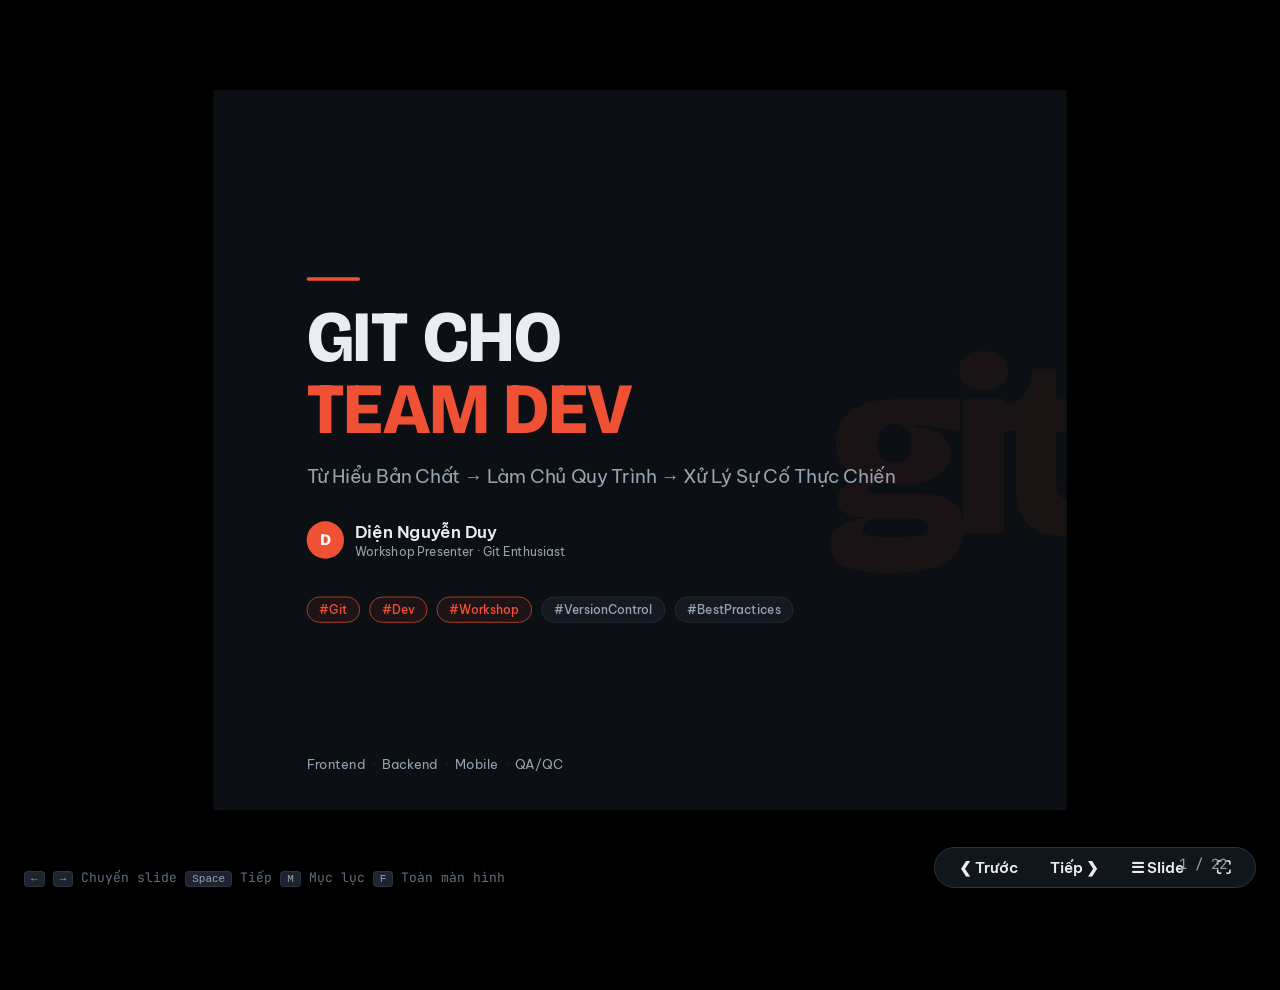
==== slide/index.html @ 9fffb0a0 "add slide" ====
<!DOCTYPE html>
<html lang="vi">
<head>
  <meta charset="UTF-8">
  <meta name="viewport" content="width=device-width, initial-scale=1.0">
  <title>Git Cho Team Dev — Workshop</title>
  <link rel="preconnect" href="https://fonts.googleapis.com">
  <link rel="preconnect" href="https://fonts.gstatic.com" crossorigin>
  <link href="https://fonts.googleapis.com/css2?family=Bricolage+Grotesque:opsz,wght@12..96,400;12..96,700;12..96,800&family=Be+Vietnam+Pro:wght@300;400;500;600&family=JetBrains+Mono:wght@400;600&display=swap" rel="stylesheet">
  <style>
    :root {
      --ink: #0c0f13;
      --panel: #151a21;
      --panel2: #1d242e;
      --line: #2b3440;
      --fg: #e9edf1;
      --mute: #95a2b1;
      --git: #f05033;
      --blue: #59a8ff;
      --green: #45c46f;
      --red: #ff6161;
      --amber: #f3bb4f;
      --violet: #ab90ff;
      --r: 12px;
    }
    * { margin: 0; padding: 0; box-sizing: border-box; }
    html, body { width: 100%; height: 100%; background: #000; overflow: hidden; }
    body {
      display: flex; align-items: center; justify-content: center;
      font-family: 'Be Vietnam Pro', sans-serif;
      color: var(--fg);
    }
    #stage {
      position: relative;
      width: 1920px; height: 1080px;
      background: var(--ink);
      background-image: radial-gradient(circle, #2b3440 1px, transparent 1px);
      background-size: 48px 48px;
      overflow: hidden;
      transform-origin: center center;
    }
    .slide {
      position: absolute; inset: 0;
      opacity: 0; visibility: hidden;
      transition: opacity 0.3s ease;
      display: flex; flex-direction: column;
      padding: 80px 100px;
    }
    .slide.active { opacity: 1; visibility: visible; }
    .slide.divider {
      align-items: center; justify-content: center; text-align: center;
      background: radial-gradient(ellipse at center, #1a0f0a 0%, var(--ink) 70%);
      padding: 80px 100px;
    }
    .slide.divider .num {
      font-family: 'Bricolage Grotesque', sans-serif;
      font-size: 320px; font-weight: 800;
      color: var(--git); opacity: 0.12;
      line-height: 1; position: absolute;
      user-select: none; letter-spacing: -10px;
    }
    .slide.divider h1 {
      font-family: 'Bricolage Grotesque', sans-serif;
      font-size: 68px; font-weight: 800;
      color: var(--fg); position: relative; z-index: 1;
      margin-bottom: 20px; line-height: 1.15;
    }
    .slide.divider .part-label {
      font-size: 22px; font-weight: 600; letter-spacing: 4px;
      color: var(--git); text-transform: uppercase;
      position: relative; z-index: 1; margin-bottom: 24px;
    }
    .slide.divider p.sub {
      font-size: 26px; color: var(--mute); position: relative; z-index: 1;
      max-width: 900px;
    }
    h2.slide-title {
      font-family: 'Bricolage Grotesque', sans-serif;
      font-size: 50px; font-weight: 700;
      color: var(--fg);
      border-bottom: 3px solid var(--git);
      padding-bottom: 18px; margin-bottom: 36px;
      flex-shrink: 0;
    }
    pre.term {
      background: var(--panel2);
      border: 1px solid var(--line);
      border-left: 4px solid var(--git);
      border-radius: var(--r);
      padding: 20px 26px;
      font-family: 'JetBrains Mono', monospace;
      font-size: 19px; line-height: 1.65;
      color: var(--fg); overflow-x: auto;
    }
    pre.term .comment { color: var(--mute); font-style: italic; }
    pre.term .cmd { color: var(--git); font-weight: 600; }
    pre.term .str { color: var(--green); }
    pre.term .flag { color: var(--blue); }
    pre.term .kw { color: var(--violet); }
    pre.term .num { color: var(--amber); }
    .callout {
      border-radius: var(--r); padding: 18px 22px;
      font-size: 20px; border-left: 5px solid;
      margin: 14px 0; line-height: 1.6;
    }
    .callout.info { background: rgba(89,168,255,0.1); border-color: var(--blue); color: var(--blue); }
    .callout.warn { background: rgba(243,187,79,0.1); border-color: var(--amber); color: var(--amber); }
    .callout.danger { background: rgba(255,97,97,0.12); border-color: var(--red); color: var(--red); }
    .callout.tip { background: rgba(69,196,111,0.1); border-color: var(--green); color: var(--green); }
    .callout strong { font-weight: 700; }
    table { width: 100%; border-collapse: collapse; font-size: 20px; }
    th { background: var(--panel2); color: var(--git); padding: 13px 16px; text-align: left; font-weight: 600; border-bottom: 2px solid var(--line); }
    td { padding: 11px 16px; border-bottom: 1px solid var(--line); line-height: 1.5; }
    tr:nth-child(even) td { background: rgba(255,255,255,0.025); }
    .grid { display: grid; gap: 22px; }
    .grid-2 { grid-template-columns: 1fr 1fr; }
    .grid-3 { grid-template-columns: 1fr 1fr 1fr; }
    .grid-4 { grid-template-columns: 1fr 1fr 1fr 1fr; }
    .card {
      background: var(--panel); border: 1px solid var(--line);
      border-radius: var(--r); padding: 26px;
    }
    .card h3 { font-size: 24px; margin-bottom: 10px; color: var(--git); font-weight: 700; }
    .card p, .card li { font-size: 18px; line-height: 1.65; color: var(--mute); }
    .card ul { padding-left: 18px; }
    .card pre.term { font-size: 16px; padding: 14px 18px; margin-top: 10px; }
    #progress-bar {
      position: fixed; bottom: 0; left: 0; height: 3px;
      background: var(--git); transition: width 0.3s ease;
      z-index: 1000; box-shadow: 0 0 8px var(--git);
    }
    #counter {
      position: fixed; bottom: 14px; right: 22px;
      font-family: 'JetBrains Mono', monospace;
      font-size: 16px; color: var(--mute);
      z-index: 1000;
    }
    .slide.cover { align-items: flex-start; justify-content: center; padding: 90px 140px; }
    .cover .git-logo {
      font-family: 'Bricolage Grotesque', sans-serif;
      font-size: 380px; font-weight: 800;
      color: var(--git); opacity: 0.06;
      position: absolute; right: -20px; top: 50%;
      transform: translateY(-50%);
      user-select: none; letter-spacing: -20px;
      pointer-events: none;
    }
    .cover h1 {
      font-family: 'Bricolage Grotesque', sans-serif;
      font-size: 108px; font-weight: 800;
      line-height: 1.0; color: var(--fg);
    }
    .cover h1 span { color: var(--git); }
    .cover .subtitle { font-size: 28px; color: var(--mute); margin: 24px 0 44px; max-width: 920px; line-height: 1.6; }
    .cover .presenter-row { display: flex; align-items: center; gap: 16px; }
    .cover .presenter-avatar {
      width: 56px; height: 56px; border-radius: 50%;
      background: var(--git); display: flex; align-items: center; justify-content: center;
      font-size: 24px; font-weight: 800; font-family: 'Bricolage Grotesque', sans-serif;
      color: white; flex-shrink: 0;
    }
    .cover .presenter { font-size: 26px; color: var(--fg); font-weight: 600; }
    .cover .presenter small { font-size: 18px; color: var(--mute); font-weight: 400; display: block; margin-top: 2px; }
    .cover .tags { margin-top: 56px; display: flex; gap: 14px; flex-wrap: wrap; }
    .cover .tag {
      background: var(--panel); border: 1px solid var(--line);
      color: var(--mute); border-radius: 999px;
      padding: 7px 18px; font-size: 18px; font-weight: 500;
    }
    .cover .tag.git-tag { border-color: var(--git); color: var(--git); background: rgba(240,80,51,0.08); }
    .cover .audience {
      position: absolute; bottom: 56px; left: 140px;
      font-size: 20px; color: var(--mute);
      display: flex; gap: 10px; align-items: center;
    }
    .cover .audience span { color: var(--line); }
    .cover .accentline {
      width: 80px; height: 5px; background: var(--git);
      border-radius: 999px; margin-bottom: 32px;
    }
    .bullets { list-style: none; display: flex; flex-direction: column; gap: 14px; }
    .bullets li { font-size: 23px; padding-left: 36px; position: relative; line-height: 1.55; }
    .bullets li::before { content: '▸'; position: absolute; left: 0; color: var(--git); }
    .cols { display: grid; grid-template-columns: 1fr 1fr; gap: 44px; }
    .cols-6-4 { display: grid; grid-template-columns: 3fr 2fr; gap: 44px; }
    .cols-4-6 { display: grid; grid-template-columns: 2fr 3fr; gap: 44px; }
    .chip {
      display: inline-block; border-radius: 4px; padding: 2px 10px;
      font-family: 'JetBrains Mono', monospace; font-size: 17px;
      background: var(--panel2); color: var(--git); border: 1px solid var(--line);
    }
    .hl-git { color: var(--git); font-weight: 700; }
    .hl-blue { color: var(--blue); font-weight: 600; }
    .hl-green { color: var(--green); font-weight: 600; }
    .hl-red { color: var(--red); font-weight: 600; }
    .hl-amber { color: var(--amber); font-weight: 600; }
    .hl-violet { color: var(--violet); font-weight: 600; }
    .section-label {
      font-size: 13px; font-weight: 700; letter-spacing: 3px;
      text-transform: uppercase; color: var(--git);
      margin-bottom: 10px; display: block;
    }
    .badge {
      display: inline-block; padding: 3px 12px; border-radius: 999px;
      font-size: 15px; font-weight: 600; font-family: 'JetBrains Mono', monospace;
    }
    .badge-green { background: rgba(69,196,111,0.15); color: var(--green); border: 1px solid rgba(69,196,111,0.3); }
    .badge-red { background: rgba(255,97,97,0.15); color: var(--red); border: 1px solid rgba(255,97,97,0.3); }
    .badge-amber { background: rgba(243,187,79,0.15); color: var(--amber); border: 1px solid rgba(243,187,79,0.3); }
    .badge-blue { background: rgba(89,168,255,0.15); color: var(--blue); border: 1px solid rgba(89,168,255,0.3); }
    .timeline-item { display: flex; gap: 24px; align-items: flex-start; padding: 20px 0; border-bottom: 1px solid var(--line); }
    .timeline-item:last-child { border-bottom: none; }
    .timeline-dot {
      width: 44px; height: 44px; border-radius: 50%; flex-shrink: 0;
      display: flex; align-items: center; justify-content: center;
      font-size: 18px; font-weight: 700; margin-top: 2px;
    }
    .timeline-item h3 { font-size: 24px; font-weight: 700; color: var(--fg); margin-bottom: 6px; }
    .timeline-item p { font-size: 19px; color: var(--mute); line-height: 1.55; }
    .toc-card {
      background: var(--panel); border: 1px solid var(--line);
      border-radius: var(--r); padding: 28px 32px;
      display: flex; align-items: flex-start; gap: 20px;
    }
    .toc-card .toc-icon { font-size: 36px; flex-shrink: 0; margin-top: 4px; }
    .toc-card h3 { font-size: 24px; font-weight: 700; color: var(--fg); margin-bottom: 6px; }
    .toc-card p { font-size: 18px; color: var(--mute); }
    .toc-card .toc-time { font-size: 15px; color: var(--git); font-family: 'JetBrains Mono', monospace; margin-top: 8px; display: block; }
    .area-box {
      background: var(--panel); border: 1px solid var(--line);
      border-radius: var(--r); padding: 20px 24px;
      text-align: center;
    }
    .area-box .area-label { font-size: 15px; color: var(--mute); margin-bottom: 8px; letter-spacing: 1px; }
    .area-box .area-name { font-size: 22px; font-weight: 700; }
    .arrow-label { font-size: 14px; color: var(--mute); font-family: 'JetBrains Mono', monospace; text-align: center; }
    .step-num {
      width: 36px; height: 36px; border-radius: 50%;
      background: var(--git); color: white;
      display: flex; align-items: center; justify-content: center;
      font-weight: 700; font-size: 16px; flex-shrink: 0;
    }
    .step-row { display: flex; align-items: flex-start; gap: 16px; margin-bottom: 14px; }
    .step-row .step-text { font-size: 20px; color: var(--fg); line-height: 1.5; padding-top: 6px; }
    .step-row code {
      font-family: 'JetBrains Mono', monospace; font-size: 17px;
      background: var(--panel2); color: var(--git);
      padding: 1px 8px; border-radius: 4px; border: 1px solid var(--line);
    }
    .cover-git-icon {
      position: absolute; right: 100px; top: 50%; transform: translateY(-50%);
      pointer-events: none; user-select: none;
    }
  
    /* Floating Navigation Controls */
    #nav-controls {
      position: fixed; bottom: 12px; right: 24px;
      display: flex; align-items: center; gap: 8px;
      background: rgba(21, 26, 33, 0.85);
      backdrop-filter: blur(8px);
      border: 1px solid var(--line);
      border-radius: 999px;
      padding: 4px 12px;
      z-index: 1000;
      box-shadow: 0 4px 20px rgba(0,0,0,0.4);
      user-select: none;
    }
    .nav-btn {
      background: transparent; border: none;
      color: var(--fg); font-size: 15px; font-weight: 600;
      padding: 6px 12px; border-radius: 999px;
      cursor: pointer; display: flex; align-items: center; gap: 6px;
      transition: all 0.2s; font-family: inherit;
    }
    .nav-btn:hover { background: var(--panel2); color: var(--git); }
    #counter {
      font-family: 'JetBrains Mono', monospace;
      font-size: 14px; color: var(--mute);
      padding: 0 6px; min-width: 55px; text-align: center;
    }
    .kbd-hint {
      position: fixed; bottom: 14px; left: 24px;
      font-family: 'JetBrains Mono', monospace;
      font-size: 13px; color: #5f6e82;
      z-index: 1000; display: flex; gap: 8px; align-items: center;
      user-select: none;
    }
    .kbd-hint kbd {
      background: var(--panel2); border: 1px solid var(--line);
      border-radius: 4px; padding: 1px 6px; font-size: 11px; color: var(--mute);
    }

    /* Slide Jump Modal */
    #slide-modal {
      display: none; position: fixed; inset: 0;
      background: rgba(12, 15, 19, 0.85);
      backdrop-filter: blur(10px);
      z-index: 2000;
      align-items: center; justify-content: center;
    }
    #slide-modal.open { display: flex; }
    .modal-box {
      width: 90%; max-width: 1100px; max-height: 85vh;
      background: var(--panel); border: 1px solid var(--line);
      border-radius: 16px; padding: 28px 32px;
      display: flex; flex-direction: column; gap: 20px;
      box-shadow: 0 10px 40px rgba(0,0,0,0.6);
    }
    .modal-header {
      display: flex; justify-content: space-between; align-items: center;
      border-bottom: 1px solid var(--line); padding-bottom: 16px;
    }
    .modal-header h3 {
      font-family: 'Bricolage Grotesque', sans-serif;
      font-size: 24px; color: var(--fg);
    }
    .modal-close {
      background: transparent; border: none; color: var(--mute);
      font-size: 28px; cursor: pointer; line-height: 1; padding: 0 6px;
    }
    .modal-close:hover { color: var(--git); }
    .modal-grid {
      display: grid; grid-template-columns: repeat(auto-fill, minmax(220px, 1fr));
      gap: 12px; overflow-y: auto; padding-right: 6px; max-height: calc(85vh - 120px);
    }
    .slide-thumb {
      background: var(--panel2); border: 1px solid var(--line);
      border-radius: 10px; padding: 12px 14px;
      cursor: pointer; transition: all 0.2s; text-align: left;
    }
    .slide-thumb:hover {
      border-color: var(--git); transform: translateY(-2px);
      background: rgba(240, 80, 51, 0.08);
    }
    .slide-thumb.current {
      border-color: var(--git); background: rgba(240, 80, 51, 0.15);
    }
    .slide-thumb .thumb-num {
      font-family: 'JetBrains Mono', monospace; font-size: 12px;
      color: var(--git); font-weight: 700; margin-bottom: 4px;
    }
    .slide-thumb .thumb-title {
      font-size: 14px; font-weight: 600; color: var(--fg);
      white-space: nowrap; overflow: hidden; text-overflow: ellipsis;
    }

  </style>
</head>
<body>
<div id="stage">

  <!-- ═══════════════════════════════════════════════════════
       SLIDE 1 — COVER
  ═══════════════════════════════════════════════════════ -->
  <section class="slide cover active" data-title="Cover">
    <div class="git-logo">git</div>
    <div class="accentline"></div>
    <h1>GIT CHO<br><span>TEAM DEV</span></h1>
    <p class="subtitle">Từ Hiểu Bản Chất → Làm Chủ Quy Trình → Xử Lý Sự Cố Thực Chiến</p>
    <div class="presenter-row">
      <div class="presenter-avatar">D</div>
      <div class="presenter">
        Diện Nguyễn Duy
        <small>Workshop Presenter · Git Enthusiast</small>
      </div>
    </div>
    <div class="tags">
      <span class="tag git-tag">#Git</span>
      <span class="tag git-tag">#Dev</span>
      <span class="tag git-tag">#Workshop</span>
      <span class="tag">#VersionControl</span>
      <span class="tag">#BestPractices</span>
    </div>
    <div class="audience">
      Frontend <span>·</span> Backend <span>·</span> Mobile <span>·</span> QA/QC
    </div>
  </section>

  <!-- ═══════════════════════════════════════════════════════
       SLIDE 2 — MỤC LỤC
  ═══════════════════════════════════════════════════════ -->
  <section class="slide" data-title="Mục Lục">
    <h2 class="slide-title">🗺️ Lộ Trình Buổi Workshop</h2>
    <div class="grid grid-2" style="gap:20px; flex:1;">
      <div class="toc-card">
        <div class="toc-icon">🎯</div>
        <div>
          <h3>Phần 1: Bản Chất &amp; Lịch Sử Git</h3>
          <p>Tại sao Git ra đời? Điều gì làm nó trở nên thống trị?</p>
          <span class="toc-time">⏱ 5 phút</span>
        </div>
      </div>
      <div class="toc-card">
        <div class="toc-icon">🧠</div>
        <div>
          <h3>Phần 2: Bản Chất Dữ Liệu &amp; 4 Vùng</h3>
          <p>Snapshot, Hash SHA, HEAD, Detached HEAD và 4 vùng làm việc.</p>
          <span class="toc-time">⏱ 10 phút</span>
        </div>
      </div>
      <div class="toc-card">
        <div class="toc-icon">⚙️</div>
        <div>
          <h3>Phần 3: Cơ Chế &amp; Câu Lệnh Cốt Lõi</h3>
          <p>Merge, Rebase, Reset, Cherry-pick, Worktree &amp; Tag.</p>
          <span class="toc-time">⏱ 15 phút</span>
        </div>
      </div>
      <div class="toc-card">
        <div class="toc-icon">👥</div>
        <div>
          <h3>Phần 4: Quy Trình Team &amp; Hooks</h3>
          <p>GitHub Flow, Conventional Commits, Husky &amp; tự động hoá.</p>
          <span class="toc-time">⏱ 10 phút</span>
        </div>
      </div>
      <div class="toc-card">
        <div class="toc-icon">🔥</div>
        <div>
          <h3>Phần 5: Live Demo Thực Chiến</h3>
          <p>7 tình huống thực tế — từ merge conflict đến rò rỉ secret.</p>
          <span class="toc-time">⏱ 35 phút</span>
        </div>
      </div>
      <div class="toc-card" style="border-color: var(--git); background: rgba(240,80,51,0.05);">
        <div class="toc-icon">🎮</div>
        <div>
          <h3>Phần 6: Kahoot Đấu Trí</h3>
          <p>12 câu hỏi kiểm tra kiến thức, giành TOP 3 phần thưởng!</p>
          <span class="toc-time">⏱ 15 phút</span>
        </div>
      </div>
    </div>
    <div style="margin-top:18px; text-align:center;">
      <span style="font-size:18px; color:var(--mute);">Tổng thời gian: </span>
      <span style="font-size:22px; font-weight:700; color:var(--git); font-family:'JetBrains Mono',monospace;">90 phút</span>
    </div>
  </section>

  <!-- ═══════════════════════════════════════════════════════
       SLIDE 3 — DIVIDER: Phần 1
  ═══════════════════════════════════════════════════════ -->
  <section class="slide divider" data-title="Phần 1">
    <div class="num">01</div>
    <div class="part-label">Phần Một</div>
    <h1>Sự Ra Đời &amp; Lợi Ích<br>Cốt Lõi Của Git</h1>
    <p class="sub">Năm 2005 — Linus Torvalds &amp; Bài Toán Linux Kernel</p>
  </section>

  <!-- ═══════════════════════════════════════════════════════
       SLIDE 4 — LỊCH SỬ 2005
  ═══════════════════════════════════════════════════════ -->
  <section class="slide" data-title="Câu Chuyện 2005">
    <h2 class="slide-title">📖 Câu Chuyện Năm 2005</h2>
    <div style="flex:1; display:flex; flex-direction:column; justify-content:space-around;">
      <div class="timeline-item">
        <div class="timeline-dot" style="background:rgba(89,168,255,0.15); border:2px solid var(--blue); color:var(--blue);">📅</div>
        <div>
          <h3><span class="hl-blue">Trước 2005:</span> Thời đại BitKeeper</h3>
          <p>Linux Kernel — dự án mã nguồn mở lớn nhất thế giới — dùng <strong style="color:var(--fg)">BitKeeper</strong>, một phần mềm kiểm soát phiên bản <span class="hl-amber">độc quyền &amp; thương mại</span>. Cộng đồng được dùng miễn phí theo thoả thuận đặc biệt.</p>
        </div>
      </div>
      <div class="timeline-item">
        <div class="timeline-dot" style="background:rgba(255,97,97,0.15); border:2px solid var(--red); color:var(--red);">💥</div>
        <div>
          <h3><span class="hl-red">Khủng hoảng:</span> BitKeeper Thu Hồi Giấy Phép</h3>
          <p>BitMover (công ty sau BitKeeper) <span class="hl-red">thu hồi giấy phép miễn phí</span> sau khi phát hiện thành viên cộng đồng reverse-engineer giao thức của họ. Toàn bộ cộng đồng Linux bị khoá khỏi hệ thống quản lý source code!</p>
        </div>
      </div>
      <div class="timeline-item">
        <div class="timeline-dot" style="background:rgba(240,80,51,0.15); border:2px solid var(--git); color:var(--git);">⚡</div>
        <div>
          <h3><span class="hl-git">Giải pháp:</span> Linus Tự Viết Git</h3>
          <p>Linus Torvalds quyết định tự xây dựng hệ thống mới. Chỉ trong <span class="hl-git">vài tuần</span>, phiên bản đầu tiên của <span class="hl-git">Git</span> ra đời. Ngày <strong style="color:var(--fg)">7 tháng 4 năm 2005</strong> — commit đầu tiên được tạo ra!</p>
        </div>
      </div>
      <div class="callout info" style="margin-top:0;">
        <strong>Tiêu chí thiết kế của Linus:</strong> &nbsp;
        <span class="badge badge-blue">Phân tán (DVCS)</span> &nbsp;
        <span class="badge badge-blue">Siêu nhanh</span> &nbsp;
        <span class="badge badge-blue">Phi tuyến tính</span> &nbsp;
        <span class="badge badge-blue">Toàn vẹn dữ liệu</span> &nbsp;
        <span class="badge badge-blue">Mã nguồn mở</span>
      </div>
    </div>
  </section>

  <!-- ═══════════════════════════════════════════════════════
       SLIDE 5 — TẠI SAO GIT LÀ BẮT BUỘC
  ═══════════════════════════════════════════════════════ -->
  <section class="slide" data-title="5 Lý Do Git">
    <h2 class="slide-title">🏆 5 Lý Do Git Là Công Cụ Bắt Buộc</h2>
    <div class="grid" style="grid-template-columns:1fr 1fr; gap:20px; flex:1;">
      <div class="card" style="border-left:4px solid var(--blue);">
        <h3>🌐 Kiến Trúc Phân Tán (DVCS)</h3>
        <p>Mỗi developer có <span style="color:var(--blue)">toàn bộ lịch sử dự án</span> ngay trên máy mình. Làm việc offline hoàn toàn — commit, branch, merge không cần internet. Server chỉ là điểm đồng bộ.</p>
      </div>
      <div class="card" style="border-left:4px solid var(--green);">
        <h3>⚡ Tạo Nhánh Siêu Nhẹ</h3>
        <p>Branch trong Git chỉ là <span style="color:var(--green)">một file 41 bytes</span> chứa con trỏ SHA. Tạo &amp; chuyển nhánh trong <strong style="color:var(--fg)">mili-giây</strong>. Tạo bao nhiêu branch tuỳ thích, không tốn tài nguyên.</p>
      </div>
      <div class="card" style="border-left:4px solid var(--amber);">
        <h3>🔒 Toàn Vẹn Dữ Liệu</h3>
        <p>Mọi commit, file, tree đều được checksum bằng <span style="color:var(--amber)">SHA-1 / SHA-256</span>. Không ai có thể thay đổi lịch sử commit mà không bị phát hiện ngay lập tức.</p>
      </div>
      <div class="card" style="border-left:4px solid var(--violet);">
        <h3>🎯 Staging Area Độc Đáo</h3>
        <p>Vùng trung gian cho phép <span style="color:var(--violet)">chọn lọc chính xác</span> thay đổi nào sẽ vào commit. Dùng <code style="font-family:monospace; color:var(--git);">git add -p</code> để commit từng hunk — commit mạch lạc, dễ review.</p>
      </div>
      <div class="card" style="grid-column: 1/-1; border-left:4px solid var(--red); background: rgba(255,97,97,0.05);">
        <h3>🚑 Khả Năng Phục Hồi Vô Song</h3>
        <p style="font-size:20px;"><code style="font-family:monospace; color:var(--git);">reflog</code> — <code style="font-family:monospace; color:var(--git);">revert</code> — <code style="font-family:monospace; color:var(--git);">reset</code> — <code style="font-family:monospace; color:var(--git);">cherry-pick</code> &nbsp;→&nbsp; Git <span style="color:var(--red)">luôn có cứu hộ</span> cho mọi sự cố. Gần như không có gì bị mất vĩnh viễn trong 30 ngày đầu.</p>
      </div>
    </div>
  </section>

  <!-- ═══════════════════════════════════════════════════════
       SLIDE 6 — DIVIDER: Phần 2
  ═══════════════════════════════════════════════════════ -->
  <section class="slide divider" data-title="Phần 2">
    <div class="num">02</div>
    <div class="part-label">Phần Hai</div>
    <h1>Bản Chất Dữ Liệu<br>&amp; 4 Vùng Làm Việc</h1>
    <p class="sub">Snapshot, Hash, HEAD &amp; Detached HEAD</p>
  </section>

  <!-- ═══════════════════════════════════════════════════════
       SLIDE 7 — SNAPSHOT VS DIFF
  ═══════════════════════════════════════════════════════ -->
  <section class="slide" data-title="Snapshot vs Diff">
    <h2 class="slide-title">📸 Commit Là "Ảnh Chụp" (Snapshot), Không Phải Bản Vá</h2>
    <div class="cols" style="flex:1; gap:32px;">
      <div>
        <div class="card" style="border:2px solid var(--red); height:100%;">
          <div style="text-align:center; margin-bottom:16px;">
            <span style="font-size:28px;">❌</span>
            <span style="font-size:16px; color:var(--red); font-weight:700; margin-left:8px; letter-spacing:2px;">SVN / CVS</span>
          </div>
          <h3 style="color:var(--red); text-align:center; font-size:22px;">Lưu danh sách thay đổi<br>(Diff / Delta)</h3>
          <svg viewBox="0 0 320 200" style="width:100%; margin-top:16px;">
            <defs><marker id="arr-r" markerWidth="6" markerHeight="6" refX="3" refY="3" orient="auto"><path d="M0,0 L0,6 L6,3 z" fill="#ff6161"/></marker></defs>
            <rect x="10" y="20" width="60" height="32" rx="6" fill="#1d242e" stroke="#ff6161" stroke-width="1.5"/>
            <text x="40" y="41" text-anchor="middle" fill="#e9edf1" font-size="12" font-family="JetBrains Mono">v1</text>
            <line x1="70" y1="36" x2="90" y2="36" stroke="#ff6161" stroke-width="1.5" marker-end="url(#arr-r)"/>
            <rect x="90" y="20" width="60" height="32" rx="6" fill="#1d242e" stroke="#ff6161" stroke-width="1.5"/>
            <text x="120" y="41" text-anchor="middle" fill="#ff6161" font-size="11" font-family="JetBrains Mono">Δ1</text>
            <line x1="150" y1="36" x2="170" y2="36" stroke="#ff6161" stroke-width="1.5" marker-end="url(#arr-r)"/>
            <rect x="170" y="20" width="60" height="32" rx="6" fill="#1d242e" stroke="#ff6161" stroke-width="1.5"/>
            <text x="200" y="41" text-anchor="middle" fill="#ff6161" font-size="11" font-family="JetBrains Mono">Δ2</text>
            <line x1="230" y1="36" x2="250" y2="36" stroke="#ff6161" stroke-width="1.5" marker-end="url(#arr-r)"/>
            <rect x="250" y="20" width="60" height="32" rx="6" fill="#1d242e" stroke="#ff6161" stroke-width="1.5"/>
            <text x="280" y="41" text-anchor="middle" fill="#ff6161" font-size="11" font-family="JetBrains Mono">Δ3</text>
            <text x="160" y="110" text-anchor="middle" fill="#95a2b1" font-size="13" font-family="Be Vietnam Pro">Để lấy v4 phải tính</text>
            <text x="160" y="130" text-anchor="middle" fill="#ff6161" font-size="13" font-family="Be Vietnam Pro">v1 + Δ1 + Δ2 + Δ3...</text>
            <text x="160" y="160" text-anchor="middle" fill="#95a2b1" font-size="12" font-family="Be Vietnam Pro">(Chậm khi lịch sử dài)</text>
          </svg>
        </div>
      </div>
      <div>
        <div class="card" style="border:2px solid var(--green); height:100%;">
          <div style="text-align:center; margin-bottom:16px;">
            <span style="font-size:28px;">✅</span>
            <span style="font-size:16px; color:var(--green); font-weight:700; margin-left:8px; letter-spacing:2px;">GIT</span>
          </div>
          <h3 style="color:var(--green); text-align:center; font-size:22px;">Lưu toàn bộ trạng thái<br>(Snapshot)</h3>
          <svg viewBox="0 0 320 200" style="width:100%; margin-top:16px;">
            <defs><marker id="arr-g" markerWidth="6" markerHeight="6" refX="3" refY="3" orient="auto"><path d="M0,0 L0,6 L6,3 z" fill="#45c46f"/></marker></defs>
            <rect x="10" y="20" width="60" height="32" rx="6" fill="#1d242e" stroke="#45c46f" stroke-width="1.5"/>
            <text x="40" y="41" text-anchor="middle" fill="#45c46f" font-size="11" font-family="JetBrains Mono">S1</text>
            <line x1="70" y1="36" x2="90" y2="36" stroke="#45c46f" stroke-width="1.5" marker-end="url(#arr-g)"/>
            <rect x="90" y="20" width="60" height="32" rx="6" fill="#1d242e" stroke="#45c46f" stroke-width="1.5"/>
            <text x="120" y="41" text-anchor="middle" fill="#45c46f" font-size="11" font-family="JetBrains Mono">S2</text>
            <line x1="150" y1="36" x2="170" y2="36" stroke="#45c46f" stroke-width="1.5" marker-end="url(#arr-g)"/>
            <rect x="170" y="20" width="60" height="32" rx="6" fill="#1d242e" stroke="#45c46f" stroke-width="1.5"/>
            <text x="200" y="41" text-anchor="middle" fill="#45c46f" font-size="11" font-family="JetBrains Mono">S3</text>
            <line x1="230" y1="36" x2="250" y2="36" stroke="#45c46f" stroke-width="1.5" marker-end="url(#arr-g)"/>
            <rect x="250" y="20" width="60" height="32" rx="6" fill="#1d242e" stroke="#45c46f" stroke-width="1.5"/>
            <text x="280" y="41" text-anchor="middle" fill="#45c46f" font-size="11" font-family="JetBrains Mono">S4</text>
            <text x="160" y="110" text-anchor="middle" fill="#95a2b1" font-size="13" font-family="Be Vietnam Pro">Mỗi snapshot = ảnh hoàn chỉnh</text>
            <text x="160" y="130" text-anchor="middle" fill="#45c46f" font-size="13" font-family="Be Vietnam Pro">Truy cập tức thì, không tính toán</text>
            <text x="160" y="160" text-anchor="middle" fill="#95a2b1" font-size="12" font-family="Be Vietnam Pro">(File giống nhau → dùng lại pointer)</text>
          </svg>
        </div>
      </div>
    </div>
    <div class="callout warn" style="margin-top:16px;">
      <strong>Hash SHA-1/SHA-256:</strong> Mỗi commit = chuỗi <span style="font-family:'JetBrains Mono',monospace; color:var(--fg);">40 ký tự</span> duy nhất, tính từ: <em>Nội dung code + Metadata + Hash của commit cha</em>.
      &nbsp;→&nbsp; <strong>Commit là BẤT BIẾN (Immutable)</strong> — "Sửa commit" = tạo commit mới với Hash hoàn toàn mới!
    </div>
  </section>

  <!-- ═══════════════════════════════════════════════════════
       SLIDE 8 — 4 VÙNG LÀM VIỆC
  ═══════════════════════════════════════════════════════ -->
  <section class="slide" data-title="4 Vùng Làm Việc">
    <h2 class="slide-title">🗂️ Bức Tranh 4 Vùng Làm Việc</h2>
    <div style="flex:1; display:flex; flex-direction:column; justify-content:center; align-items:center;">
      <svg viewBox="0 0 1600 480" style="width:100%; max-height:380px;">
        <defs>
          <marker id="a1" markerWidth="8" markerHeight="8" refX="4" refY="4" orient="auto">
            <path d="M0,0 L0,8 L8,4 z" fill="#f05033"/>
          </marker>
          <marker id="a2" markerWidth="8" markerHeight="8" refX="4" refY="4" orient="auto">
            <path d="M0,0 L0,8 L8,4 z" fill="#59a8ff"/>
          </marker>
          <marker id="a3" markerWidth="8" markerHeight="8" refX="4" refY="4" orient="auto">
            <path d="M0,0 L0,8 L8,4 z" fill="#45c46f"/>
          </marker>
        </defs>

        <!-- Working Directory -->
        <rect x="30" y="80" width="300" height="200" rx="14" fill="#151a21" stroke="#59a8ff" stroke-width="2.5"/>
        <rect x="30" y="80" width="300" height="48" rx="14" fill="#59a8ff" fill-opacity="0.15"/>
        <rect x="30" y="114" width="300" height="14" fill="#59a8ff" fill-opacity="0.15"/>
        <text x="180" y="114" text-anchor="middle" fill="#59a8ff" font-size="20" font-weight="700" font-family="Bricolage Grotesque">Working Directory</text>
        <text x="180" y="158" text-anchor="middle" fill="#95a2b1" font-size="16" font-family="Be Vietnam Pro">Thư mục làm việc thực tế</text>
        <text x="180" y="184" text-anchor="middle" fill="#95a2b1" font-size="16" font-family="Be Vietnam Pro">Nơi bạn edit code</text>
        <text x="180" y="232" text-anchor="middle" fill="#2b3440" font-size="40" font-family="JetBrains Mono" font-weight="800">📁</text>

        <!-- Arrow 1: git add -->
        <line x1="332" y1="180" x2="488" y2="180" stroke="#f05033" stroke-width="3" marker-end="url(#a1)"/>
        <rect x="348" y="155" width="124" height="28" rx="6" fill="#1d242e"/>
        <text x="410" y="174" text-anchor="middle" fill="#f05033" font-size="16" font-weight="700" font-family="JetBrains Mono">git add</text>

        <!-- Arrow back: git restore -->
        <line x1="490" y1="210" x2="334" y2="210" stroke="#59a8ff" stroke-width="2" stroke-dasharray="6,4" marker-end="url(#a2)"/>
        <text x="410" y="232" text-anchor="middle" fill="#59a8ff" font-size="13" font-family="JetBrains Mono">git restore</text>

        <!-- Staging Area -->
        <rect x="490" y="80" width="300" height="200" rx="14" fill="#151a21" stroke="#ab90ff" stroke-width="2.5"/>
        <rect x="490" y="80" width="300" height="48" rx="14" fill="#ab90ff" fill-opacity="0.15"/>
        <rect x="490" y="114" width="300" height="14" fill="#ab90ff" fill-opacity="0.15"/>
        <text x="640" y="114" text-anchor="middle" fill="#ab90ff" font-size="20" font-weight="700" font-family="Bricolage Grotesque">Staging Area</text>
        <text x="640" y="158" text-anchor="middle" fill="#95a2b1" font-size="16" font-family="Be Vietnam Pro">Vùng trung gian (Index)</text>
        <text x="640" y="184" text-anchor="middle" fill="#95a2b1" font-size="16" font-family="Be Vietnam Pro">Chọn lọc thay đổi</text>
        <text x="640" y="232" text-anchor="middle" fill="#2b3440" font-size="40" font-family="JetBrains Mono" font-weight="800">📋</text>

        <!-- Arrow 2: git commit -->
        <line x1="792" y1="180" x2="948" y2="180" stroke="#f05033" stroke-width="3" marker-end="url(#a1)"/>
        <rect x="808" y="155" width="124" height="28" rx="6" fill="#1d242e"/>
        <text x="870" y="174" text-anchor="middle" fill="#f05033" font-size="16" font-weight="700" font-family="JetBrains Mono">git commit</text>

        <!-- Arrow back: git reset HEAD -->
        <line x1="950" y1="210" x2="794" y2="210" stroke="#ab90ff" stroke-width="2" stroke-dasharray="6,4" marker-end="url(#a2)"/>
        <text x="870" y="234" text-anchor="middle" fill="#ab90ff" font-size="13" font-family="JetBrains Mono">git reset HEAD</text>

        <!-- Local Repo -->
        <rect x="950" y="80" width="300" height="200" rx="14" fill="#151a21" stroke="#f05033" stroke-width="2.5"/>
        <rect x="950" y="80" width="300" height="48" rx="14" fill="#f05033" fill-opacity="0.15"/>
        <rect x="950" y="114" width="300" height="14" fill="#f05033" fill-opacity="0.15"/>
        <text x="1100" y="114" text-anchor="middle" fill="#f05033" font-size="20" font-weight="700" font-family="Bricolage Grotesque">Local Repository</text>
        <text x="1100" y="158" text-anchor="middle" fill="#95a2b1" font-size="16" font-family="Be Vietnam Pro">Kho lưu trữ trên máy</text>
        <text x="1100" y="184" text-anchor="middle" fill="#95a2b1" font-size="16" font-family="Be Vietnam Pro">Toàn bộ lịch sử commit</text>
        <text x="1100" y="232" text-anchor="middle" fill="#2b3440" font-size="40" font-family="JetBrains Mono" font-weight="800">💾</text>

        <!-- Arrow 3: git push -->
        <line x1="1252" y1="180" x2="1408" y2="180" stroke="#45c46f" stroke-width="3" marker-end="url(#a3)"/>
        <rect x="1268" y="155" width="124" height="28" rx="6" fill="#1d242e"/>
        <text x="1330" y="174" text-anchor="middle" fill="#45c46f" font-size="16" font-weight="700" font-family="JetBrains Mono">git push</text>

        <!-- Arrow back: git fetch/pull -->
        <line x1="1410" y1="210" x2="1254" y2="210" stroke="#45c46f" stroke-width="2" stroke-dasharray="6,4" marker-end="url(#a3)"/>
        <text x="1330" y="234" text-anchor="middle" fill="#45c46f" font-size="13" font-family="JetBrains Mono">git fetch/pull</text>

        <!-- Remote Repo -->
        <rect x="1410" y="80" width="160" height="200" rx="14" fill="#151a21" stroke="#45c46f" stroke-width="2.5"/>
        <rect x="1410" y="80" width="160" height="48" rx="14" fill="#45c46f" fill-opacity="0.15"/>
        <rect x="1410" y="114" width="160" height="14" fill="#45c46f" fill-opacity="0.15"/>
        <text x="1490" y="109" text-anchor="middle" fill="#45c46f" font-size="17" font-weight="700" font-family="Bricolage Grotesque">Remote</text>
        <text x="1490" y="130" text-anchor="middle" fill="#45c46f" font-size="17" font-weight="700" font-family="Bricolage Grotesque">Repo</text>
        <text x="1490" y="162" text-anchor="middle" fill="#95a2b1" font-size="14" font-family="Be Vietnam Pro">GitHub</text>
        <text x="1490" y="183" text-anchor="middle" fill="#95a2b1" font-size="14" font-family="Be Vietnam Pro">GitLab</text>
        <text x="1490" y="204" text-anchor="middle" fill="#95a2b1" font-size="14" font-family="Be Vietnam Pro">Bitbucket</text>
        <text x="1490" y="240" text-anchor="middle" fill="#2b3440" font-size="36" font-family="JetBrains Mono" font-weight="800">☁️</text>

        <!-- Bottom labels -->
        <text x="180" y="330" text-anchor="middle" fill="#2b3440" font-size="16" font-family="Be Vietnam Pro" fill-opacity="0">.</text>
        <!-- git checkout / restore label -->
        <line x1="640" y1="300" x2="30" y2="300" stroke="#2b3440" stroke-width="1.5" stroke-dasharray="4,4"/>
        <text x="334" y="380" text-anchor="middle" fill="#95a2b1" font-size="15" font-family="JetBrains Mono">git checkout / git restore &lt;file&gt;</text>

        <!-- git stash label -->
        <text x="180" y="420" text-anchor="middle" fill="#f3bb4f" font-size="17" font-family="Be Vietnam Pro">💡 <tspan font-family="JetBrains Mono" fill="#f3bb4f">git stash</tspan> — Cất tạm thay đổi, chuyển nhánh nhanh</text>
      </svg>
    </div>
  </section>

  <!-- ═══════════════════════════════════════════════════════
       SLIDE 9 — HEAD & DETACHED HEAD
  ═══════════════════════════════════════════════════════ -->
  <section class="slide" data-title="HEAD & Detached HEAD">
    <h2 class="slide-title">🧭 Con Trỏ HEAD &amp; Trạng Thái Detached HEAD</h2>
    <div class="cols" style="flex:1; gap:32px;">
      <div style="display:flex; flex-direction:column; gap:16px;">
        <div class="card" style="border-top:3px solid var(--green);">
          <h3 style="color:var(--green);">✅ HEAD Bình Thường</h3>
          <svg viewBox="0 0 360 110" style="width:100%; margin:12px 0;">
            <defs><marker id="ah" markerWidth="7" markerHeight="7" refX="3.5" refY="3.5" orient="auto"><path d="M0,0 L0,7 L7,3.5 z" fill="#45c46f"/></marker></defs>
            <rect x="10" y="30" width="80" height="34" rx="8" fill="#1a2a1a" stroke="#45c46f" stroke-width="2"/>
            <text x="50" y="52" text-anchor="middle" fill="#45c46f" font-size="16" font-weight="700" font-family="JetBrains Mono">HEAD</text>
            <line x1="90" y1="47" x2="118" y2="47" stroke="#45c46f" stroke-width="2" marker-end="url(#ah)"/>
            <rect x="120" y="30" width="80" height="34" rx="8" fill="#151a21" stroke="#ab90ff" stroke-width="2"/>
            <text x="160" y="52" text-anchor="middle" fill="#ab90ff" font-size="15" font-weight="700" font-family="JetBrains Mono">main</text>
            <line x1="200" y1="47" x2="228" y2="47" stroke="#45c46f" stroke-width="2" marker-end="url(#ah)"/>
            <rect x="230" y="30" width="90" height="34" rx="8" fill="#151a21" stroke="#f05033" stroke-width="2"/>
            <text x="275" y="52" text-anchor="middle" fill="#f05033" font-size="14" font-weight="700" font-family="JetBrains Mono">C3 (tip)</text>
            <text x="50" y="90" text-anchor="middle" fill="#95a2b1" font-size="12" font-family="Be Vietnam Pro">con trỏ HEAD</text>
            <text x="160" y="90" text-anchor="middle" fill="#95a2b1" font-size="12" font-family="Be Vietnam Pro">branch label</text>
            <text x="275" y="90" text-anchor="middle" fill="#95a2b1" font-size="12" font-family="Be Vietnam Pro">commit mới nhất</text>
          </svg>
          <p style="font-size:17px; color:var(--mute);">HEAD → branch → commit. Khi bạn tạo commit mới, branch label tự động tiến lên.</p>
        </div>
        <div class="card" style="border-top:3px solid var(--red);">
          <h3 style="color:var(--red);">⚠️ Detached HEAD</h3>
          <svg viewBox="0 0 360 110" style="width:100%; margin:12px 0;">
            <defs><marker id="adh" markerWidth="7" markerHeight="7" refX="3.5" refY="3.5" orient="auto"><path d="M0,0 L0,7 L7,3.5 z" fill="#ff6161"/></marker></defs>
            <rect x="10" y="30" width="80" height="34" rx="8" fill="#2a1a1a" stroke="#ff6161" stroke-width="2"/>
            <text x="50" y="52" text-anchor="middle" fill="#ff6161" font-size="16" font-weight="700" font-family="JetBrains Mono">HEAD</text>
            <line x1="90" y1="47" x2="228" y2="47" stroke="#ff6161" stroke-width="2.5" stroke-dasharray="8,4" marker-end="url(#adh)"/>
            <rect x="230" y="30" width="90" height="34" rx="8" fill="#151a21" stroke="#f05033" stroke-width="2"/>
            <text x="275" y="52" text-anchor="middle" fill="#f05033" font-size="14" font-weight="700" font-family="JetBrains Mono">C2 !</text>
            <text x="160" y="90" text-anchor="middle" fill="#ff6161" font-size="13" font-family="Be Vietnam Pro">HEAD trỏ thẳng vào commit cũ!</text>
          </svg>
          <p style="font-size:17px; color:var(--mute);">HEAD trỏ thẳng vào commit, không qua branch. Commit trong trạng thái này có thể <span style="color:var(--red)">bị mất</span>.</p>
        </div>
      </div>
      <div style="display:flex; flex-direction:column; gap:14px;">
        <pre class="term"><span class="comment"># Gây ra Detached HEAD</span>
<span class="cmd">git checkout</span> <span class="num">abc1234</span>

<span class="comment"># Xem trạng thái</span>
<span class="cmd">git status</span>
<span class="str">HEAD detached at abc1234</span>

<span class="comment"># Thoát — Bỏ thay đổi</span>
<span class="cmd">git checkout</span> main

<span class="comment"># Thoát — Giữ thay đổi thành branch mới</span>
<span class="cmd">git checkout</span> <span class="flag">-b</span> hot-fix</pre>
        <div class="callout danger">
          <strong>⚠️ Cảnh Báo Quan Trọng:</strong><br>
          Nếu bạn commit trong Detached HEAD và checkout sang branch khác → commit đó sẽ <strong>BỊ MẤT</strong> (garbage collected sau ~30 ngày)! Hãy luôn tạo branch mới trước khi commit.
        </div>
        <div class="callout tip">
          <strong>💡 Trường hợp hữu ích:</strong> Detached HEAD rất có ích khi bạn muốn <strong>kiểm tra code cũ</strong> mà không tạo branch. Chỉ cần đọc, không commit thì hoàn toàn an toàn.
        </div>
      </div>
    </div>
  </section>

  <!-- ═══════════════════════════════════════════════════════
       SLIDE 10 — DIVIDER: Phần 3
  ═══════════════════════════════════════════════════════ -->
  <section class="slide divider" data-title="Phần 3">
    <div class="num">03</div>
    <div class="part-label">Phần Ba</div>
    <h1>Giải Mã Cơ Chế<br>&amp; Câu Lệnh Cốt Lõi</h1>
    <p class="sub">Merge, Rebase, Reset, Cherry-pick &amp; Worktree</p>
  </section>

  <!-- ═══════════════════════════════════════════════════════
       SLIDE 11 — FAST-FORWARD VS NO-FF
  ═══════════════════════════════════════════════════════ -->
  <section class="slide" data-title="Fast-Forward vs --no-ff">
    <h2 class="slide-title">🔀 Fast-Forward vs --no-ff: Khi Nào Dùng Gì?</h2>
    <div class="cols" style="flex:1; gap:32px;">
      <div>
        <table style="margin-bottom:20px;">
          <thead>
            <tr>
              <th></th>
              <th style="color:var(--blue);">Fast-Forward (mặc định)</th>
              <th style="color:var(--green);">--no-ff (khuyên dùng)</th>
            </tr>
          </thead>
          <tbody>
            <tr>
              <td style="color:var(--mute); font-weight:600;">Lịch sử</td>
              <td>Thẳng tắp, sạch sẽ</td>
              <td>Có merge commit, rõ ràng</td>
            </tr>
            <tr>
              <td style="color:var(--mute); font-weight:600;">Truy vết</td>
              <td style="color:var(--red);">Khó biết tính năng nào đâu</td>
              <td style="color:var(--green);">Dễ thấy từng feature branch</td>
            </tr>
            <tr>
              <td style="color:var(--mute); font-weight:600;">Revert</td>
              <td style="color:var(--red);">Khó (không có điểm rõ ràng)</td>
              <td style="color:var(--green);">Dễ: <code style="font-family:monospace; color:var(--git); font-size:14px;">git revert &lt;merge-commit&gt;</code></td>
            </tr>
            <tr>
              <td style="color:var(--mute); font-weight:600;">Khuyên dùng</td>
              <td>Merge cá nhân, local cleanup</td>
              <td style="color:var(--green); font-weight:700;">✅ Merge PR vào main/develop</td>
            </tr>
          </tbody>
        </table>
        <pre class="term"><span class="comment"># Merge với --no-ff (tạo merge commit)</span>
<span class="cmd">git merge</span> feature/login <span class="flag">--no-ff</span> <span class="flag">-m</span> <span class="str">"merge: feature login vào develop"</span>

<span class="comment"># Xem graph lịch sử đẹp</span>
<span class="cmd">git log</span> <span class="flag">--oneline</span> <span class="flag">--graph</span> <span class="flag">--all</span></pre>
      </div>
      <div>
        <svg viewBox="0 0 500 400" style="width:100%; background:var(--panel); border-radius:12px; border:1px solid var(--line); padding:10px;">
          <defs>
            <marker id="mff" markerWidth="7" markerHeight="7" refX="3.5" refY="3.5" orient="auto">
              <path d="M0,0 L0,7 L7,3.5 z" fill="#2b3440"/>
            </marker>
            <marker id="mnff" markerWidth="7" markerHeight="7" refX="3.5" refY="3.5" orient="auto">
              <path d="M0,0 L0,7 L7,3.5 z" fill="#45c46f"/>
            </marker>
          </defs>
          <!-- Fast-Forward label -->
          <text x="250" y="28" text-anchor="middle" fill="#59a8ff" font-size="16" font-weight="700" font-family="Bricolage Grotesque">Fast-Forward</text>
          <!-- Commits inline -->
          <circle cx="50" cy="70" r="18" fill="#1d242e" stroke="#2b3440" stroke-width="2"/>
          <text x="50" y="75" text-anchor="middle" fill="#95a2b1" font-size="13" font-family="JetBrains Mono">A</text>
          <line x1="68" y1="70" x2="92" y2="70" stroke="#2b3440" stroke-width="2" marker-end="url(#mff)"/>
          <circle cx="110" cy="70" r="18" fill="#1d242e" stroke="#2b3440" stroke-width="2"/>
          <text x="110" y="75" text-anchor="middle" fill="#95a2b1" font-size="13" font-family="JetBrains Mono">B</text>
          <line x1="128" y1="70" x2="152" y2="70" stroke="#2b3440" stroke-width="2" marker-end="url(#mff)"/>
          <circle cx="170" cy="70" r="18" fill="#1d242e" stroke="#f05033" stroke-width="2"/>
          <text x="170" y="75" text-anchor="middle" fill="#f05033" font-size="13" font-family="JetBrains Mono">C</text>
          <line x1="188" y1="70" x2="212" y2="70" stroke="#2b3440" stroke-width="2" marker-end="url(#mff)"/>
          <circle cx="230" cy="70" r="18" fill="#1d242e" stroke="#f05033" stroke-width="2"/>
          <text x="230" y="75" text-anchor="middle" fill="#f05033" font-size="13" font-family="JetBrains Mono">D</text>
          <text x="200" y="118" text-anchor="middle" fill="#95a2b1" font-size="13" font-family="Be Vietnam Pro">Lịch sử phẳng — không thấy</text>
          <text x="200" y="136" text-anchor="middle" fill="#ff6161" font-size="13" font-family="Be Vietnam Pro">feature branch từ đâu tới!</text>
          <text x="40" y="96" text-anchor="middle" fill="#95a2b1" font-size="11" font-family="JetBrains Mono">main</text>
          <text x="236" y="96" text-anchor="middle" fill="#f05033" font-size="11" font-family="JetBrains Mono">feature</text>

          <!-- Divider -->
          <line x1="20" y1="165" x2="480" y2="165" stroke="#2b3440" stroke-width="1" stroke-dasharray="6,4"/>

          <!-- No-FF label -->
          <text x="250" y="195" text-anchor="middle" fill="#45c46f" font-size="16" font-weight="700" font-family="Bricolage Grotesque">--no-ff (Merge Commit)</text>
          <!-- Main commits -->
          <circle cx="50" cy="300" r="18" fill="#1d242e" stroke="#2b3440" stroke-width="2"/>
          <text x="50" y="305" text-anchor="middle" fill="#95a2b1" font-size="13" font-family="JetBrains Mono">A</text>
          <line x1="68" y1="300" x2="92" y2="300" stroke="#2b3440" stroke-width="2" marker-end="url(#mff)"/>
          <circle cx="110" cy="300" r="18" fill="#1d242e" stroke="#2b3440" stroke-width="2"/>
          <text x="110" y="305" text-anchor="middle" fill="#95a2b1" font-size="13" font-family="JetBrains Mono">B</text>
          <!-- Feature commits -->
          <line x1="118" y1="285" x2="158" y2="240" stroke="#2b3440" stroke-width="2" marker-end="url(#mff)"/>
          <circle cx="175" cy="230" r="18" fill="#1d242e" stroke="#f05033" stroke-width="2"/>
          <text x="175" y="235" text-anchor="middle" fill="#f05033" font-size="13" font-family="JetBrains Mono">C</text>
          <line x1="193" y1="230" x2="227" y2="230" stroke="#f05033" stroke-width="2" marker-end="url(#mnff)"/>
          <circle cx="245" cy="230" r="18" fill="#1d242e" stroke="#f05033" stroke-width="2"/>
          <text x="245" y="235" text-anchor="middle" fill="#f05033" font-size="13" font-family="JetBrains Mono">D</text>
          <!-- Merge commit -->
          <line x1="263" y1="245" x2="303" y2="285" stroke="#45c46f" stroke-width="2" marker-end="url(#mnff)"/>
          <circle cx="320" cy="300" r="20" fill="#1a2a1a" stroke="#45c46f" stroke-width="2.5"/>
          <text x="320" y="305" text-anchor="middle" fill="#45c46f" font-size="12" font-weight="700" font-family="JetBrains Mono">M</text>
          <text x="128" y="225" text-anchor="middle" fill="#f05033" font-size="11" font-family="JetBrains Mono">feature/login</text>
          <text x="320" y="332" text-anchor="middle" fill="#45c46f" font-size="11" font-family="JetBrains Mono">merge commit</text>
          <text x="265" y="378" text-anchor="middle" fill="#45c46f" font-size="13" font-family="Be Vietnam Pro">Lịch sử rõ ràng — thấy ngay</text>
          <text x="265" y="396" text-anchor="middle" fill="#45c46f" font-size="13" font-family="Be Vietnam Pro">feature branch từ đâu tới!</text>
        </svg>
      </div>
    </div>
  </section>

  <!-- ═══════════════════════════════════════════════════════
       SLIDE 12 — MERGE VS REBASE
  ═══════════════════════════════════════════════════════ -->
  <section class="slide" data-title="Merge vs Rebase">
    <h2 class="slide-title">⚔️ git merge vs git rebase — Hiểu Đúng Để Không Hối Hận</h2>
    <div style="flex:1; display:flex; flex-direction:column; gap:18px;">
      <table>
        <thead>
          <tr>
            <th></th>
            <th style="color:var(--blue);">git merge</th>
            <th style="color:var(--violet);">git rebase</th>
          </tr>
        </thead>
        <tbody>
          <tr>
            <td style="color:var(--mute); font-weight:600;">Lịch sử</td>
            <td>Giữ nguyên, có merge commit</td>
            <td>Viết lại thành đường thẳng</td>
          </tr>
          <tr>
            <td style="color:var(--mute); font-weight:600;">Conflict</td>
            <td>Giải quyết 1 lần duy nhất</td>
            <td>Có thể giải quyết từng commit</td>
          </tr>
          <tr>
            <td style="color:var(--mute); font-weight:600;">An toàn</td>
            <td style="color:var(--green);">✅ Luôn an toàn</td>
            <td style="color:var(--amber);">⚠️ KHÔNG dùng trên nhánh đã push</td>
          </tr>
          <tr>
            <td style="color:var(--mute); font-weight:600;">Dùng khi</td>
            <td>Merge feature vào main/develop</td>
            <td>Cập nhật feature branch từ main</td>
          </tr>
        </tbody>
      </table>
      <div class="callout danger">
        <strong>🚫 GOLDEN RULE:</strong> Không bao giờ <code style="font-family:monospace; font-size:17px; color:var(--fg);">rebase</code> branch đã được push lên remote và người khác đang sử dụng! Vì rebase viết lại history → gây ra diverged branch cho mọi người.
      </div>
      <pre class="term"><span class="comment"># ✅ Cập nhật feature branch từ main (an toàn với rebase)</span>
<span class="cmd">git checkout</span> feature/my-feature
<span class="cmd">git rebase</span> main

<span class="comment"># ✅ Pull sạch — không tạo merge commit thừa</span>
<span class="cmd">git pull</span> <span class="flag">--rebase</span> origin main

<span class="comment"># Nếu có conflict khi rebase</span>
<span class="comment"># Giải quyết conflict rồi:</span>
<span class="cmd">git add</span> .
<span class="cmd">git rebase</span> <span class="flag">--continue</span>   <span class="comment"># tiếp tục</span>
<span class="comment"># Hoặc:</span>
<span class="cmd">git rebase</span> <span class="flag">--abort</span>      <span class="comment"># huỷ toàn bộ rebase</span></pre>
    </div>
  </section>

  <!-- ═══════════════════════════════════════════════════════
       SLIDE 13 — RESET 3 CẤP ĐỘ
  ═══════════════════════════════════════════════════════ -->
  <section class="slide" data-title="git reset 3 Cấp Độ">
    <h2 class="slide-title">💣 git reset — 3 Cấp Độ Uy Lực</h2>
    <div style="flex:1; display:flex; flex-direction:column; gap:18px;">
      <table>
        <thead>
          <tr>
            <th>Lệnh</th>
            <th>Working Directory</th>
            <th>Staging Area</th>
            <th>Commit History</th>
            <th>Dùng Khi</th>
          </tr>
        </thead>
        <tbody>
          <tr style="background:rgba(69,196,111,0.05);">
            <td><code style="font-family:monospace; color:var(--green); font-size:17px;">--soft</code></td>
            <td style="color:var(--green);">✅ Giữ nguyên</td>
            <td style="color:var(--green);">✅ Giữ nguyên</td>
            <td style="color:var(--amber);">🔄 Xoá commit</td>
            <td style="color:var(--mute);">Muốn gộp lại commit, sửa message</td>
          </tr>
          <tr style="background:rgba(243,187,79,0.05);">
            <td><code style="font-family:monospace; color:var(--amber); font-size:17px;">--mixed</code> <span style="font-size:13px; color:var(--mute);">(default)</span></td>
            <td style="color:var(--green);">✅ Giữ nguyên</td>
            <td style="color:var(--red);">❌ Xoá khỏi stage</td>
            <td style="color:var(--amber);">🔄 Xoá commit</td>
            <td style="color:var(--mute);">Muốn stage lại cẩn thận hơn</td>
          </tr>
          <tr style="background:rgba(255,97,97,0.05);">
            <td><code style="font-family:monospace; color:var(--red); font-size:17px;">--hard</code></td>
            <td style="color:var(--red);">❌ XOÁ VĨNH VIỄN</td>
            <td style="color:var(--red);">❌ Xoá khỏi stage</td>
            <td style="color:var(--amber);">🔄 Xoá commit</td>
            <td style="color:var(--mute);">Muốn xoá hoàn toàn, không cần giữ</td>
          </tr>
        </tbody>
      </table>
      <div class="callout danger">
        <strong>☠️ Nguy Hiểm:</strong> <code style="font-family:monospace; font-size:17px; color:var(--fg);">git reset --hard</code> sẽ <strong>XOÁ VĨNH VIỄN</strong> các thay đổi chưa commit trong Working Directory. Hãy chắc chắn 100% trước khi dùng! Nếu lỡ tay, dùng <code style="font-family:monospace; color:var(--amber);">git reflog</code> để khôi phục.
      </div>
      <pre class="term"><span class="cmd">git reset</span> <span class="flag">--soft</span>  HEAD~1   <span class="comment"># Bỏ commit, giữ code trong staging area</span>
<span class="cmd">git reset</span> <span class="flag">--mixed</span> HEAD~1   <span class="comment"># Bỏ commit, giữ code trong working directory</span>
<span class="cmd">git reset</span> <span class="flag">--hard</span>  HEAD~1   <span class="comment"># ☠️ Bỏ commit VÀ xoá code (cực nguy hiểm!)</span>
<span class="cmd">git reset</span> <span class="flag">--hard</span>  HEAD~3   <span class="comment"># ☠️ Xoá 3 commit gần nhất và toàn bộ code</span></pre>
    </div>
  </section>

  <!-- ═══════════════════════════════════════════════════════
       SLIDE 14 — CHERRY-PICK, WORKTREE & TAG
  ═══════════════════════════════════════════════════════ -->
  <section class="slide" data-title="Cherry-pick, Worktree & Tag">
    <h2 class="slide-title">🛠️ Cherry-pick, Worktree &amp; Tag</h2>
    <div class="grid grid-3" style="flex:1; gap:22px;">
      <div class="card" style="border-top:3px solid var(--red);">
        <h3>🍒 git cherry-pick</h3>
        <p>Lấy đúng 1 (hoặc nhiều) commit từ nhánh khác, áp dụng vào nhánh hiện tại mà không merge toàn bộ nhánh.</p>
        <pre class="term" style="font-size:15px; margin-top:14px;"><span class="comment"># Lấy 1 commit cụ thể</span>
<span class="cmd">git cherry-pick</span> abc1234

<span class="comment"># Lấy nhiều commit</span>
<span class="cmd">git cherry-pick</span> abc1234 def5678

<span class="comment"># Lấy dải commit</span>
<span class="cmd">git cherry-pick</span> abc..def

<span class="comment"># Chỉ stage, chưa commit</span>
<span class="cmd">git cherry-pick</span> <span class="flag">-n</span> abc1234</pre>
        <p style="margin-top:10px; color:var(--amber); font-size:16px;">💡 <strong style="color:var(--amber);">Dùng khi:</strong> Hotfix cần áp dụng lên nhiều branch, hoặc lấy 1 commit fix bug từ nhánh khác.</p>
      </div>
      <div class="card" style="border-top:3px solid var(--green);">
        <h3>🌳 git worktree</h3>
        <p>Làm việc với <strong style="color:var(--green);">2 nhánh song song</strong> trong cùng lúc, không cần stash. Mỗi worktree là 1 thư mục riêng biệt.</p>
        <pre class="term" style="font-size:15px; margin-top:14px;"><span class="comment"># Tạo worktree mới cho hotfix</span>
<span class="cmd">git worktree add</span> <span class="str">../hotfix</span> hotfix/urgent

<span class="comment"># Xem tất cả worktrees</span>
<span class="cmd">git worktree list</span>

<span class="comment"># Làm xong → dọn dẹp</span>
<span class="cmd">git worktree remove</span> <span class="str">../hotfix</span></pre>
        <p style="margin-top:10px; color:var(--green); font-size:16px;">💡 <strong style="color:var(--green);">Dùng khi:</strong> Đang code feature dở dang, cần chạy sang fix bug gấp mà không muốn commit code chưa xong.</p>
      </div>
      <div class="card" style="border-top:3px solid var(--amber);">
        <h3>🏷️ git tag</h3>
        <p>Đánh dấu <strong style="color:var(--amber);">release version</strong> cụ thể trong lịch sử. Tag không di chuyển như branch — nó gắn chặt vào 1 commit.</p>
        <pre class="term" style="font-size:15px; margin-top:14px;"><span class="comment"># Tạo annotated tag (khuyên dùng)</span>
<span class="cmd">git tag</span> <span class="flag">-a</span> v1.0.0 <span class="flag">-m</span> <span class="str">"Release v1.0.0"</span>

<span class="comment"># Xem tất cả tags</span>
<span class="cmd">git tag</span> <span class="flag">-l</span>

<span class="comment"># Push tags lên remote</span>
<span class="cmd">git push</span> origin <span class="flag">--tags</span>

<span class="comment"># Xoá tag</span>
<span class="cmd">git tag</span> <span class="flag">-d</span> v1.0.0
<span class="cmd">git push</span> origin <span class="flag">:refs/tags/</span>v1.0.0</pre>
      </div>
    </div>
  </section>

  <!-- ═══════════════════════════════════════════════════════
       SLIDE 15 — DIVIDER: Phần 4
  ═══════════════════════════════════════════════════════ -->
  <section class="slide divider" data-title="Phần 4">
    <div class="num">04</div>
    <div class="part-label">Phần Bốn</div>
    <h1>Quy Trình Team<br>&amp; Git Hooks</h1>
    <p class="sub">GitHub Flow · Conventional Commits · Tự Động Hoá</p>
  </section>

  <!-- ═══════════════════════════════════════════════════════
       SLIDE 16 — QUY TRÌNH TEAM
  ═══════════════════════════════════════════════════════ -->
  <section class="slide" data-title="Quy Trình Team">
    <h2 class="slide-title">👥 Quy Trình Làm Việc Nhóm Chuẩn Mực</h2>
    <div class="cols-6-4" style="flex:1; gap:32px;">
      <div>
        <div style="margin-bottom:16px;">
          <span class="section-label">6 Bước Quy Trình</span>
          <div class="step-row">
            <div class="step-num">1</div>
            <div class="step-text"><code>git checkout develop &amp;&amp; git pull --rebase origin develop</code></div>
          </div>
          <div class="step-row">
            <div class="step-num">2</div>
            <div class="step-text"><code>git checkout -b feature/ten-tinh-nang</code></div>
          </div>
          <div class="step-row">
            <div class="step-num">3</div>
            <div class="step-text">Code... <code>git add -p</code> → <code>git commit -m "feat: thêm chức năng X"</code></div>
          </div>
          <div class="step-row">
            <div class="step-num">4</div>
            <div class="step-text"><code>git push origin feature/ten-tinh-nang</code></div>
          </div>
          <div class="step-row">
            <div class="step-num">5</div>
            <div class="step-text">Tạo <strong style="color:var(--blue);">Pull Request</strong> → Code Review với team</div>
          </div>
          <div class="step-row">
            <div class="step-num">6</div>
            <div class="step-text">Merge vào <code>develop</code> (sau khi approved) với <code>--no-ff</code></div>
          </div>
        </div>
        <div class="callout tip">
          <strong>💡 Tip:</strong> Dùng <code style="font-family:monospace; color:var(--fg);">git add -p</code> để commit từng phần thay đổi. Commit nhỏ, rõ ràng = review nhanh hơn!
        </div>
      </div>
      <div>
        <span class="section-label">Branch Naming Convention</span>
        <div class="card" style="margin-bottom:16px;">
          <div style="display:flex; flex-direction:column; gap:12px;">
            <div style="display:flex; align-items:center; gap:14px;">
              <span class="chip">feature/</span>
              <span style="font-size:18px; color:var(--mute);">Tính năng mới</span>
            </div>
            <div style="display:flex; align-items:center; gap:14px;">
              <span class="chip">bugfix/</span>
              <span style="font-size:18px; color:var(--mute);">Sửa lỗi thông thường</span>
            </div>
            <div style="display:flex; align-items:center; gap:14px;">
              <span class="chip" style="border-color:var(--red); color:var(--red);">hotfix/</span>
              <span style="font-size:18px; color:var(--mute);">Fix khẩn trên production</span>
            </div>
            <div style="display:flex; align-items:center; gap:14px;">
              <span class="chip" style="border-color:var(--violet); color:var(--violet);">release/</span>
              <span style="font-size:18px; color:var(--mute);">Chuẩn bị release</span>
            </div>
            <div style="display:flex; align-items:center; gap:14px;">
              <span class="chip" style="border-color:var(--green); color:var(--green);">chore/</span>
              <span style="font-size:18px; color:var(--mute);">Bảo trì, CI/CD</span>
            </div>
          </div>
        </div>
        <svg viewBox="0 0 320 140" style="width:100%; background:var(--panel2); border-radius:10px; border:1px solid var(--line);">
          <defs><marker id="abr" markerWidth="6" markerHeight="6" refX="3" refY="3" orient="auto"><path d="M0,0 L0,6 L6,3 z" fill="#f05033"/></marker></defs>
          <text x="160" y="22" text-anchor="middle" fill="#95a2b1" font-size="13" font-family="Be Vietnam Pro">GitHub Flow — Branching Model</text>
          <rect x="10" y="40" width="60" height="24" rx="6" fill="#1d242e" stroke="#45c46f" stroke-width="1.5"/>
          <text x="40" y="57" text-anchor="middle" fill="#45c46f" font-size="12" font-weight="700" font-family="JetBrains Mono">main</text>
          <line x1="70" y1="52" x2="98" y2="52" stroke="#f05033" stroke-width="1.5" marker-end="url(#abr)"/>
          <rect x="100" y="40" width="70" height="24" rx="6" fill="#1d242e" stroke="#59a8ff" stroke-width="1.5"/>
          <text x="135" y="57" text-anchor="middle" fill="#59a8ff" font-size="12" font-weight="700" font-family="JetBrains Mono">develop</text>
          <line x1="170" y1="45" x2="208" y2="30" stroke="#ab90ff" stroke-width="1.5" marker-end="url(#abr)"/>
          <rect x="210" y="20" width="96" height="22" rx="6" fill="#1d242e" stroke="#ab90ff" stroke-width="1.5"/>
          <text x="258" y="35" text-anchor="middle" fill="#ab90ff" font-size="11" font-family="JetBrains Mono">feature/xxx</text>
          <line x1="170" y1="60" x2="208" y2="80" stroke="#f3bb4f" stroke-width="1.5" marker-end="url(#abr)"/>
          <rect x="210" y="70" width="96" height="22" rx="6" fill="#1d242e" stroke="#f3bb4f" stroke-width="1.5"/>
          <text x="258" y="85" text-anchor="middle" fill="#f3bb4f" font-size="11" font-family="JetBrains Mono">hotfix/xxx</text>
          <line x1="258" y1="42" x2="140" y2="58" stroke="#ab90ff" stroke-width="1" stroke-dasharray="4,3" marker-end="url(#abr)"/>
          <line x1="258" y1="70" x2="40" y2="58" stroke="#f3bb4f" stroke-width="1" stroke-dasharray="4,3" marker-end="url(#abr)"/>
          <text x="160" y="125" text-anchor="middle" fill="#95a2b1" font-size="11" font-family="Be Vietnam Pro">PR → Review → Merge (--no-ff)</text>
        </svg>
      </div>
    </div>
  </section>

  <!-- ═══════════════════════════════════════════════════════
       SLIDE 17 — CONVENTIONAL COMMITS
  ═══════════════════════════════════════════════════════ -->
  <section class="slide" data-title="Conventional Commits">
    <h2 class="slide-title">✍️ Conventional Commits — Viết Commit Message Chuyên Nghiệp</h2>
    <div class="callout info" style="margin-bottom:16px; font-family:'JetBrains Mono',monospace; font-size:22px; text-align:center;">
      &lt;<span style="color:var(--git);">type</span>&gt;(&lt;<span style="color:var(--violet);">scope</span>&gt;): &lt;<span style="color:var(--green);">description</span>&gt;
    </div>
    <div class="cols" style="flex:1; gap:28px;">
      <table style="font-size:18px;">
        <thead>
          <tr>
            <th>Type</th>
            <th>Dùng Khi</th>
            <th>Ví Dụ</th>
          </tr>
        </thead>
        <tbody>
          <tr>
            <td><code style="font-family:monospace; color:var(--green);">feat</code></td>
            <td>Thêm tính năng mới</td>
            <td style="font-size:15px; color:var(--mute); font-family:monospace;">feat(auth): thêm đăng nhập Google</td>
          </tr>
          <tr>
            <td><code style="font-family:monospace; color:var(--red);">fix</code></td>
            <td>Sửa bug</td>
            <td style="font-size:15px; color:var(--mute); font-family:monospace;">fix(cart): sửa lỗi tính tổng tiền</td>
          </tr>
          <tr>
            <td><code style="font-family:monospace; color:var(--blue);">docs</code></td>
            <td>Cập nhật tài liệu</td>
            <td style="font-size:15px; color:var(--mute); font-family:monospace;">docs(readme): thêm hướng dẫn setup</td>
          </tr>
          <tr>
            <td><code style="font-family:monospace; color:var(--mute);">style</code></td>
            <td>Format, không đổi logic</td>
            <td style="font-size:15px; color:var(--mute); font-family:monospace;">style: format theo prettier</td>
          </tr>
          <tr>
            <td><code style="font-family:monospace; color:var(--violet);">refactor</code></td>
            <td>Tái cấu trúc code</td>
            <td style="font-size:15px; color:var(--mute); font-family:monospace;">refactor(api): tách service layer</td>
          </tr>
          <tr>
            <td><code style="font-family:monospace; color:var(--amber);">test</code></td>
            <td>Thêm/sửa test</td>
            <td style="font-size:15px; color:var(--mute); font-family:monospace;">test(login): thêm unit test</td>
          </tr>
          <tr>
            <td><code style="font-family:monospace; color:var(--mute);">chore</code></td>
            <td>Bảo trì, dependencies</td>
            <td style="font-size:15px; color:var(--mute); font-family:monospace;">chore: update dependencies</td>
          </tr>
        </tbody>
      </table>
      <div style="display:flex; flex-direction:column; gap:16px;">
        <div class="callout tip">
          <strong>💡 Tại sao quan trọng?</strong><br>
          Commit message tốt = tài liệu tự động cho team. <code style="font-family:monospace;">git log --oneline</code> sẽ đẹp như thơ! Và các tool như <strong>Semantic Release</strong> có thể tự động tạo CHANGELOG &amp; bump version.
        </div>
        <pre class="term" style="font-size:17px;"><span class="comment"># Xem log đẹp</span>
<span class="cmd">git log</span> <span class="flag">--oneline</span> <span class="flag">--graph</span>

<span class="comment"># Output mẫu:</span>
<span class="str">* feat(auth): thêm đăng nhập Google</span>
<span class="str">* fix(cart): sửa lỗi tính tổng tiền</span>
<span class="str">* docs: cập nhật README</span>
<span class="str">* chore: update dependencies</span></pre>
        <div class="callout info" style="font-size:17px;">
          <strong>Breaking change:</strong> Thêm <code style="font-family:monospace;">!</code> sau type: <code style="font-family:monospace; color:var(--red);">feat(api)!: thay đổi response format</code> → tự động tạo major version.
        </div>
      </div>
    </div>
  </section>

  <!-- ═══════════════════════════════════════════════════════
       SLIDE 18 — GIT HOOKS
  ═══════════════════════════════════════════════════════ -->
  <section class="slide" data-title="Git Hooks">
    <h2 class="slide-title">🪝 Git Hooks — Tự Động Hoá Kiểm Soát Chất Lượng</h2>
    <div style="flex:1; display:flex; flex-direction:column; gap:18px;">
      <div class="grid grid-4" style="gap:18px;">
        <div class="card" style="border-top:3px solid var(--blue);">
          <h3 style="color:var(--blue); font-size:20px;">pre-commit</h3>
          <span style="font-size:13px; color:var(--mute);">🖥️ Chạy trên máy local</span>
          <p style="margin-top:10px; font-size:17px;">Chạy linter &amp; formatter <strong style="color:var(--fg);">trước khi commit</strong>. Từ chối commit nếu code xấu, chưa đúng chuẩn.</p>
        </div>
        <div class="card" style="border-top:3px solid var(--violet);">
          <h3 style="color:var(--violet); font-size:20px;">commit-msg</h3>
          <span style="font-size:13px; color:var(--mute);">🖥️ Chạy trên máy local</span>
          <p style="margin-top:10px; font-size:17px;">Kiểm tra <strong style="color:var(--fg);">format commit message</strong>. Từ chối nếu không theo Conventional Commits.</p>
        </div>
        <div class="card" style="border-top:3px solid var(--amber);">
          <h3 style="color:var(--amber); font-size:20px;">pre-push</h3>
          <span style="font-size:13px; color:var(--mute);">🖥️ Chạy trên máy local</span>
          <p style="margin-top:10px; font-size:17px;">Chạy <strong style="color:var(--fg);">test suite</strong> trước khi push. Chặn push nếu có test fail — không push code hỏng!</p>
        </div>
        <div class="card" style="border-top:3px solid var(--red);">
          <h3 style="color:var(--red); font-size:20px;">pre-receive</h3>
          <span style="font-size:13px; color:var(--mute);">☁️ Chạy phía server</span>
          <p style="margin-top:10px; font-size:17px;">Kiểm tra <strong style="color:var(--fg);">phía server</strong>. Từ chối push vi phạm policy — tuyến phòng thủ cuối cùng.</p>
        </div>
      </div>
      <div>
        <span class="section-label">Setup với Husky + lint-staged (Node.js)</span>
        <pre class="term" style="font-size:18px;"><span class="comment"># Cài Husky — tự động manage git hooks</span>
<span class="cmd">npx husky-init</span> &amp;&amp; npm install

<span class="comment"># Thêm pre-commit hook: chạy lint-staged</span>
<span class="cmd">npx husky add</span> .husky/pre-commit <span class="str">"npx lint-staged"</span>

<span class="comment"># Thêm commit-msg hook: kiểm tra conventional commits</span>
<span class="cmd">npx husky add</span> .husky/commit-msg <span class="str">"npx commitlint --edit $1"</span>

<span class="comment"># Thêm pre-push hook: chạy tests</span>
<span class="cmd">npx husky add</span> .husky/pre-push <span class="str">"npm test"</span></pre>
      </div>
    </div>
  </section>

  <!-- ═══════════════════════════════════════════════════════
       SLIDE 19 — DIVIDER: Phần 5
  ═══════════════════════════════════════════════════════ -->
  <section class="slide divider" data-title="Phần 5">
    <div class="num">05</div>
    <div class="part-label">Phần Năm</div>
    <h1>7 Tình Huống Thực Chiến<br>&amp; Cứu Nguy Sự Cố</h1>
    <p class="sub">Từ Merge Conflict Đến Rò Rỉ Secret — Không Tình Huống Nào Phải Hoảng Loạn</p>
  </section>

  <!-- ═══════════════════════════════════════════════════════
       SLIDE 20 — TÌNH HUỐNG 1-4
  ═══════════════════════════════════════════════════════ -->
  <section class="slide" data-title="Tình Huống 1-4">
    <h2 class="slide-title">🔥 Các Tình Huống Thực Chiến (1–4)</h2>
    <div class="grid grid-2" style="flex:1; gap:18px;">
      <div class="card" style="border-left:4px solid var(--red);">
        <h3 style="font-size:21px;">😱 1. Lỡ Commit Vào Nhánh Sai</h3>
        <pre class="term" style="font-size:15px;"><span class="cmd">git reset</span> <span class="flag">--soft</span> HEAD~1 <span class="comment"># lấy lại commit → staged</span>
<span class="cmd">git stash</span>              <span class="comment"># cất tạm code</span>
<span class="cmd">git checkout</span> correct-branch
<span class="cmd">git stash pop</span>          <span class="comment"># lấy code ra</span>
<span class="cmd">git commit</span> <span class="flag">-m</span> <span class="str">"feat: ..."</span></pre>
      </div>
      <div class="card" style="border-left:4px solid var(--amber);">
        <h3 style="font-size:21px;">💥 2. Merge Conflict Không Giải Quyết Được</h3>
        <pre class="term" style="font-size:15px;"><span class="cmd">git merge</span> feature/abc    <span class="comment"># conflict!</span>
<span class="comment"># Mở file, sửa conflict markers:</span>
<span class="comment"># &lt;&lt;&lt;&lt;&lt;&lt;&lt; HEAD  ... =======  ... &gt;&gt;&gt;&gt;&gt;&gt;&gt;</span>
<span class="cmd">git add</span> .
<span class="cmd">git commit</span> <span class="flag">-m</span> <span class="str">"merge: resolve conflict"</span>
<span class="comment"># Hoặc huỷ toàn bộ merge:</span>
<span class="cmd">git merge</span> <span class="flag">--abort</span></pre>
      </div>
      <div class="card" style="border-left:4px solid var(--blue);">
        <h3 style="font-size:21px;">📦 3. Pull Giữ Lịch Sử Sạch</h3>
        <pre class="term" style="font-size:15px;"><span class="comment"># ❌ Tạo merge commit thừa</span>
<span class="cmd">git pull</span> origin main

<span class="comment"># ✅ Pull sạch, không merge commit</span>
<span class="cmd">git pull</span> <span class="flag">--rebase</span> origin main

<span class="comment"># Cấu hình mặc định</span>
<span class="cmd">git config</span> <span class="flag">--global</span> pull.rebase <span class="str">true</span></pre>
      </div>
      <div class="card" style="border-left:4px solid var(--violet);">
        <h3 style="font-size:21px;">⚠️ 4. Đồng Đội Force Push, Branch Bị Lệch</h3>
        <pre class="term" style="font-size:15px;"><span class="cmd">git fetch</span> origin
<span class="cmd">git reset</span> <span class="flag">--hard</span> origin/feature/abc
<span class="comment"># ☠️ Mất code local!</span>

<span class="comment"># Khôi phục bằng reflog:</span>
<span class="cmd">git reflog</span>
<span class="cmd">git checkout</span> <span class="flag">-b</span> recovery &lt;hash&gt;</pre>
        <p style="font-size:16px; color:var(--amber); margin-top:8px;">💡 Luôn dùng <code style="font-family:monospace;">git reflog</code> trước khi panic!</p>
      </div>
    </div>
  </section>

  <!-- ═══════════════════════════════════════════════════════
       SLIDE 21 — TÌNH HUỐNG 5-7 & REFLOG
  ═══════════════════════════════════════════════════════ -->
  <section class="slide" data-title="Tình Huống 5-7 & Reflog">
    <h2 class="slide-title">🆘 Các Tình Huống Thực Chiến (5–7) &amp; Phao Cứu Sinh reflog</h2>
    <div style="flex:1; display:flex; flex-direction:column; gap:16px;">
      <div class="grid grid-3" style="gap:16px;">
        <div class="card" style="border-left:4px solid var(--green);">
          <h3 style="font-size:20px;">🧹 5. Gộp Commit Lộn Xộn</h3>
          <p style="font-size:16px; margin-bottom:10px;">Squash nhiều "WIP" commit thành 1 commit sạch trước khi merge PR.</p>
          <pre class="term" style="font-size:14px;"><span class="comment"># Interactive rebase</span>
<span class="cmd">git rebase</span> <span class="flag">-i</span> HEAD~4

<span class="comment"># Trong editor, đổi:</span>
<span class="comment"># 'pick' → 's' (squash)</span>
<span class="comment"># để gộp vào commit trước</span></pre>
        </div>
        <div class="card" style="border-left:4px solid var(--violet);">
          <h3 style="font-size:20px;">🕵️ 6. Lỡ reset --hard, Muốn Lấy Lại</h3>
          <p style="font-size:16px; margin-bottom:10px;">Code "mất" sau reset --hard thực ra vẫn còn trong reflog!</p>
          <pre class="term" style="font-size:14px;"><span class="comment"># Xem toàn bộ lịch sử HEAD</span>
<span class="cmd">git reflog</span>

<span class="comment"># Tìm hash trước khi reset</span>
<span class="comment"># Tạo branch từ commit đó</span>
<span class="cmd">git checkout</span> <span class="flag">-b</span> recovery abc1234</pre>
        </div>
        <div class="card" style="border-left:4px solid var(--red);">
          <h3 style="font-size:20px;">🔑 7. Lỡ Push Secret/Token</h3>
          <p style="font-size:16px; margin-bottom:10px;">Secret trong git history = PUBLIC. Phải hành động ngay!</p>
          <pre class="term" style="font-size:14px;"><span class="comment"># B1: Thu hồi token NGAY TRÊN PROVIDER!</span>
<span class="comment"># B2: Xoá khỏi git history</span>
<span class="cmd">git filter-repo</span> <span class="flag">--path</span> .env <span class="flag">--invert-paths</span>
<span class="cmd">git push</span> origin <span class="flag">--force --all</span>
<span class="comment"># B3: Thêm vào .gitignore</span>
<span class="str">echo ".env" >> .gitignore</span></pre>
        </div>
      </div>
      <div class="callout warn" style="font-size:19px; padding:22px 28px;">
        <strong style="font-size:22px;">🆘 git reflog — Phao Cứu Sinh Cuối Cùng</strong><br><br>
        <code style="font-family:monospace; color:var(--fg); font-size:18px;">git reflog</code> ghi nhận <strong>MỌI</strong> thao tác di chuyển HEAD, kể cả <code style="font-family:monospace; color:var(--fg);">reset --hard</code>, <code style="font-family:monospace; color:var(--fg);">checkout</code>, <code style="font-family:monospace; color:var(--fg);">rebase</code>. &nbsp;→&nbsp; Không có gì thực sự mất trong Git cho đến khi <strong>garbage collection</strong> chạy (~30 ngày). Khi hoảng loạn, hãy luôn chạy <code style="font-family:monospace; color:var(--fg);">git reflog</code> trước!
      </div>
    </div>
  </section>

  <!-- ═══════════════════════════════════════════════════════
       SLIDE 22 — KAHOOT & KẾT THÚC
  ═══════════════════════════════════════════════════════ -->
  <section class="slide" data-title="Kahoot & Kết Thúc">
    <div style="flex:1; display:flex; flex-direction:column; align-items:center; justify-content:center; text-align:center; gap:0;">
      <div style="font-size:120px; line-height:1; margin-bottom:16px;">🎮</div>
      <h2 style="font-family:'Bricolage Grotesque',sans-serif; font-size:72px; font-weight:800; color:var(--git); margin-bottom:12px; line-height:1.1;">Đến Giờ Đấu Trí Rồi!</h2>
      <p style="font-size:28px; color:var(--mute); margin-bottom:40px;">12 câu hỏi trắc nghiệm đang chờ bạn</p>
      <div class="grid grid-3" style="gap:24px; width:100%; margin-bottom:36px;">
        <div class="card" style="text-align:center; border-top:3px solid var(--blue);">
          <div style="font-size:40px; margin-bottom:10px;">📱</div>
          <h3 style="color:var(--blue); font-size:22px; margin-bottom:8px;">Bước 1</h3>
          <p style="font-size:19px;">Mở điện thoại → vào <strong style="color:var(--fg);">kahoot.it</strong></p>
        </div>
        <div class="card" style="text-align:center; border-top:3px solid var(--git);">
          <div style="font-size:40px; margin-bottom:10px;">🎯</div>
          <h3 style="color:var(--git); font-size:22px; margin-bottom:8px;">Bước 2</h3>
          <p style="font-size:19px;">Nhập <strong style="color:var(--git);">mã game</strong> từ màn hình</p>
        </div>
        <div class="card" style="text-align:center; border-top:3px solid var(--amber);">
          <div style="font-size:40px; margin-bottom:10px;">🏆</div>
          <h3 style="color:var(--amber); font-size:22px; margin-bottom:8px;">Bước 3</h3>
          <p style="font-size:19px;">Đấu trí &amp; giành <strong style="color:var(--amber);">TOP 3!</strong></p>
        </div>
      </div>
      <div style="background:var(--panel); border:1px solid var(--line); border-radius:var(--r); padding:22px 48px; margin-bottom:28px; width:100%;">
        <p style="font-size:20px; color:var(--mute); margin-bottom:8px;">Sau Kahoot — Q&amp;A &amp; Cheat Sheet</p>
        <p style="font-size:19px; color:var(--fg);">📋 Git Cheat Sheet sẽ được chia sẻ trong nhóm chat &nbsp;·&nbsp; Mọi câu hỏi về Git → hãy hỏi ngay! 🙋</p>
      </div>
      <pre class="term" style="font-size:24px; padding:16px 36px; border-color:var(--green);">
<span class="cmd">git commit</span> <span class="flag">-m</span> <span class="str">"workshop: completed successfully 🎉"</span></pre>
    </div>
  </section>

</div>

<!-- Progress bar -->
<div id="progress-bar"></div>

<!-- Keyboard hint -->
<div class="kbd-hint">
  <span><kbd>←</kbd> <kbd>→</kbd> Chuyển slide</span>
  <span><kbd>Space</kbd> Tiếp</span>
  <span><kbd>M</kbd> Mục lục</span>
  <span><kbd>F</kbd> Toàn màn hình</span>
</div>

<!-- Floating Navigation Controls -->
<div id="nav-controls">
  <button class="nav-btn" id="btn-prev" title="Slide trước (←)">❮ Trước</button>
  <span id="counter">1 / 22</span>
  <button class="nav-btn" id="btn-next" title="Slide tiếp (→ hoặc Space)">Tiếp ❯</button>
  <button class="nav-btn" id="btn-menu" title="Mục lục Slide (M)">☰ Slide</button>
  <button class="nav-btn" id="btn-fs" title="Toàn màn hình (F)">⛶</button>
</div>

<!-- Slide Jump Modal -->
<div id="slide-modal">
  <div class="modal-box">
    <div class="modal-header">
      <h3>📋 Danh Sách Slide (22 Slide)</h3>
      <button class="modal-close" id="close-modal">&times;</button>
    </div>
    <div class="modal-grid" id="modal-slides-list"></div>
  </div>
</div>

<script>
  const slides = document.querySelectorAll('.slide');
  let current = 0;
  const modal = document.getElementById('slide-modal');
  const modalList = document.getElementById('modal-slides-list');

  // Build slide thumbnails for modal
  slides.forEach((s, idx) => {
    const title = s.getAttribute('data-title') || ('Slide ' + (idx + 1));
    const isDivider = s.classList.contains('divider');
    const div = document.createElement('div');
    div.className = 'slide-thumb' + (idx === 0 ? ' current' : '');
    div.innerHTML = `
      <div class="thumb-num">${String(idx + 1).padStart(2, '0')}${isDivider ? ' · CHƯƠNG' : ''}</div>
      <div class="thumb-title">${title}</div>
    `;
    div.addEventListener('click', () => {
      goTo(idx);
      closeSlideModal();
    });
    modalList.appendChild(div);
  });

  function toggleSlideModal() {
    if (modal.classList.contains('open')) closeSlideModal();
    else openSlideModal();
  }
  function openSlideModal() {
    // update current highlighted thumbnail
    modalList.querySelectorAll('.slide-thumb').forEach((t, i) => {
      t.classList.toggle('current', i === current);
    });
    modal.classList.add('open');
  }
  function closeSlideModal() {
    modal.classList.remove('open');
  }

  document.getElementById('btn-menu').addEventListener('click', toggleSlideModal);
  document.getElementById('close-modal').addEventListener('click', closeSlideModal);
  modal.addEventListener('click', e => {
    if (e.target === modal) closeSlideModal();
  });

  function goTo(n) {
    slides[current].classList.remove('active');
    current = Math.max(0, Math.min(n, slides.length - 1));
    slides[current].classList.add('active');
    const pct = slides.length > 1 ? (current / (slides.length - 1)) * 100 : 100;
    document.getElementById('progress-bar').style.width = pct + '%';
    document.getElementById('counter').textContent = (current + 1) + ' / ' + slides.length;
  }

  function next() { goTo(current + 1); }
  function prev() { goTo(current - 1); }

  document.getElementById('btn-next').addEventListener('click', next);
  document.getElementById('btn-prev').addEventListener('click', prev);
  document.getElementById('btn-fs').addEventListener('click', toggleFullscreen);

  function toggleFullscreen() {
    if (!document.fullscreenElement) {
      document.documentElement.requestFullscreen().catch(() => {});
    } else {
      document.exitFullscreen();
    }
  }

  document.addEventListener('keydown', e => {
    if (modal.classList.contains('open')) {
      if (e.key === 'Escape') { closeSlideModal(); e.preventDefault(); return; }
    }
    if (e.key === 'ArrowRight' || e.key === ' ' || e.key === 'PageDown') {
      e.preventDefault(); next();
    } else if (e.key === 'ArrowLeft' || e.key === 'PageUp' || e.key === 'Backspace') {
      e.preventDefault(); prev();
    } else if (e.key === 'Home') {
      e.preventDefault(); goTo(0);
    } else if (e.key === 'End') {
      e.preventDefault(); goTo(slides.length - 1);
    } else if (e.key === 'm' || e.key === 'M') {
      e.preventDefault(); toggleSlideModal();
    } else if (e.key === 'f' || e.key === 'F') {
      e.preventDefault(); toggleFullscreen();
    } else if (e.key === 'Escape' && document.fullscreenElement) {
      document.exitFullscreen();
    }
  });

  function scaleStage() {
    const stage = document.getElementById('stage');
    const scaleX = window.innerWidth / 1920;
    const scaleY = window.innerHeight / 1080;
    const scale = Math.min(scaleX, scaleY);
    stage.style.transform = 'scale(' + scale + ')';
  }
  window.addEventListener('resize', scaleStage);
  scaleStage();

  let touchStartX = 0;
  document.addEventListener('touchstart', e => { touchStartX = e.touches[0].clientX; }, { passive: true });
  document.addEventListener('touchend', e => {
    const dx = e.changedTouches[0].clientX - touchStartX;
    if (Math.abs(dx) > 50) { dx < 0 ? next() : prev(); }
  }, { passive: true });

  // Stage click: advances only if not selecting text and not clicking inside interactive elements
  document.getElementById('stage').addEventListener('click', e => {
    if (window.getSelection().toString().trim().length > 0) return;
    if (e.target.closest('pre, code, table, a, button, input, select, .card, .diagram')) return;
    if (e.clientX > window.innerWidth / 2) next(); else prev();
  });

  goTo(0);
</script>
</body>
</html>
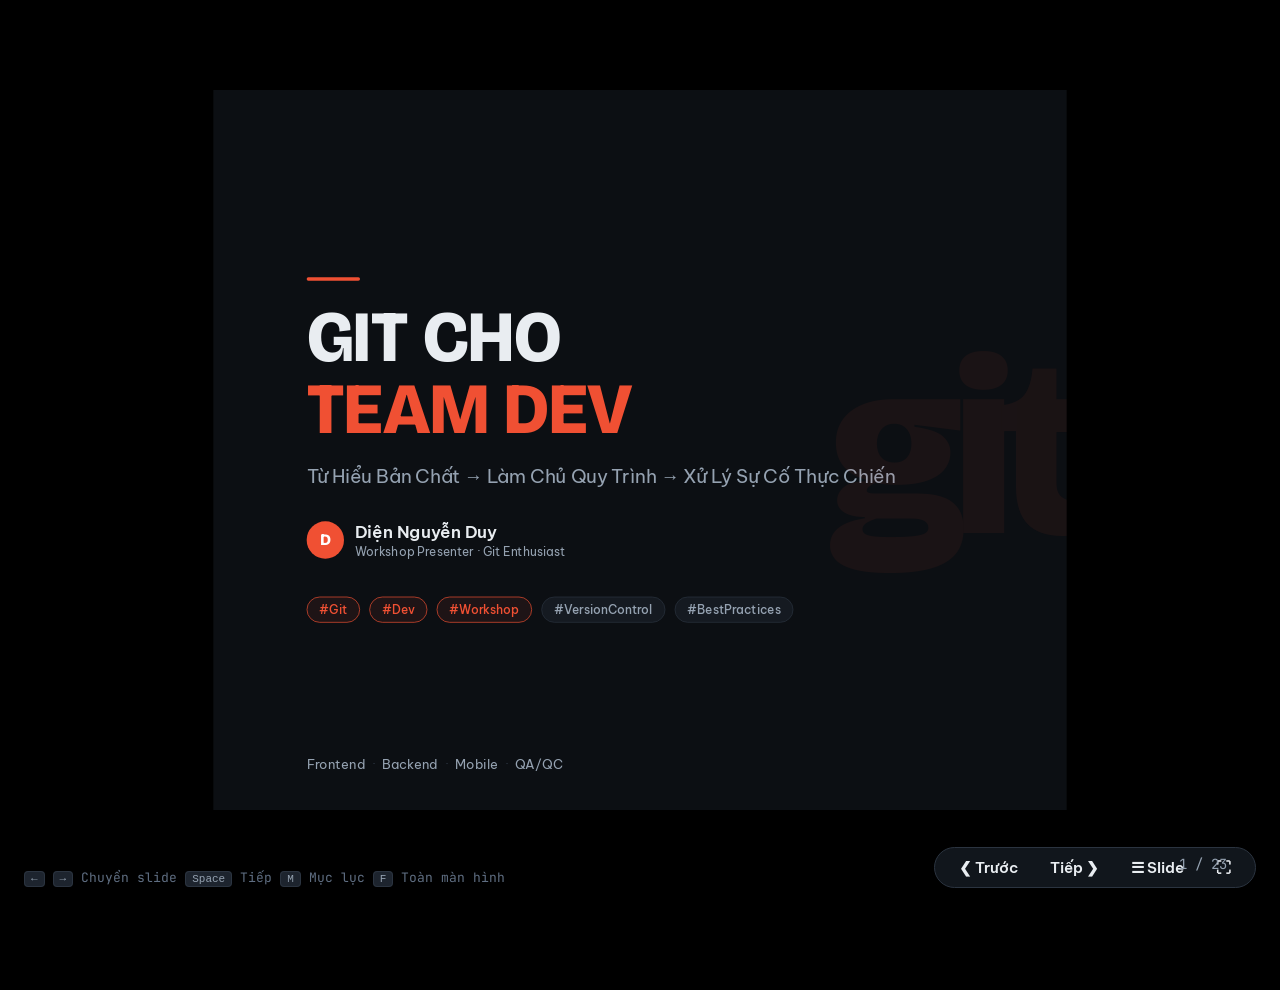
==== commit 39f88671: "update ui slide" ====
--- a/slide/index.html
+++ b/slide/index.html
@@ -1,12 +1,15 @@
 <!DOCTYPE html>
 <html lang="vi">
+
 <head>
   <meta charset="UTF-8">
   <meta name="viewport" content="width=device-width, initial-scale=1.0">
-  <title>Git Cho Team Dev — Workshop</title>
+  <title>Workshop git</title>
   <link rel="preconnect" href="https://fonts.googleapis.com">
   <link rel="preconnect" href="https://fonts.gstatic.com" crossorigin>
-  <link href="https://fonts.googleapis.com/css2?family=Bricolage+Grotesque:opsz,wght@12..96,400;12..96,700;12..96,800&family=Be+Vietnam+Pro:wght@300;400;500;600&family=JetBrains+Mono:wght@400;600&display=swap" rel="stylesheet">
+  <link
+    href="https://fonts.googleapis.com/css2?family=Bricolage+Grotesque:opsz,wght@12..96,400;12..96,700;12..96,800&family=Be+Vietnam+Pro:wght@300;400;500;600&family=JetBrains+Mono:wght@400;600&display=swap"
+    rel="stylesheet">
   <style>
     :root {
       --ink: #0c0f13;
@@ -23,65 +26,117 @@
       --violet: #ab90ff;
       --r: 12px;
     }
-    * { margin: 0; padding: 0; box-sizing: border-box; }
-    html, body { width: 100%; height: 100%; background: #000; overflow: hidden; }
+
+    * {
+      margin: 0;
+      padding: 0;
+      box-sizing: border-box;
+    }
+
+    html,
     body {
-      display: flex; align-items: center; justify-content: center;
+      width: 100%;
+      height: 100%;
+      background: #000;
+      overflow: hidden;
+    }
+
+    body {
+      display: flex;
+      align-items: center;
+      justify-content: center;
       font-family: 'Be Vietnam Pro', sans-serif;
       color: var(--fg);
     }
+
     #stage {
       position: relative;
-      width: 1920px; height: 1080px;
+      width: 1920px;
+      height: 1080px;
       background: var(--ink);
       background-image: radial-gradient(circle, #2b3440 1px, transparent 1px);
       background-size: 48px 48px;
       overflow: hidden;
       transform-origin: center center;
     }
+
     .slide {
-      position: absolute; inset: 0;
-      opacity: 0; visibility: hidden;
+      position: absolute;
+      inset: 0;
+      opacity: 0;
+      visibility: hidden;
       transition: opacity 0.3s ease;
-      display: flex; flex-direction: column;
+      display: flex;
+      flex-direction: column;
       padding: 80px 100px;
     }
-    .slide.active { opacity: 1; visibility: visible; }
+
+    .slide.active {
+      opacity: 1;
+      visibility: visible;
+    }
+
     .slide.divider {
-      align-items: center; justify-content: center; text-align: center;
+      align-items: center;
+      justify-content: center;
+      text-align: center;
       background: radial-gradient(ellipse at center, #1a0f0a 0%, var(--ink) 70%);
       padding: 80px 100px;
     }
+
     .slide.divider .num {
       font-family: 'Bricolage Grotesque', sans-serif;
-      font-size: 320px; font-weight: 800;
-      color: var(--git); opacity: 0.12;
-      line-height: 1; position: absolute;
-      user-select: none; letter-spacing: -10px;
-    }
+      font-size: 320px;
+      font-weight: 800;
+      color: var(--git);
+      opacity: 0.12;
+      line-height: 1;
+      position: absolute;
+      user-select: none;
+      letter-spacing: -10px;
+    }
+
     .slide.divider h1 {
       font-family: 'Bricolage Grotesque', sans-serif;
-      font-size: 68px; font-weight: 800;
-      color: var(--fg); position: relative; z-index: 1;
-      margin-bottom: 20px; line-height: 1.15;
-    }
+      font-size: 68px;
+      font-weight: 800;
+      color: var(--fg);
+      position: relative;
+      z-index: 1;
+      margin-bottom: 20px;
+      line-height: 1.15;
+    }
+
     .slide.divider .part-label {
-      font-size: 22px; font-weight: 600; letter-spacing: 4px;
-      color: var(--git); text-transform: uppercase;
-      position: relative; z-index: 1; margin-bottom: 24px;
-    }
+      font-size: 22px;
+      font-weight: 600;
+      letter-spacing: 4px;
+      color: var(--git);
+      text-transform: uppercase;
+      position: relative;
+      z-index: 1;
+      margin-bottom: 24px;
+    }
+
     .slide.divider p.sub {
-      font-size: 26px; color: var(--mute); position: relative; z-index: 1;
+      font-size: 26px;
+      color: var(--mute);
+      position: relative;
+      z-index: 1;
       max-width: 900px;
     }
+
     h2.slide-title {
       font-family: 'Bricolage Grotesque', sans-serif;
-      font-size: 50px; font-weight: 700;
+      font-size: 50px;
+      font-weight: 700;
       color: var(--fg);
       border-bottom: 3px solid var(--git);
-      padding-bottom: 18px; margin-bottom: 36px;
+      padding-bottom: 18px;
+      margin-bottom: 36px;
       flex-shrink: 0;
     }
+
     pre.term {
       background: var(--panel2);
       border: 1px solid var(--line);
@@ -89,643 +144,1222 @@
       border-radius: var(--r);
       padding: 20px 26px;
       font-family: 'JetBrains Mono', monospace;
-      font-size: 19px; line-height: 1.65;
-      color: var(--fg); overflow-x: auto;
-    }
-    pre.term .comment { color: var(--mute); font-style: italic; }
-    pre.term .cmd { color: var(--git); font-weight: 600; }
-    pre.term .str { color: var(--green); }
-    pre.term .flag { color: var(--blue); }
-    pre.term .kw { color: var(--violet); }
-    pre.term .num { color: var(--amber); }
+      font-size: 19px;
+      line-height: 1.65;
+      color: var(--fg);
+      overflow-x: auto;
+    }
+
+    pre.term .comment {
+      color: var(--mute);
+      font-style: italic;
+    }
+
+    pre.term .cmd {
+      color: var(--git);
+      font-weight: 600;
+    }
+
+    pre.term .str {
+      color: var(--green);
+    }
+
+    pre.term .flag {
+      color: var(--blue);
+    }
+
+    pre.term .kw {
+      color: var(--violet);
+    }
+
+    pre.term .num {
+      color: var(--amber);
+    }
+
     .callout {
-      border-radius: var(--r); padding: 18px 22px;
-      font-size: 20px; border-left: 5px solid;
-      margin: 14px 0; line-height: 1.6;
-    }
-    .callout.info { background: rgba(89,168,255,0.1); border-color: var(--blue); color: var(--blue); }
-    .callout.warn { background: rgba(243,187,79,0.1); border-color: var(--amber); color: var(--amber); }
-    .callout.danger { background: rgba(255,97,97,0.12); border-color: var(--red); color: var(--red); }
-    .callout.tip { background: rgba(69,196,111,0.1); border-color: var(--green); color: var(--green); }
-    .callout strong { font-weight: 700; }
-    table { width: 100%; border-collapse: collapse; font-size: 20px; }
-    th { background: var(--panel2); color: var(--git); padding: 13px 16px; text-align: left; font-weight: 600; border-bottom: 2px solid var(--line); }
-    td { padding: 11px 16px; border-bottom: 1px solid var(--line); line-height: 1.5; }
-    tr:nth-child(even) td { background: rgba(255,255,255,0.025); }
-    .grid { display: grid; gap: 22px; }
-    .grid-2 { grid-template-columns: 1fr 1fr; }
-    .grid-3 { grid-template-columns: 1fr 1fr 1fr; }
-    .grid-4 { grid-template-columns: 1fr 1fr 1fr 1fr; }
+      border-radius: var(--r);
+      padding: 18px 22px;
+      font-size: 20px;
+      border-left: 5px solid;
+      margin: 14px 0;
+      line-height: 1.6;
+    }
+
+    .callout.info {
+      background: rgba(89, 168, 255, 0.1);
+      border-color: var(--blue);
+      color: var(--blue);
+    }
+
+    .callout.warn {
+      background: rgba(243, 187, 79, 0.1);
+      border-color: var(--amber);
+      color: var(--amber);
+    }
+
+    .callout.danger {
+      background: rgba(255, 97, 97, 0.12);
+      border-color: var(--red);
+      color: var(--red);
+    }
+
+    .callout.tip {
+      background: rgba(69, 196, 111, 0.1);
+      border-color: var(--green);
+      color: var(--green);
+    }
+
+    .callout strong {
+      font-weight: 700;
+    }
+
+    table {
+      width: 100%;
+      border-collapse: collapse;
+      font-size: 20px;
+    }
+
+    th {
+      background: var(--panel2);
+      color: var(--git);
+      padding: 13px 16px;
+      text-align: left;
+      font-weight: 600;
+      border-bottom: 2px solid var(--line);
+    }
+
+    td {
+      padding: 11px 16px;
+      border-bottom: 1px solid var(--line);
+      line-height: 1.5;
+    }
+
+    tr:nth-child(even) td {
+      background: rgba(255, 255, 255, 0.025);
+    }
+
+    .grid {
+      display: grid;
+      gap: 22px;
+    }
+
+    .grid-2 {
+      grid-template-columns: 1fr 1fr;
+    }
+
+    .grid-3 {
+      grid-template-columns: 1fr 1fr 1fr;
+    }
+
+    .grid-4 {
+      grid-template-columns: 1fr 1fr 1fr 1fr;
+    }
+
     .card {
-      background: var(--panel); border: 1px solid var(--line);
-      border-radius: var(--r); padding: 26px;
-    }
-    .card h3 { font-size: 24px; margin-bottom: 10px; color: var(--git); font-weight: 700; }
-    .card p, .card li { font-size: 18px; line-height: 1.65; color: var(--mute); }
-    .card ul { padding-left: 18px; }
-    .card pre.term { font-size: 16px; padding: 14px 18px; margin-top: 10px; }
+      background: var(--panel);
+      border: 1px solid var(--line);
+      border-radius: var(--r);
+      padding: 26px;
+    }
+
+    .card h3 {
+      font-size: 24px;
+      margin-bottom: 10px;
+      color: var(--git);
+      font-weight: 700;
+    }
+
+    .card p,
+    .card li {
+      font-size: 18px;
+      line-height: 1.65;
+      color: var(--mute);
+    }
+
+    .card ul {
+      padding-left: 18px;
+    }
+
+    .card pre.term {
+      font-size: 16px;
+      padding: 14px 18px;
+      margin-top: 10px;
+    }
+
     #progress-bar {
-      position: fixed; bottom: 0; left: 0; height: 3px;
-      background: var(--git); transition: width 0.3s ease;
-      z-index: 1000; box-shadow: 0 0 8px var(--git);
-    }
+      position: fixed;
+      bottom: 0;
+      left: 0;
+      height: 3px;
+      background: var(--git);
+      transition: width 0.3s ease;
+      z-index: 1000;
+      box-shadow: 0 0 8px var(--git);
+    }
+
     #counter {
-      position: fixed; bottom: 14px; right: 22px;
+      position: fixed;
+      bottom: 14px;
+      right: 22px;
       font-family: 'JetBrains Mono', monospace;
-      font-size: 16px; color: var(--mute);
+      font-size: 16px;
+      color: var(--mute);
       z-index: 1000;
     }
-    .slide.cover { align-items: flex-start; justify-content: center; padding: 90px 140px; }
+
+    .slide.cover {
+      align-items: flex-start;
+      justify-content: center;
+      padding: 90px 140px;
+    }
+
     .cover .git-logo {
       font-family: 'Bricolage Grotesque', sans-serif;
-      font-size: 380px; font-weight: 800;
-      color: var(--git); opacity: 0.06;
-      position: absolute; right: -20px; top: 50%;
+      font-size: 380px;
+      font-weight: 800;
+      color: var(--git);
+      opacity: 0.06;
+      position: absolute;
+      right: -20px;
+      top: 50%;
       transform: translateY(-50%);
-      user-select: none; letter-spacing: -20px;
+      user-select: none;
+      letter-spacing: -20px;
       pointer-events: none;
     }
+
     .cover h1 {
       font-family: 'Bricolage Grotesque', sans-serif;
-      font-size: 108px; font-weight: 800;
-      line-height: 1.0; color: var(--fg);
-    }
-    .cover h1 span { color: var(--git); }
-    .cover .subtitle { font-size: 28px; color: var(--mute); margin: 24px 0 44px; max-width: 920px; line-height: 1.6; }
-    .cover .presenter-row { display: flex; align-items: center; gap: 16px; }
+      font-size: 108px;
+      font-weight: 800;
+      line-height: 1.0;
+      color: var(--fg);
+    }
+
+    .cover h1 span {
+      color: var(--git);
+    }
+
+    .cover .subtitle {
+      font-size: 28px;
+      color: var(--mute);
+      margin: 24px 0 44px;
+      max-width: 920px;
+      line-height: 1.6;
+    }
+
+    .cover .presenter-row {
+      display: flex;
+      align-items: center;
+      gap: 16px;
+    }
+
     .cover .presenter-avatar {
-      width: 56px; height: 56px; border-radius: 50%;
-      background: var(--git); display: flex; align-items: center; justify-content: center;
-      font-size: 24px; font-weight: 800; font-family: 'Bricolage Grotesque', sans-serif;
-      color: white; flex-shrink: 0;
-    }
-    .cover .presenter { font-size: 26px; color: var(--fg); font-weight: 600; }
-    .cover .presenter small { font-size: 18px; color: var(--mute); font-weight: 400; display: block; margin-top: 2px; }
-    .cover .tags { margin-top: 56px; display: flex; gap: 14px; flex-wrap: wrap; }
+      width: 56px;
+      height: 56px;
+      border-radius: 50%;
+      background: var(--git);
+      display: flex;
+      align-items: center;
+      justify-content: center;
+      font-size: 24px;
+      font-weight: 800;
+      font-family: 'Bricolage Grotesque', sans-serif;
+      color: white;
+      flex-shrink: 0;
+    }
+
+    .cover .presenter {
+      font-size: 26px;
+      color: var(--fg);
+      font-weight: 600;
+    }
+
+    .cover .presenter small {
+      font-size: 18px;
+      color: var(--mute);
+      font-weight: 400;
+      display: block;
+      margin-top: 2px;
+    }
+
+    .cover .tags {
+      margin-top: 56px;
+      display: flex;
+      gap: 14px;
+      flex-wrap: wrap;
+    }
+
     .cover .tag {
-      background: var(--panel); border: 1px solid var(--line);
-      color: var(--mute); border-radius: 999px;
-      padding: 7px 18px; font-size: 18px; font-weight: 500;
-    }
-    .cover .tag.git-tag { border-color: var(--git); color: var(--git); background: rgba(240,80,51,0.08); }
+      background: var(--panel);
+      border: 1px solid var(--line);
+      color: var(--mute);
+      border-radius: 999px;
+      padding: 7px 18px;
+      font-size: 18px;
+      font-weight: 500;
+    }
+
+    .cover .tag.git-tag {
+      border-color: var(--git);
+      color: var(--git);
+      background: rgba(240, 80, 51, 0.08);
+    }
+
     .cover .audience {
-      position: absolute; bottom: 56px; left: 140px;
-      font-size: 20px; color: var(--mute);
-      display: flex; gap: 10px; align-items: center;
-    }
-    .cover .audience span { color: var(--line); }
+      position: absolute;
+      bottom: 56px;
+      left: 140px;
+      font-size: 20px;
+      color: var(--mute);
+      display: flex;
+      gap: 10px;
+      align-items: center;
+    }
+
+    .cover .audience span {
+      color: var(--line);
+    }
+
     .cover .accentline {
-      width: 80px; height: 5px; background: var(--git);
-      border-radius: 999px; margin-bottom: 32px;
-    }
-    .bullets { list-style: none; display: flex; flex-direction: column; gap: 14px; }
-    .bullets li { font-size: 23px; padding-left: 36px; position: relative; line-height: 1.55; }
-    .bullets li::before { content: '▸'; position: absolute; left: 0; color: var(--git); }
-    .cols { display: grid; grid-template-columns: 1fr 1fr; gap: 44px; }
-    .cols-6-4 { display: grid; grid-template-columns: 3fr 2fr; gap: 44px; }
-    .cols-4-6 { display: grid; grid-template-columns: 2fr 3fr; gap: 44px; }
+      width: 80px;
+      height: 5px;
+      background: var(--git);
+      border-radius: 999px;
+      margin-bottom: 32px;
+    }
+
+    .bullets {
+      list-style: none;
+      display: flex;
+      flex-direction: column;
+      gap: 14px;
+    }
+
+    .bullets li {
+      font-size: 23px;
+      padding-left: 36px;
+      position: relative;
+      line-height: 1.55;
+    }
+
+    .bullets li::before {
+      content: '▸';
+      position: absolute;
+      left: 0;
+      color: var(--git);
+    }
+
+    .cols {
+      display: grid;
+      grid-template-columns: 1fr 1fr;
+      gap: 44px;
+    }
+
+    .cols-6-4 {
+      display: grid;
+      grid-template-columns: 3fr 2fr;
+      gap: 44px;
+    }
+
+    .cols-4-6 {
+      display: grid;
+      grid-template-columns: 2fr 3fr;
+      gap: 44px;
+    }
+
     .chip {
-      display: inline-block; border-radius: 4px; padding: 2px 10px;
-      font-family: 'JetBrains Mono', monospace; font-size: 17px;
-      background: var(--panel2); color: var(--git); border: 1px solid var(--line);
-    }
-    .hl-git { color: var(--git); font-weight: 700; }
-    .hl-blue { color: var(--blue); font-weight: 600; }
-    .hl-green { color: var(--green); font-weight: 600; }
-    .hl-red { color: var(--red); font-weight: 600; }
-    .hl-amber { color: var(--amber); font-weight: 600; }
-    .hl-violet { color: var(--violet); font-weight: 600; }
+      display: inline-block;
+      border-radius: 4px;
+      padding: 2px 10px;
+      font-family: 'JetBrains Mono', monospace;
+      font-size: 17px;
+      background: var(--panel2);
+      color: var(--git);
+      border: 1px solid var(--line);
+    }
+
+    .hl-git {
+      color: var(--git);
+      font-weight: 700;
+    }
+
+    .hl-blue {
+      color: var(--blue);
+      font-weight: 600;
+    }
+
+    .hl-green {
+      color: var(--green);
+      font-weight: 600;
+    }
+
+    .hl-red {
+      color: var(--red);
+      font-weight: 600;
+    }
+
+    .hl-amber {
+      color: var(--amber);
+      font-weight: 600;
+    }
+
+    .hl-violet {
+      color: var(--violet);
+      font-weight: 600;
+    }
+
     .section-label {
-      font-size: 13px; font-weight: 700; letter-spacing: 3px;
-      text-transform: uppercase; color: var(--git);
-      margin-bottom: 10px; display: block;
-    }
+      font-size: 13px;
+      font-weight: 700;
+      letter-spacing: 3px;
+      text-transform: uppercase;
+      color: var(--git);
+      margin-bottom: 10px;
+      display: block;
+    }
+
     .badge {
-      display: inline-block; padding: 3px 12px; border-radius: 999px;
-      font-size: 15px; font-weight: 600; font-family: 'JetBrains Mono', monospace;
-    }
-    .badge-green { background: rgba(69,196,111,0.15); color: var(--green); border: 1px solid rgba(69,196,111,0.3); }
-    .badge-red { background: rgba(255,97,97,0.15); color: var(--red); border: 1px solid rgba(255,97,97,0.3); }
-    .badge-amber { background: rgba(243,187,79,0.15); color: var(--amber); border: 1px solid rgba(243,187,79,0.3); }
-    .badge-blue { background: rgba(89,168,255,0.15); color: var(--blue); border: 1px solid rgba(89,168,255,0.3); }
-    .timeline-item { display: flex; gap: 24px; align-items: flex-start; padding: 20px 0; border-bottom: 1px solid var(--line); }
-    .timeline-item:last-child { border-bottom: none; }
+      display: inline-block;
+      padding: 3px 12px;
+      border-radius: 999px;
+      font-size: 15px;
+      font-weight: 600;
+      font-family: 'JetBrains Mono', monospace;
+    }
+
+    .badge-green {
+      background: rgba(69, 196, 111, 0.15);
+      color: var(--green);
+      border: 1px solid rgba(69, 196, 111, 0.3);
+    }
+
+    .badge-red {
+      background: rgba(255, 97, 97, 0.15);
+      color: var(--red);
+      border: 1px solid rgba(255, 97, 97, 0.3);
+    }
+
+    .badge-amber {
+      background: rgba(243, 187, 79, 0.15);
+      color: var(--amber);
+      border: 1px solid rgba(243, 187, 79, 0.3);
+    }
+
+    .badge-blue {
+      background: rgba(89, 168, 255, 0.15);
+      color: var(--blue);
+      border: 1px solid rgba(89, 168, 255, 0.3);
+    }
+
+    .timeline-item {
+      display: flex;
+      gap: 24px;
+      align-items: flex-start;
+      padding: 20px 0;
+      border-bottom: 1px solid var(--line);
+    }
+
+    .timeline-item:last-child {
+      border-bottom: none;
+    }
+
     .timeline-dot {
-      width: 44px; height: 44px; border-radius: 50%; flex-shrink: 0;
-      display: flex; align-items: center; justify-content: center;
-      font-size: 18px; font-weight: 700; margin-top: 2px;
-    }
-    .timeline-item h3 { font-size: 24px; font-weight: 700; color: var(--fg); margin-bottom: 6px; }
-    .timeline-item p { font-size: 19px; color: var(--mute); line-height: 1.55; }
+      width: 44px;
+      height: 44px;
+      border-radius: 50%;
+      flex-shrink: 0;
+      display: flex;
+      align-items: center;
+      justify-content: center;
+      font-size: 18px;
+      font-weight: 700;
+      margin-top: 2px;
+    }
+
+    .timeline-item h3 {
+      font-size: 24px;
+      font-weight: 700;
+      color: var(--fg);
+      margin-bottom: 6px;
+    }
+
+    .timeline-item p {
+      font-size: 19px;
+      color: var(--mute);
+      line-height: 1.55;
+    }
+
     .toc-card {
-      background: var(--panel); border: 1px solid var(--line);
-      border-radius: var(--r); padding: 28px 32px;
-      display: flex; align-items: flex-start; gap: 20px;
-    }
-    .toc-card .toc-icon { font-size: 36px; flex-shrink: 0; margin-top: 4px; }
-    .toc-card h3 { font-size: 24px; font-weight: 700; color: var(--fg); margin-bottom: 6px; }
-    .toc-card p { font-size: 18px; color: var(--mute); }
-    .toc-card .toc-time { font-size: 15px; color: var(--git); font-family: 'JetBrains Mono', monospace; margin-top: 8px; display: block; }
+      background: var(--panel);
+      border: 1px solid var(--line);
+      border-radius: var(--r);
+      padding: 28px 32px;
+      display: flex;
+      align-items: flex-start;
+      gap: 20px;
+    }
+
+    .toc-card .toc-icon {
+      font-size: 36px;
+      flex-shrink: 0;
+      margin-top: 4px;
+    }
+
+    .toc-card h3 {
+      font-size: 24px;
+      font-weight: 700;
+      color: var(--fg);
+      margin-bottom: 6px;
+    }
+
+    .toc-card p {
+      font-size: 18px;
+      color: var(--mute);
+    }
+
+    .toc-card .toc-time {
+      font-size: 15px;
+      color: var(--git);
+      font-family: 'JetBrains Mono', monospace;
+      margin-top: 8px;
+      display: block;
+    }
+
     .area-box {
-      background: var(--panel); border: 1px solid var(--line);
-      border-radius: var(--r); padding: 20px 24px;
+      background: var(--panel);
+      border: 1px solid var(--line);
+      border-radius: var(--r);
+      padding: 20px 24px;
       text-align: center;
     }
-    .area-box .area-label { font-size: 15px; color: var(--mute); margin-bottom: 8px; letter-spacing: 1px; }
-    .area-box .area-name { font-size: 22px; font-weight: 700; }
-    .arrow-label { font-size: 14px; color: var(--mute); font-family: 'JetBrains Mono', monospace; text-align: center; }
+
+    .area-box .area-label {
+      font-size: 15px;
+      color: var(--mute);
+      margin-bottom: 8px;
+      letter-spacing: 1px;
+    }
+
+    .area-box .area-name {
+      font-size: 22px;
+      font-weight: 700;
+    }
+
+    .arrow-label {
+      font-size: 14px;
+      color: var(--mute);
+      font-family: 'JetBrains Mono', monospace;
+      text-align: center;
+    }
+
     .step-num {
-      width: 36px; height: 36px; border-radius: 50%;
-      background: var(--git); color: white;
-      display: flex; align-items: center; justify-content: center;
-      font-weight: 700; font-size: 16px; flex-shrink: 0;
-    }
-    .step-row { display: flex; align-items: flex-start; gap: 16px; margin-bottom: 14px; }
-    .step-row .step-text { font-size: 20px; color: var(--fg); line-height: 1.5; padding-top: 6px; }
+      width: 36px;
+      height: 36px;
+      border-radius: 50%;
+      background: var(--git);
+      color: white;
+      display: flex;
+      align-items: center;
+      justify-content: center;
+      font-weight: 700;
+      font-size: 16px;
+      flex-shrink: 0;
+    }
+
+    .step-row {
+      display: flex;
+      align-items: flex-start;
+      gap: 16px;
+      margin-bottom: 14px;
+    }
+
+    .step-row .step-text {
+      font-size: 20px;
+      color: var(--fg);
+      line-height: 1.5;
+      padding-top: 6px;
+    }
+
     .step-row code {
-      font-family: 'JetBrains Mono', monospace; font-size: 17px;
-      background: var(--panel2); color: var(--git);
-      padding: 1px 8px; border-radius: 4px; border: 1px solid var(--line);
-    }
+      font-family: 'JetBrains Mono', monospace;
+      font-size: 17px;
+      background: var(--panel2);
+      color: var(--git);
+      padding: 1px 8px;
+      border-radius: 4px;
+      border: 1px solid var(--line);
+    }
+
     .cover-git-icon {
-      position: absolute; right: 100px; top: 50%; transform: translateY(-50%);
-      pointer-events: none; user-select: none;
-    }
-  
+      position: absolute;
+      right: 100px;
+      top: 50%;
+      transform: translateY(-50%);
+      pointer-events: none;
+      user-select: none;
+    }
+
     /* Floating Navigation Controls */
     #nav-controls {
-      position: fixed; bottom: 12px; right: 24px;
-      display: flex; align-items: center; gap: 8px;
+      position: fixed;
+      bottom: 12px;
+      right: 24px;
+      display: flex;
+      align-items: center;
+      gap: 8px;
       background: rgba(21, 26, 33, 0.85);
       backdrop-filter: blur(8px);
       border: 1px solid var(--line);
       border-radius: 999px;
       padding: 4px 12px;
       z-index: 1000;
-      box-shadow: 0 4px 20px rgba(0,0,0,0.4);
+      box-shadow: 0 4px 20px rgba(0, 0, 0, 0.4);
       user-select: none;
     }
+
     .nav-btn {
-      background: transparent; border: none;
-      color: var(--fg); font-size: 15px; font-weight: 600;
-      padding: 6px 12px; border-radius: 999px;
-      cursor: pointer; display: flex; align-items: center; gap: 6px;
-      transition: all 0.2s; font-family: inherit;
-    }
-    .nav-btn:hover { background: var(--panel2); color: var(--git); }
+      background: transparent;
+      border: none;
+      color: var(--fg);
+      font-size: 15px;
+      font-weight: 600;
+      padding: 6px 12px;
+      border-radius: 999px;
+      cursor: pointer;
+      display: flex;
+      align-items: center;
+      gap: 6px;
+      transition: all 0.2s;
+      font-family: inherit;
+    }
+
+    .nav-btn:hover {
+      background: var(--panel2);
+      color: var(--git);
+    }
+
     #counter {
       font-family: 'JetBrains Mono', monospace;
-      font-size: 14px; color: var(--mute);
-      padding: 0 6px; min-width: 55px; text-align: center;
-    }
+      font-size: 14px;
+      color: var(--mute);
+      padding: 0 6px;
+      min-width: 55px;
+      text-align: center;
+    }
+
     .kbd-hint {
-      position: fixed; bottom: 14px; left: 24px;
+      position: fixed;
+      bottom: 14px;
+      left: 24px;
       font-family: 'JetBrains Mono', monospace;
-      font-size: 13px; color: #5f6e82;
-      z-index: 1000; display: flex; gap: 8px; align-items: center;
+      font-size: 13px;
+      color: #5f6e82;
+      z-index: 1000;
+      display: flex;
+      gap: 8px;
+      align-items: center;
       user-select: none;
     }
+
     .kbd-hint kbd {
-      background: var(--panel2); border: 1px solid var(--line);
-      border-radius: 4px; padding: 1px 6px; font-size: 11px; color: var(--mute);
+      background: var(--panel2);
+      border: 1px solid var(--line);
+      border-radius: 4px;
+      padding: 1px 6px;
+      font-size: 11px;
+      color: var(--mute);
     }
 
     /* Slide Jump Modal */
     #slide-modal {
-      display: none; position: fixed; inset: 0;
+      display: none;
+      position: fixed;
+      inset: 0;
       background: rgba(12, 15, 19, 0.85);
       backdrop-filter: blur(10px);
       z-index: 2000;
-      align-items: center; justify-content: center;
-    }
-    #slide-modal.open { display: flex; }
+      align-items: center;
+      justify-content: center;
+    }
+
+    #slide-modal.open {
+      display: flex;
+    }
+
     .modal-box {
-      width: 90%; max-width: 1100px; max-height: 85vh;
-      background: var(--panel); border: 1px solid var(--line);
-      border-radius: 16px; padding: 28px 32px;
-      display: flex; flex-direction: column; gap: 20px;
-      box-shadow: 0 10px 40px rgba(0,0,0,0.6);
-    }
+      width: 90%;
+      max-width: 1100px;
+      max-height: 85vh;
+      background: var(--panel);
+      border: 1px solid var(--line);
+      border-radius: 16px;
+      padding: 28px 32px;
+      display: flex;
+      flex-direction: column;
+      gap: 20px;
+      box-shadow: 0 10px 40px rgba(0, 0, 0, 0.6);
+    }
+
     .modal-header {
-      display: flex; justify-content: space-between; align-items: center;
-      border-bottom: 1px solid var(--line); padding-bottom: 16px;
-    }
+      display: flex;
+      justify-content: space-between;
+      align-items: center;
+      border-bottom: 1px solid var(--line);
+      padding-bottom: 16px;
+    }
+
     .modal-header h3 {
       font-family: 'Bricolage Grotesque', sans-serif;
-      font-size: 24px; color: var(--fg);
-    }
+      font-size: 24px;
+      color: var(--fg);
+    }
+
     .modal-close {
-      background: transparent; border: none; color: var(--mute);
-      font-size: 28px; cursor: pointer; line-height: 1; padding: 0 6px;
-    }
-    .modal-close:hover { color: var(--git); }
+      background: transparent;
+      border: none;
+      color: var(--mute);
+      font-size: 28px;
+      cursor: pointer;
+      line-height: 1;
+      padding: 0 6px;
+    }
+
+    .modal-close:hover {
+      color: var(--git);
+    }
+
     .modal-grid {
-      display: grid; grid-template-columns: repeat(auto-fill, minmax(220px, 1fr));
-      gap: 12px; overflow-y: auto; padding-right: 6px; max-height: calc(85vh - 120px);
-    }
+      display: grid;
+      grid-template-columns: repeat(auto-fill, minmax(220px, 1fr));
+      gap: 12px;
+      overflow-y: auto;
+      padding-right: 6px;
+      max-height: calc(85vh - 120px);
+    }
+
     .slide-thumb {
-      background: var(--panel2); border: 1px solid var(--line);
-      border-radius: 10px; padding: 12px 14px;
-      cursor: pointer; transition: all 0.2s; text-align: left;
-    }
+      background: var(--panel2);
+      border: 1px solid var(--line);
+      border-radius: 10px;
+      padding: 12px 14px;
+      cursor: pointer;
+      transition: all 0.2s;
+      text-align: left;
+    }
+
     .slide-thumb:hover {
-      border-color: var(--git); transform: translateY(-2px);
+      border-color: var(--git);
+      transform: translateY(-2px);
       background: rgba(240, 80, 51, 0.08);
     }
+
     .slide-thumb.current {
-      border-color: var(--git); background: rgba(240, 80, 51, 0.15);
-    }
+      border-color: var(--git);
+      background: rgba(240, 80, 51, 0.15);
+    }
+
     .slide-thumb .thumb-num {
-      font-family: 'JetBrains Mono', monospace; font-size: 12px;
-      color: var(--git); font-weight: 700; margin-bottom: 4px;
-    }
+      font-family: 'JetBrains Mono', monospace;
+      font-size: 12px;
+      color: var(--git);
+      font-weight: 700;
+      margin-bottom: 4px;
+    }
+
     .slide-thumb .thumb-title {
-      font-size: 14px; font-weight: 600; color: var(--fg);
-      white-space: nowrap; overflow: hidden; text-overflow: ellipsis;
-    }
-
+      font-size: 14px;
+      font-weight: 600;
+      color: var(--fg);
+      white-space: nowrap;
+      overflow: hidden;
+      text-overflow: ellipsis;
+    }
   </style>
 </head>
+
 <body>
-<div id="stage">
-
-  <!-- ═══════════════════════════════════════════════════════
+  <div id="stage">
+
+    <!-- ═══════════════════════════════════════════════════════
        SLIDE 1 — COVER
   ═══════════════════════════════════════════════════════ -->
-  <section class="slide cover active" data-title="Cover">
-    <div class="git-logo">git</div>
-    <div class="accentline"></div>
-    <h1>GIT CHO<br><span>TEAM DEV</span></h1>
-    <p class="subtitle">Từ Hiểu Bản Chất → Làm Chủ Quy Trình → Xử Lý Sự Cố Thực Chiến</p>
-    <div class="presenter-row">
-      <div class="presenter-avatar">D</div>
-      <div class="presenter">
-        Diện Nguyễn Duy
-        <small>Workshop Presenter · Git Enthusiast</small>
-      </div>
-    </div>
-    <div class="tags">
-      <span class="tag git-tag">#Git</span>
-      <span class="tag git-tag">#Dev</span>
-      <span class="tag git-tag">#Workshop</span>
-      <span class="tag">#VersionControl</span>
-      <span class="tag">#BestPractices</span>
-    </div>
-    <div class="audience">
-      Frontend <span>·</span> Backend <span>·</span> Mobile <span>·</span> QA/QC
-    </div>
-  </section>
-
-  <!-- ═══════════════════════════════════════════════════════
+    <section class="slide cover active" data-title="Cover">
+      <div class="git-logo">git</div>
+      <div class="accentline"></div>
+      <h1>GIT CHO<br><span>TEAM DEV</span></h1>
+      <p class="subtitle">Từ Hiểu Bản Chất → Làm Chủ Quy Trình → Xử Lý Sự Cố Thực Chiến</p>
+      <div class="presenter-row">
+        <div class="presenter-avatar">D</div>
+        <div class="presenter">
+          Diện Nguyễn Duy
+          <small>Workshop Presenter · Git Enthusiast</small>
+        </div>
+      </div>
+      <div class="tags">
+        <span class="tag git-tag">#Git</span>
+        <span class="tag git-tag">#Dev</span>
+        <span class="tag git-tag">#Workshop</span>
+        <span class="tag">#VersionControl</span>
+        <span class="tag">#BestPractices</span>
+      </div>
+      <div class="audience">
+        Frontend <span>·</span> Backend <span>·</span> Mobile <span>·</span> QA/QC
+      </div>
+    </section>
+
+    <!-- ═══════════════════════════════════════════════════════
        SLIDE 2 — MỤC LỤC
   ═══════════════════════════════════════════════════════ -->
-  <section class="slide" data-title="Mục Lục">
-    <h2 class="slide-title">🗺️ Lộ Trình Buổi Workshop</h2>
-    <div class="grid grid-2" style="gap:20px; flex:1;">
-      <div class="toc-card">
-        <div class="toc-icon">🎯</div>
-        <div>
-          <h3>Phần 1: Bản Chất &amp; Lịch Sử Git</h3>
-          <p>Tại sao Git ra đời? Điều gì làm nó trở nên thống trị?</p>
-          <span class="toc-time">⏱ 5 phút</span>
-        </div>
-      </div>
-      <div class="toc-card">
-        <div class="toc-icon">🧠</div>
-        <div>
-          <h3>Phần 2: Bản Chất Dữ Liệu &amp; 4 Vùng</h3>
-          <p>Snapshot, Hash SHA, HEAD, Detached HEAD và 4 vùng làm việc.</p>
-          <span class="toc-time">⏱ 10 phút</span>
-        </div>
-      </div>
-      <div class="toc-card">
-        <div class="toc-icon">⚙️</div>
-        <div>
-          <h3>Phần 3: Cơ Chế &amp; Câu Lệnh Cốt Lõi</h3>
-          <p>Merge, Rebase, Reset, Cherry-pick, Worktree &amp; Tag.</p>
-          <span class="toc-time">⏱ 15 phút</span>
-        </div>
-      </div>
-      <div class="toc-card">
-        <div class="toc-icon">👥</div>
-        <div>
-          <h3>Phần 4: Quy Trình Team &amp; Hooks</h3>
-          <p>GitHub Flow, Conventional Commits, Husky &amp; tự động hoá.</p>
-          <span class="toc-time">⏱ 10 phút</span>
-        </div>
-      </div>
-      <div class="toc-card">
-        <div class="toc-icon">🔥</div>
-        <div>
-          <h3>Phần 5: Live Demo Thực Chiến</h3>
-          <p>7 tình huống thực tế — từ merge conflict đến rò rỉ secret.</p>
-          <span class="toc-time">⏱ 35 phút</span>
-        </div>
-      </div>
-      <div class="toc-card" style="border-color: var(--git); background: rgba(240,80,51,0.05);">
-        <div class="toc-icon">🎮</div>
-        <div>
-          <h3>Phần 6: Kahoot Đấu Trí</h3>
-          <p>12 câu hỏi kiểm tra kiến thức, giành TOP 3 phần thưởng!</p>
-          <span class="toc-time">⏱ 15 phút</span>
-        </div>
-      </div>
-    </div>
-    <div style="margin-top:18px; text-align:center;">
-      <span style="font-size:18px; color:var(--mute);">Tổng thời gian: </span>
-      <span style="font-size:22px; font-weight:700; color:var(--git); font-family:'JetBrains Mono',monospace;">90 phút</span>
-    </div>
-  </section>
-
-  <!-- ═══════════════════════════════════════════════════════
+    <section class="slide" data-title="Mục Lục">
+      <h2 class="slide-title">🗺️ Lộ Trình Buổi Workshop</h2>
+      <div class="grid grid-2" style="gap:20px; flex:1;">
+        <div class="toc-card">
+          <div class="toc-icon">🎯</div>
+          <div>
+            <h3>Phần 1: Bản Chất &amp; Lịch Sử Git</h3>
+            <p>Tại sao Git ra đời? Điều gì làm nó trở nên thống trị?</p>
+            <span class="toc-time">⏱ 5 phút</span>
+          </div>
+        </div>
+        <div class="toc-card">
+          <div class="toc-icon">🧠</div>
+          <div>
+            <h3>Phần 2: Bản Chất Dữ Liệu &amp; 4 Vùng</h3>
+            <p>Snapshot, Hash SHA, HEAD, Detached HEAD và 4 vùng làm việc.</p>
+            <span class="toc-time">⏱ 10 phút</span>
+          </div>
+        </div>
+        <div class="toc-card">
+          <div class="toc-icon">⚙️</div>
+          <div>
+            <h3>Phần 3: Cơ Chế &amp; Câu Lệnh Cốt Lõi</h3>
+            <p>Merge, Rebase, Reset, Cherry-pick, Worktree &amp; Tag.</p>
+            <span class="toc-time">⏱ 15 phút</span>
+          </div>
+        </div>
+        <div class="toc-card">
+          <div class="toc-icon">👥</div>
+          <div>
+            <h3>Phần 4: Quy Trình Team &amp; Hooks</h3>
+            <p>GitHub Flow, Conventional Commits, Husky &amp; tự động hoá.</p>
+            <span class="toc-time">⏱ 10 phút</span>
+          </div>
+        </div>
+        <div class="toc-card">
+          <div class="toc-icon">🔥</div>
+          <div>
+            <h3>Phần 5: Live Demo Thực Chiến</h3>
+            <p>7 tình huống thực tế — từ merge conflict đến rò rỉ secret.</p>
+            <span class="toc-time">⏱ 35 phút</span>
+          </div>
+        </div>
+        <div class="toc-card" style="border-color: var(--git); background: rgba(240,80,51,0.05);">
+          <div class="toc-icon">🎮</div>
+          <div>
+            <h3>Phần 6: Kahoot Đấu Trí</h3>
+            <p>12 câu hỏi kiểm tra kiến thức, giành TOP 3 phần thưởng!</p>
+            <span class="toc-time">⏱ 15 phút</span>
+          </div>
+        </div>
+      </div>
+      <div style="margin-top:18px; text-align:center;">
+        <span style="font-size:18px; color:var(--mute);">Tổng thời gian: </span>
+        <span style="font-size:22px; font-weight:700; color:var(--git); font-family:'JetBrains Mono',monospace;">90
+          phút</span>
+      </div>
+    </section>
+
+    <!-- ═══════════════════════════════════════════════════════
        SLIDE 3 — DIVIDER: Phần 1
   ═══════════════════════════════════════════════════════ -->
-  <section class="slide divider" data-title="Phần 1">
-    <div class="num">01</div>
-    <div class="part-label">Phần Một</div>
-    <h1>Sự Ra Đời &amp; Lợi Ích<br>Cốt Lõi Của Git</h1>
-    <p class="sub">Năm 2005 — Linus Torvalds &amp; Bài Toán Linux Kernel</p>
-  </section>
-
-  <!-- ═══════════════════════════════════════════════════════
+    <section class="slide divider" data-title="Phần 1">
+      <div class="num">01</div>
+      <div class="part-label">Phần Một</div>
+      <h1>Sự Ra Đời &amp; Lợi Ích<br>Cốt Lõi Của Git</h1>
+      <p class="sub">Năm 2005 — Linus Torvalds &amp; Bài Toán Linux Kernel</p>
+    </section>
+
+    <!-- ═══════════════════════════════════════════════════════
        SLIDE 4 — LỊCH SỬ 2005
   ═══════════════════════════════════════════════════════ -->
-  <section class="slide" data-title="Câu Chuyện 2005">
-    <h2 class="slide-title">📖 Câu Chuyện Năm 2005</h2>
-    <div style="flex:1; display:flex; flex-direction:column; justify-content:space-around;">
-      <div class="timeline-item">
-        <div class="timeline-dot" style="background:rgba(89,168,255,0.15); border:2px solid var(--blue); color:var(--blue);">📅</div>
-        <div>
-          <h3><span class="hl-blue">Trước 2005:</span> Thời đại BitKeeper</h3>
-          <p>Linux Kernel — dự án mã nguồn mở lớn nhất thế giới — dùng <strong style="color:var(--fg)">BitKeeper</strong>, một phần mềm kiểm soát phiên bản <span class="hl-amber">độc quyền &amp; thương mại</span>. Cộng đồng được dùng miễn phí theo thoả thuận đặc biệt.</p>
-        </div>
-      </div>
-      <div class="timeline-item">
-        <div class="timeline-dot" style="background:rgba(255,97,97,0.15); border:2px solid var(--red); color:var(--red);">💥</div>
-        <div>
-          <h3><span class="hl-red">Khủng hoảng:</span> BitKeeper Thu Hồi Giấy Phép</h3>
-          <p>BitMover (công ty sau BitKeeper) <span class="hl-red">thu hồi giấy phép miễn phí</span> sau khi phát hiện thành viên cộng đồng reverse-engineer giao thức của họ. Toàn bộ cộng đồng Linux bị khoá khỏi hệ thống quản lý source code!</p>
-        </div>
-      </div>
-      <div class="timeline-item">
-        <div class="timeline-dot" style="background:rgba(240,80,51,0.15); border:2px solid var(--git); color:var(--git);">⚡</div>
-        <div>
-          <h3><span class="hl-git">Giải pháp:</span> Linus Tự Viết Git</h3>
-          <p>Linus Torvalds quyết định tự xây dựng hệ thống mới. Chỉ trong <span class="hl-git">vài tuần</span>, phiên bản đầu tiên của <span class="hl-git">Git</span> ra đời. Ngày <strong style="color:var(--fg)">7 tháng 4 năm 2005</strong> — commit đầu tiên được tạo ra!</p>
-        </div>
-      </div>
-      <div class="callout info" style="margin-top:0;">
-        <strong>Tiêu chí thiết kế của Linus:</strong> &nbsp;
-        <span class="badge badge-blue">Phân tán (DVCS)</span> &nbsp;
-        <span class="badge badge-blue">Siêu nhanh</span> &nbsp;
-        <span class="badge badge-blue">Phi tuyến tính</span> &nbsp;
-        <span class="badge badge-blue">Toàn vẹn dữ liệu</span> &nbsp;
-        <span class="badge badge-blue">Mã nguồn mở</span>
-      </div>
-    </div>
-  </section>
-
-  <!-- ═══════════════════════════════════════════════════════
+    <section class="slide" data-title="Câu Chuyện 2005">
+      <h2 class="slide-title">📖 Câu Chuyện Năm 2005</h2>
+      <div style="flex:1; display:flex; flex-direction:column; justify-content:space-around;">
+        <div class="timeline-item">
+          <div class="timeline-dot"
+            style="background:rgba(89,168,255,0.15); border:2px solid var(--blue); color:var(--blue);">📅</div>
+          <div>
+            <h3><span class="hl-blue">Trước 2005:</span> Thời đại BitKeeper</h3>
+            <p>Linux Kernel — dự án mã nguồn mở lớn nhất thế giới — dùng <strong
+                style="color:var(--fg)">BitKeeper</strong>, một phần mềm kiểm soát phiên bản <span class="hl-amber">độc
+                quyền &amp; thương mại</span>. Cộng đồng được dùng miễn phí theo thoả thuận đặc biệt.</p>
+          </div>
+        </div>
+        <div class="timeline-item">
+          <div class="timeline-dot"
+            style="background:rgba(255,97,97,0.15); border:2px solid var(--red); color:var(--red);">💥</div>
+          <div>
+            <h3><span class="hl-red">Khủng hoảng:</span> BitKeeper Thu Hồi Giấy Phép</h3>
+            <p>BitMover (công ty sau BitKeeper) <span class="hl-red">thu hồi giấy phép miễn phí</span> sau khi phát hiện
+              thành viên cộng đồng reverse-engineer giao thức của họ. Toàn bộ cộng đồng Linux bị khoá khỏi hệ thống quản
+              lý source code!</p>
+          </div>
+        </div>
+        <div class="timeline-item">
+          <div class="timeline-dot"
+            style="background:rgba(240,80,51,0.15); border:2px solid var(--git); color:var(--git);">⚡</div>
+          <div>
+            <h3><span class="hl-git">Giải pháp:</span> Linus Tự Viết Git</h3>
+            <p>Linus Torvalds quyết định tự xây dựng hệ thống mới. Chỉ trong <span class="hl-git">vài tuần</span>, phiên
+              bản đầu tiên của <span class="hl-git">Git</span> ra đời. Ngày <strong style="color:var(--fg)">7 tháng 4
+                năm 2005</strong> — commit đầu tiên được tạo ra!</p>
+          </div>
+        </div>
+        <div class="callout info" style="margin-top:0;">
+          <strong>Tiêu chí thiết kế của Linus:</strong> &nbsp;
+          <span class="badge badge-blue">Phân tán (DVCS)</span> &nbsp;
+          <span class="badge badge-blue">Siêu nhanh</span> &nbsp;
+          <span class="badge badge-blue">Phi tuyến tính</span> &nbsp;
+          <span class="badge badge-blue">Toàn vẹn dữ liệu</span> &nbsp;
+          <span class="badge badge-blue">Mã nguồn mở</span>
+        </div>
+      </div>
+    </section>
+
+    <!-- ═══════════════════════════════════════════════════════
        SLIDE 5 — TẠI SAO GIT LÀ BẮT BUỘC
   ═══════════════════════════════════════════════════════ -->
-  <section class="slide" data-title="5 Lý Do Git">
-    <h2 class="slide-title">🏆 5 Lý Do Git Là Công Cụ Bắt Buộc</h2>
-    <div class="grid" style="grid-template-columns:1fr 1fr; gap:20px; flex:1;">
-      <div class="card" style="border-left:4px solid var(--blue);">
-        <h3>🌐 Kiến Trúc Phân Tán (DVCS)</h3>
-        <p>Mỗi developer có <span style="color:var(--blue)">toàn bộ lịch sử dự án</span> ngay trên máy mình. Làm việc offline hoàn toàn — commit, branch, merge không cần internet. Server chỉ là điểm đồng bộ.</p>
-      </div>
-      <div class="card" style="border-left:4px solid var(--green);">
-        <h3>⚡ Tạo Nhánh Siêu Nhẹ</h3>
-        <p>Branch trong Git chỉ là <span style="color:var(--green)">một file 41 bytes</span> chứa con trỏ SHA. Tạo &amp; chuyển nhánh trong <strong style="color:var(--fg)">mili-giây</strong>. Tạo bao nhiêu branch tuỳ thích, không tốn tài nguyên.</p>
-      </div>
-      <div class="card" style="border-left:4px solid var(--amber);">
-        <h3>🔒 Toàn Vẹn Dữ Liệu</h3>
-        <p>Mọi commit, file, tree đều được checksum bằng <span style="color:var(--amber)">SHA-1 / SHA-256</span>. Không ai có thể thay đổi lịch sử commit mà không bị phát hiện ngay lập tức.</p>
-      </div>
-      <div class="card" style="border-left:4px solid var(--violet);">
-        <h3>🎯 Staging Area Độc Đáo</h3>
-        <p>Vùng trung gian cho phép <span style="color:var(--violet)">chọn lọc chính xác</span> thay đổi nào sẽ vào commit. Dùng <code style="font-family:monospace; color:var(--git);">git add -p</code> để commit từng hunk — commit mạch lạc, dễ review.</p>
-      </div>
-      <div class="card" style="grid-column: 1/-1; border-left:4px solid var(--red); background: rgba(255,97,97,0.05);">
-        <h3>🚑 Khả Năng Phục Hồi Vô Song</h3>
-        <p style="font-size:20px;"><code style="font-family:monospace; color:var(--git);">reflog</code> — <code style="font-family:monospace; color:var(--git);">revert</code> — <code style="font-family:monospace; color:var(--git);">reset</code> — <code style="font-family:monospace; color:var(--git);">cherry-pick</code> &nbsp;→&nbsp; Git <span style="color:var(--red)">luôn có cứu hộ</span> cho mọi sự cố. Gần như không có gì bị mất vĩnh viễn trong 30 ngày đầu.</p>
-      </div>
-    </div>
-  </section>
-
-  <!-- ═══════════════════════════════════════════════════════
+    <section class="slide" data-title="5 Lý Do Git">
+      <h2 class="slide-title">🏆 5 Lý Do Git Là Công Cụ Bắt Buộc</h2>
+      <div class="grid" style="grid-template-columns:1fr 1fr; gap:20px; flex:1;">
+        <div class="card" style="border-left:4px solid var(--blue);">
+          <h3>🌐 Kiến Trúc Phân Tán (DVCS)</h3>
+          <p>Mỗi developer có <span style="color:var(--blue)">toàn bộ lịch sử dự án</span> ngay trên máy mình. Làm việc
+            offline hoàn toàn — commit, branch, merge không cần internet. Server chỉ là điểm đồng bộ.</p>
+        </div>
+        <div class="card" style="border-left:4px solid var(--green);">
+          <h3>⚡ Tạo Nhánh Siêu Nhẹ</h3>
+          <p>Branch trong Git chỉ là <span style="color:var(--green)">một file 41 bytes</span> chứa con trỏ SHA. Tạo
+            &amp; chuyển nhánh trong <strong style="color:var(--fg)">mili-giây</strong>. Tạo bao nhiêu branch tuỳ thích,
+            không tốn tài nguyên.</p>
+        </div>
+        <div class="card" style="border-left:4px solid var(--amber);">
+          <h3>🔒 Toàn Vẹn Dữ Liệu</h3>
+          <p>Mọi commit, file, tree đều được checksum bằng <span style="color:var(--amber)">SHA-1 / SHA-256</span>.
+            Không ai có thể thay đổi lịch sử commit mà không bị phát hiện ngay lập tức.</p>
+        </div>
+        <div class="card" style="border-left:4px solid var(--violet);">
+          <h3>🎯 Staging Area Độc Đáo</h3>
+          <p>Vùng trung gian cho phép <span style="color:var(--violet)">chọn lọc chính xác</span> thay đổi nào sẽ vào
+            commit. Dùng <code style="font-family:monospace; color:var(--git);">git add -p</code> để commit từng hunk —
+            commit mạch lạc, dễ review.</p>
+        </div>
+        <div class="card"
+          style="grid-column: 1/-1; border-left:4px solid var(--red); background: rgba(255,97,97,0.05);">
+          <h3>🚑 Khả Năng Phục Hồi Vô Song</h3>
+          <p style="font-size:20px;"><code style="font-family:monospace; color:var(--git);">reflog</code> — <code
+              style="font-family:monospace; color:var(--git);">revert</code> — <code
+              style="font-family:monospace; color:var(--git);">reset</code> — <code
+              style="font-family:monospace; color:var(--git);">cherry-pick</code> &nbsp;→&nbsp; Git <span
+              style="color:var(--red)">luôn có cứu hộ</span> cho mọi sự cố. Gần như không có gì bị mất vĩnh viễn trong
+            30 ngày đầu.</p>
+        </div>
+      </div>
+    </section>
+
+    <!-- ═══════════════════════════════════════════════════════
        SLIDE 6 — DIVIDER: Phần 2
   ═══════════════════════════════════════════════════════ -->
-  <section class="slide divider" data-title="Phần 2">
-    <div class="num">02</div>
-    <div class="part-label">Phần Hai</div>
-    <h1>Bản Chất Dữ Liệu<br>&amp; 4 Vùng Làm Việc</h1>
-    <p class="sub">Snapshot, Hash, HEAD &amp; Detached HEAD</p>
-  </section>
-
-  <!-- ═══════════════════════════════════════════════════════
+    <section class="slide divider" data-title="Phần 2">
+      <div class="num">02</div>
+      <div class="part-label">Phần Hai</div>
+      <h1>Bản Chất Dữ Liệu<br>&amp; 4 Vùng Làm Việc</h1>
+      <p class="sub">Snapshot, Hash, HEAD &amp; Detached HEAD</p>
+    </section>
+
+    <!-- ═══════════════════════════════════════════════════════
        SLIDE 7 — SNAPSHOT VS DIFF
   ═══════════════════════════════════════════════════════ -->
-  <section class="slide" data-title="Snapshot vs Diff">
-    <h2 class="slide-title">📸 Commit Là "Ảnh Chụp" (Snapshot), Không Phải Bản Vá</h2>
-    <div class="cols" style="flex:1; gap:32px;">
-      <div>
-        <div class="card" style="border:2px solid var(--red); height:100%;">
-          <div style="text-align:center; margin-bottom:16px;">
-            <span style="font-size:28px;">❌</span>
-            <span style="font-size:16px; color:var(--red); font-weight:700; margin-left:8px; letter-spacing:2px;">SVN / CVS</span>
-          </div>
-          <h3 style="color:var(--red); text-align:center; font-size:22px;">Lưu danh sách thay đổi<br>(Diff / Delta)</h3>
-          <svg viewBox="0 0 320 200" style="width:100%; margin-top:16px;">
-            <defs><marker id="arr-r" markerWidth="6" markerHeight="6" refX="3" refY="3" orient="auto"><path d="M0,0 L0,6 L6,3 z" fill="#ff6161"/></marker></defs>
-            <rect x="10" y="20" width="60" height="32" rx="6" fill="#1d242e" stroke="#ff6161" stroke-width="1.5"/>
-            <text x="40" y="41" text-anchor="middle" fill="#e9edf1" font-size="12" font-family="JetBrains Mono">v1</text>
-            <line x1="70" y1="36" x2="90" y2="36" stroke="#ff6161" stroke-width="1.5" marker-end="url(#arr-r)"/>
-            <rect x="90" y="20" width="60" height="32" rx="6" fill="#1d242e" stroke="#ff6161" stroke-width="1.5"/>
-            <text x="120" y="41" text-anchor="middle" fill="#ff6161" font-size="11" font-family="JetBrains Mono">Δ1</text>
-            <line x1="150" y1="36" x2="170" y2="36" stroke="#ff6161" stroke-width="1.5" marker-end="url(#arr-r)"/>
-            <rect x="170" y="20" width="60" height="32" rx="6" fill="#1d242e" stroke="#ff6161" stroke-width="1.5"/>
-            <text x="200" y="41" text-anchor="middle" fill="#ff6161" font-size="11" font-family="JetBrains Mono">Δ2</text>
-            <line x1="230" y1="36" x2="250" y2="36" stroke="#ff6161" stroke-width="1.5" marker-end="url(#arr-r)"/>
-            <rect x="250" y="20" width="60" height="32" rx="6" fill="#1d242e" stroke="#ff6161" stroke-width="1.5"/>
-            <text x="280" y="41" text-anchor="middle" fill="#ff6161" font-size="11" font-family="JetBrains Mono">Δ3</text>
-            <text x="160" y="110" text-anchor="middle" fill="#95a2b1" font-size="13" font-family="Be Vietnam Pro">Để lấy v4 phải tính</text>
-            <text x="160" y="130" text-anchor="middle" fill="#ff6161" font-size="13" font-family="Be Vietnam Pro">v1 + Δ1 + Δ2 + Δ3...</text>
-            <text x="160" y="160" text-anchor="middle" fill="#95a2b1" font-size="12" font-family="Be Vietnam Pro">(Chậm khi lịch sử dài)</text>
-          </svg>
-        </div>
-      </div>
-      <div>
-        <div class="card" style="border:2px solid var(--green); height:100%;">
-          <div style="text-align:center; margin-bottom:16px;">
-            <span style="font-size:28px;">✅</span>
-            <span style="font-size:16px; color:var(--green); font-weight:700; margin-left:8px; letter-spacing:2px;">GIT</span>
-          </div>
-          <h3 style="color:var(--green); text-align:center; font-size:22px;">Lưu toàn bộ trạng thái<br>(Snapshot)</h3>
-          <svg viewBox="0 0 320 200" style="width:100%; margin-top:16px;">
-            <defs><marker id="arr-g" markerWidth="6" markerHeight="6" refX="3" refY="3" orient="auto"><path d="M0,0 L0,6 L6,3 z" fill="#45c46f"/></marker></defs>
-            <rect x="10" y="20" width="60" height="32" rx="6" fill="#1d242e" stroke="#45c46f" stroke-width="1.5"/>
-            <text x="40" y="41" text-anchor="middle" fill="#45c46f" font-size="11" font-family="JetBrains Mono">S1</text>
-            <line x1="70" y1="36" x2="90" y2="36" stroke="#45c46f" stroke-width="1.5" marker-end="url(#arr-g)"/>
-            <rect x="90" y="20" width="60" height="32" rx="6" fill="#1d242e" stroke="#45c46f" stroke-width="1.5"/>
-            <text x="120" y="41" text-anchor="middle" fill="#45c46f" font-size="11" font-family="JetBrains Mono">S2</text>
-            <line x1="150" y1="36" x2="170" y2="36" stroke="#45c46f" stroke-width="1.5" marker-end="url(#arr-g)"/>
-            <rect x="170" y="20" width="60" height="32" rx="6" fill="#1d242e" stroke="#45c46f" stroke-width="1.5"/>
-            <text x="200" y="41" text-anchor="middle" fill="#45c46f" font-size="11" font-family="JetBrains Mono">S3</text>
-            <line x1="230" y1="36" x2="250" y2="36" stroke="#45c46f" stroke-width="1.5" marker-end="url(#arr-g)"/>
-            <rect x="250" y="20" width="60" height="32" rx="6" fill="#1d242e" stroke="#45c46f" stroke-width="1.5"/>
-            <text x="280" y="41" text-anchor="middle" fill="#45c46f" font-size="11" font-family="JetBrains Mono">S4</text>
-            <text x="160" y="110" text-anchor="middle" fill="#95a2b1" font-size="13" font-family="Be Vietnam Pro">Mỗi snapshot = ảnh hoàn chỉnh</text>
-            <text x="160" y="130" text-anchor="middle" fill="#45c46f" font-size="13" font-family="Be Vietnam Pro">Truy cập tức thì, không tính toán</text>
-            <text x="160" y="160" text-anchor="middle" fill="#95a2b1" font-size="12" font-family="Be Vietnam Pro">(File giống nhau → dùng lại pointer)</text>
-          </svg>
-        </div>
-      </div>
-    </div>
-    <div class="callout warn" style="margin-top:16px;">
-      <strong>Hash SHA-1/SHA-256:</strong> Mỗi commit = chuỗi <span style="font-family:'JetBrains Mono',monospace; color:var(--fg);">40 ký tự</span> duy nhất, tính từ: <em>Nội dung code + Metadata + Hash của commit cha</em>.
-      &nbsp;→&nbsp; <strong>Commit là BẤT BIẾN (Immutable)</strong> — "Sửa commit" = tạo commit mới với Hash hoàn toàn mới!
-    </div>
-  </section>
-
-  <!-- ═══════════════════════════════════════════════════════
+    <section class="slide" data-title="Snapshot vs Diff">
+      <h2 class="slide-title">📸 Commit Là "Ảnh Chụp" (Snapshot), Không Phải Bản Vá</h2>
+      <div class="cols" style="flex:1; gap:32px;">
+        <div>
+          <div class="card" style="border:2px solid var(--red); height:100%;">
+            <div style="text-align:center; margin-bottom:16px;">
+              <span style="font-size:28px;">❌</span>
+              <span style="font-size:16px; color:var(--red); font-weight:700; margin-left:8px; letter-spacing:2px;">SVN
+                / CVS</span>
+            </div>
+            <h3 style="color:var(--red); text-align:center; font-size:22px;">Lưu danh sách thay đổi<br>(Diff / Delta)
+            </h3>
+            <svg viewBox="0 0 320 200" style="width:100%; margin-top:16px;">
+              <defs>
+                <marker id="arr-r" markerWidth="6" markerHeight="6" refX="3" refY="3" orient="auto">
+                  <path d="M0,0 L0,6 L6,3 z" fill="#ff6161" />
+                </marker>
+              </defs>
+              <rect x="10" y="20" width="60" height="32" rx="6" fill="#1d242e" stroke="#ff6161" stroke-width="1.5" />
+              <text x="40" y="41" text-anchor="middle" fill="#e9edf1" font-size="12"
+                font-family="JetBrains Mono">v1</text>
+              <line x1="70" y1="36" x2="90" y2="36" stroke="#ff6161" stroke-width="1.5" marker-end="url(#arr-r)" />
+              <rect x="90" y="20" width="60" height="32" rx="6" fill="#1d242e" stroke="#ff6161" stroke-width="1.5" />
+              <text x="120" y="41" text-anchor="middle" fill="#ff6161" font-size="11"
+                font-family="JetBrains Mono">Δ1</text>
+              <line x1="150" y1="36" x2="170" y2="36" stroke="#ff6161" stroke-width="1.5" marker-end="url(#arr-r)" />
+              <rect x="170" y="20" width="60" height="32" rx="6" fill="#1d242e" stroke="#ff6161" stroke-width="1.5" />
+              <text x="200" y="41" text-anchor="middle" fill="#ff6161" font-size="11"
+                font-family="JetBrains Mono">Δ2</text>
+              <line x1="230" y1="36" x2="250" y2="36" stroke="#ff6161" stroke-width="1.5" marker-end="url(#arr-r)" />
+              <rect x="250" y="20" width="60" height="32" rx="6" fill="#1d242e" stroke="#ff6161" stroke-width="1.5" />
+              <text x="280" y="41" text-anchor="middle" fill="#ff6161" font-size="11"
+                font-family="JetBrains Mono">Δ3</text>
+              <text x="160" y="110" text-anchor="middle" fill="#95a2b1" font-size="13" font-family="Be Vietnam Pro">Để
+                lấy v4 phải tính</text>
+              <text x="160" y="130" text-anchor="middle" fill="#ff6161" font-size="13" font-family="Be Vietnam Pro">v1 +
+                Δ1 + Δ2 + Δ3...</text>
+              <text x="160" y="160" text-anchor="middle" fill="#95a2b1" font-size="12"
+                font-family="Be Vietnam Pro">(Chậm khi lịch sử dài)</text>
+            </svg>
+          </div>
+        </div>
+        <div>
+          <div class="card" style="border:2px solid var(--green); height:100%;">
+            <div style="text-align:center; margin-bottom:16px;">
+              <span style="font-size:28px;">✅</span>
+              <span
+                style="font-size:16px; color:var(--green); font-weight:700; margin-left:8px; letter-spacing:2px;">GIT</span>
+            </div>
+            <h3 style="color:var(--green); text-align:center; font-size:22px;">Lưu toàn bộ trạng thái<br>(Snapshot)</h3>
+            <svg viewBox="0 0 320 200" style="width:100%; margin-top:16px;">
+              <defs>
+                <marker id="arr-g" markerWidth="6" markerHeight="6" refX="3" refY="3" orient="auto">
+                  <path d="M0,0 L0,6 L6,3 z" fill="#45c46f" />
+                </marker>
+              </defs>
+              <rect x="10" y="20" width="60" height="32" rx="6" fill="#1d242e" stroke="#45c46f" stroke-width="1.5" />
+              <text x="40" y="41" text-anchor="middle" fill="#45c46f" font-size="11"
+                font-family="JetBrains Mono">S1</text>
+              <line x1="70" y1="36" x2="90" y2="36" stroke="#45c46f" stroke-width="1.5" marker-end="url(#arr-g)" />
+              <rect x="90" y="20" width="60" height="32" rx="6" fill="#1d242e" stroke="#45c46f" stroke-width="1.5" />
+              <text x="120" y="41" text-anchor="middle" fill="#45c46f" font-size="11"
+                font-family="JetBrains Mono">S2</text>
+              <line x1="150" y1="36" x2="170" y2="36" stroke="#45c46f" stroke-width="1.5" marker-end="url(#arr-g)" />
+              <rect x="170" y="20" width="60" height="32" rx="6" fill="#1d242e" stroke="#45c46f" stroke-width="1.5" />
+              <text x="200" y="41" text-anchor="middle" fill="#45c46f" font-size="11"
+                font-family="JetBrains Mono">S3</text>
+              <line x1="230" y1="36" x2="250" y2="36" stroke="#45c46f" stroke-width="1.5" marker-end="url(#arr-g)" />
+              <rect x="250" y="20" width="60" height="32" rx="6" fill="#1d242e" stroke="#45c46f" stroke-width="1.5" />
+              <text x="280" y="41" text-anchor="middle" fill="#45c46f" font-size="11"
+                font-family="JetBrains Mono">S4</text>
+              <text x="160" y="110" text-anchor="middle" fill="#95a2b1" font-size="13" font-family="Be Vietnam Pro">Mỗi
+                snapshot = ảnh hoàn chỉnh</text>
+              <text x="160" y="130" text-anchor="middle" fill="#45c46f" font-size="13" font-family="Be Vietnam Pro">Truy
+                cập tức thì, không tính toán</text>
+              <text x="160" y="160" text-anchor="middle" fill="#95a2b1" font-size="12"
+                font-family="Be Vietnam Pro">(File giống nhau → dùng lại pointer)</text>
+            </svg>
+          </div>
+        </div>
+      </div>
+      <div class="callout warn" style="margin-top:16px;">
+        <strong>Hash SHA-1/SHA-256:</strong> Mỗi commit = chuỗi <span
+          style="font-family:'JetBrains Mono',monospace; color:var(--fg);">40 ký tự</span> duy nhất, tính từ: <em>Nội
+          dung code + Metadata + Hash của commit cha</em>.
+        &nbsp;→&nbsp; <strong>Commit là BẤT BIẾN (Immutable)</strong> — "Sửa commit" = tạo commit mới với Hash hoàn toàn
+        mới!
+      </div>
+    </section>
+
+    <!-- ═══════════════════════════════════════════════════════
        SLIDE 8 — 4 VÙNG LÀM VIỆC
   ═══════════════════════════════════════════════════════ -->
-  <section class="slide" data-title="4 Vùng Làm Việc">
-    <h2 class="slide-title">🗂️ Bức Tranh 4 Vùng Làm Việc</h2>
-    <div style="flex:1; display:flex; flex-direction:column; justify-content:center; align-items:center;">
-      <svg viewBox="0 0 1600 480" style="width:100%; max-height:380px;">
-        <defs>
-          <marker id="a1" markerWidth="8" markerHeight="8" refX="4" refY="4" orient="auto">
-            <path d="M0,0 L0,8 L8,4 z" fill="#f05033"/>
-          </marker>
-          <marker id="a2" markerWidth="8" markerHeight="8" refX="4" refY="4" orient="auto">
-            <path d="M0,0 L0,8 L8,4 z" fill="#59a8ff"/>
-          </marker>
-          <marker id="a3" markerWidth="8" markerHeight="8" refX="4" refY="4" orient="auto">
-            <path d="M0,0 L0,8 L8,4 z" fill="#45c46f"/>
-          </marker>
-        </defs>
-
-        <!-- Working Directory -->
-        <rect x="30" y="80" width="300" height="200" rx="14" fill="#151a21" stroke="#59a8ff" stroke-width="2.5"/>
-        <rect x="30" y="80" width="300" height="48" rx="14" fill="#59a8ff" fill-opacity="0.15"/>
-        <rect x="30" y="114" width="300" height="14" fill="#59a8ff" fill-opacity="0.15"/>
-        <text x="180" y="114" text-anchor="middle" fill="#59a8ff" font-size="20" font-weight="700" font-family="Bricolage Grotesque">Working Directory</text>
-        <text x="180" y="158" text-anchor="middle" fill="#95a2b1" font-size="16" font-family="Be Vietnam Pro">Thư mục làm việc thực tế</text>
-        <text x="180" y="184" text-anchor="middle" fill="#95a2b1" font-size="16" font-family="Be Vietnam Pro">Nơi bạn edit code</text>
-        <text x="180" y="232" text-anchor="middle" fill="#2b3440" font-size="40" font-family="JetBrains Mono" font-weight="800">📁</text>
-
-        <!-- Arrow 1: git add -->
-        <line x1="332" y1="180" x2="488" y2="180" stroke="#f05033" stroke-width="3" marker-end="url(#a1)"/>
-        <rect x="348" y="155" width="124" height="28" rx="6" fill="#1d242e"/>
-        <text x="410" y="174" text-anchor="middle" fill="#f05033" font-size="16" font-weight="700" font-family="JetBrains Mono">git add</text>
-
-        <!-- Arrow back: git restore -->
-        <line x1="490" y1="210" x2="334" y2="210" stroke="#59a8ff" stroke-width="2" stroke-dasharray="6,4" marker-end="url(#a2)"/>
-        <text x="410" y="232" text-anchor="middle" fill="#59a8ff" font-size="13" font-family="JetBrains Mono">git restore</text>
-
-        <!-- Staging Area -->
-        <rect x="490" y="80" width="300" height="200" rx="14" fill="#151a21" stroke="#ab90ff" stroke-width="2.5"/>
-        <rect x="490" y="80" width="300" height="48" rx="14" fill="#ab90ff" fill-opacity="0.15"/>
-        <rect x="490" y="114" width="300" height="14" fill="#ab90ff" fill-opacity="0.15"/>
-        <text x="640" y="114" text-anchor="middle" fill="#ab90ff" font-size="20" font-weight="700" font-family="Bricolage Grotesque">Staging Area</text>
-        <text x="640" y="158" text-anchor="middle" fill="#95a2b1" font-size="16" font-family="Be Vietnam Pro">Vùng trung gian (Index)</text>
-        <text x="640" y="184" text-anchor="middle" fill="#95a2b1" font-size="16" font-family="Be Vietnam Pro">Chọn lọc thay đổi</text>
-        <text x="640" y="232" text-anchor="middle" fill="#2b3440" font-size="40" font-family="JetBrains Mono" font-weight="800">📋</text>
-
-        <!-- Arrow 2: git commit -->
-        <line x1="792" y1="180" x2="948" y2="180" stroke="#f05033" stroke-width="3" marker-end="url(#a1)"/>
-        <rect x="808" y="155" width="124" height="28" rx="6" fill="#1d242e"/>
-        <text x="870" y="174" text-anchor="middle" fill="#f05033" font-size="16" font-weight="700" font-family="JetBrains Mono">git commit</text>
-
-        <!-- Arrow back: git reset HEAD -->
-        <line x1="950" y1="210" x2="794" y2="210" stroke="#ab90ff" stroke-width="2" stroke-dasharray="6,4" marker-end="url(#a2)"/>
-        <text x="870" y="234" text-anchor="middle" fill="#ab90ff" font-size="13" font-family="JetBrains Mono">git reset HEAD</text>
-
-        <!-- Local Repo -->
-        <rect x="950" y="80" width="300" height="200" rx="14" fill="#151a21" stroke="#f05033" stroke-width="2.5"/>
-        <rect x="950" y="80" width="300" height="48" rx="14" fill="#f05033" fill-opacity="0.15"/>
-        <rect x="950" y="114" width="300" height="14" fill="#f05033" fill-opacity="0.15"/>
-        <text x="1100" y="114" text-anchor="middle" fill="#f05033" font-size="20" font-weight="700" font-family="Bricolage Grotesque">Local Repository</text>
-        <text x="1100" y="158" text-anchor="middle" fill="#95a2b1" font-size="16" font-family="Be Vietnam Pro">Kho lưu trữ trên máy</text>
-        <text x="1100" y="184" text-anchor="middle" fill="#95a2b1" font-size="16" font-family="Be Vietnam Pro">Toàn bộ lịch sử commit</text>
-        <text x="1100" y="232" text-anchor="middle" fill="#2b3440" font-size="40" font-family="JetBrains Mono" font-weight="800">💾</text>
-
-        <!-- Arrow 3: git push -->
-        <line x1="1252" y1="180" x2="1408" y2="180" stroke="#45c46f" stroke-width="3" marker-end="url(#a3)"/>
-        <rect x="1268" y="155" width="124" height="28" rx="6" fill="#1d242e"/>
-        <text x="1330" y="174" text-anchor="middle" fill="#45c46f" font-size="16" font-weight="700" font-family="JetBrains Mono">git push</text>
-
-        <!-- Arrow back: git fetch/pull -->
-        <line x1="1410" y1="210" x2="1254" y2="210" stroke="#45c46f" stroke-width="2" stroke-dasharray="6,4" marker-end="url(#a3)"/>
-        <text x="1330" y="234" text-anchor="middle" fill="#45c46f" font-size="13" font-family="JetBrains Mono">git fetch/pull</text>
-
-        <!-- Remote Repo -->
-        <rect x="1410" y="80" width="160" height="200" rx="14" fill="#151a21" stroke="#45c46f" stroke-width="2.5"/>
-        <rect x="1410" y="80" width="160" height="48" rx="14" fill="#45c46f" fill-opacity="0.15"/>
-        <rect x="1410" y="114" width="160" height="14" fill="#45c46f" fill-opacity="0.15"/>
-        <text x="1490" y="109" text-anchor="middle" fill="#45c46f" font-size="17" font-weight="700" font-family="Bricolage Grotesque">Remote</text>
-        <text x="1490" y="130" text-anchor="middle" fill="#45c46f" font-size="17" font-weight="700" font-family="Bricolage Grotesque">Repo</text>
-        <text x="1490" y="162" text-anchor="middle" fill="#95a2b1" font-size="14" font-family="Be Vietnam Pro">GitHub</text>
-        <text x="1490" y="183" text-anchor="middle" fill="#95a2b1" font-size="14" font-family="Be Vietnam Pro">GitLab</text>
-        <text x="1490" y="204" text-anchor="middle" fill="#95a2b1" font-size="14" font-family="Be Vietnam Pro">Bitbucket</text>
-        <text x="1490" y="240" text-anchor="middle" fill="#2b3440" font-size="36" font-family="JetBrains Mono" font-weight="800">☁️</text>
-
-        <!-- Bottom labels -->
-        <text x="180" y="330" text-anchor="middle" fill="#2b3440" font-size="16" font-family="Be Vietnam Pro" fill-opacity="0">.</text>
-        <!-- git checkout / restore label -->
-        <line x1="640" y1="300" x2="30" y2="300" stroke="#2b3440" stroke-width="1.5" stroke-dasharray="4,4"/>
-        <text x="334" y="380" text-anchor="middle" fill="#95a2b1" font-size="15" font-family="JetBrains Mono">git checkout / git restore &lt;file&gt;</text>
-
-        <!-- git stash label -->
-        <text x="180" y="420" text-anchor="middle" fill="#f3bb4f" font-size="17" font-family="Be Vietnam Pro">💡 <tspan font-family="JetBrains Mono" fill="#f3bb4f">git stash</tspan> — Cất tạm thay đổi, chuyển nhánh nhanh</text>
-      </svg>
-    </div>
-  </section>
-
-  <!-- ═══════════════════════════════════════════════════════
+    <section class="slide" data-title="4 Vùng Làm Việc">
+      <h2 class="slide-title">🗂️ Bức Tranh 4 Vùng Làm Việc</h2>
+      <div style="flex:1; display:flex; flex-direction:column; justify-content:center; align-items:center;">
+        <svg viewBox="0 0 1600 480" style="width:100%; max-height:380px;">
+          <defs>
+            <marker id="a1" markerWidth="8" markerHeight="8" refX="4" refY="4" orient="auto">
+              <path d="M0,0 L0,8 L8,4 z" fill="#f05033" />
+            </marker>
+            <marker id="a2" markerWidth="8" markerHeight="8" refX="4" refY="4" orient="auto">
+              <path d="M0,0 L0,8 L8,4 z" fill="#59a8ff" />
+            </marker>
+            <marker id="a3" markerWidth="8" markerHeight="8" refX="4" refY="4" orient="auto">
+              <path d="M0,0 L0,8 L8,4 z" fill="#45c46f" />
+            </marker>
+          </defs>
+
+          <!-- Working Directory -->
+          <rect x="30" y="80" width="300" height="200" rx="14" fill="#151a21" stroke="#59a8ff" stroke-width="2.5" />
+          <rect x="30" y="80" width="300" height="48" rx="14" fill="#59a8ff" fill-opacity="0.15" />
+          <rect x="30" y="114" width="300" height="14" fill="#59a8ff" fill-opacity="0.15" />
+          <text x="180" y="114" text-anchor="middle" fill="#59a8ff" font-size="20" font-weight="700"
+            font-family="Bricolage Grotesque">Working Directory</text>
+          <text x="180" y="158" text-anchor="middle" fill="#95a2b1" font-size="16" font-family="Be Vietnam Pro">Thư mục
+            làm việc thực tế</text>
+          <text x="180" y="184" text-anchor="middle" fill="#95a2b1" font-size="16" font-family="Be Vietnam Pro">Nơi bạn
+            edit code</text>
+          <text x="180" y="232" text-anchor="middle" fill="#2b3440" font-size="40" font-family="JetBrains Mono"
+            font-weight="800">📁</text>
+
+          <!-- Arrow 1: git add -->
+          <line x1="332" y1="180" x2="488" y2="180" stroke="#f05033" stroke-width="3" marker-end="url(#a1)" />
+          <rect x="348" y="155" width="124" height="28" rx="6" fill="#1d242e" />
+          <text x="410" y="174" text-anchor="middle" fill="#f05033" font-size="16" font-weight="700"
+            font-family="JetBrains Mono">git add</text>
+
+          <!-- Arrow back: git restore -->
+          <line x1="490" y1="210" x2="334" y2="210" stroke="#59a8ff" stroke-width="2" stroke-dasharray="6,4"
+            marker-end="url(#a2)" />
+          <text x="410" y="232" text-anchor="middle" fill="#59a8ff" font-size="13" font-family="JetBrains Mono">git
+            restore</text>
+
+          <!-- Staging Area -->
+          <rect x="490" y="80" width="300" height="200" rx="14" fill="#151a21" stroke="#ab90ff" stroke-width="2.5" />
+          <rect x="490" y="80" width="300" height="48" rx="14" fill="#ab90ff" fill-opacity="0.15" />
+          <rect x="490" y="114" width="300" height="14" fill="#ab90ff" fill-opacity="0.15" />
+          <text x="640" y="114" text-anchor="middle" fill="#ab90ff" font-size="20" font-weight="700"
+            font-family="Bricolage Grotesque">Staging Area</text>
+          <text x="640" y="158" text-anchor="middle" fill="#95a2b1" font-size="16" font-family="Be Vietnam Pro">Vùng
+            trung gian (Index)</text>
+          <text x="640" y="184" text-anchor="middle" fill="#95a2b1" font-size="16" font-family="Be Vietnam Pro">Chọn lọc
+            thay đổi</text>
+          <text x="640" y="232" text-anchor="middle" fill="#2b3440" font-size="40" font-family="JetBrains Mono"
+            font-weight="800">📋</text>
+
+          <!-- Arrow 2: git commit -->
+          <line x1="792" y1="180" x2="948" y2="180" stroke="#f05033" stroke-width="3" marker-end="url(#a1)" />
+          <rect x="808" y="155" width="124" height="28" rx="6" fill="#1d242e" />
+          <text x="870" y="174" text-anchor="middle" fill="#f05033" font-size="16" font-weight="700"
+            font-family="JetBrains Mono">git commit</text>
+
+          <!-- Arrow back: git reset HEAD -->
+          <line x1="950" y1="210" x2="794" y2="210" stroke="#ab90ff" stroke-width="2" stroke-dasharray="6,4"
+            marker-end="url(#a2)" />
+          <text x="870" y="234" text-anchor="middle" fill="#ab90ff" font-size="13" font-family="JetBrains Mono">git
+            reset HEAD</text>
+
+          <!-- Local Repo -->
+          <rect x="950" y="80" width="300" height="200" rx="14" fill="#151a21" stroke="#f05033" stroke-width="2.5" />
+          <rect x="950" y="80" width="300" height="48" rx="14" fill="#f05033" fill-opacity="0.15" />
+          <rect x="950" y="114" width="300" height="14" fill="#f05033" fill-opacity="0.15" />
+          <text x="1100" y="114" text-anchor="middle" fill="#f05033" font-size="20" font-weight="700"
+            font-family="Bricolage Grotesque">Local Repository</text>
+          <text x="1100" y="158" text-anchor="middle" fill="#95a2b1" font-size="16" font-family="Be Vietnam Pro">Kho lưu
+            trữ trên máy</text>
+          <text x="1100" y="184" text-anchor="middle" fill="#95a2b1" font-size="16" font-family="Be Vietnam Pro">Toàn bộ
+            lịch sử commit</text>
+          <text x="1100" y="232" text-anchor="middle" fill="#2b3440" font-size="40" font-family="JetBrains Mono"
+            font-weight="800">💾</text>
+
+          <!-- Arrow 3: git push -->
+          <line x1="1252" y1="180" x2="1408" y2="180" stroke="#45c46f" stroke-width="3" marker-end="url(#a3)" />
+          <rect x="1268" y="155" width="124" height="28" rx="6" fill="#1d242e" />
+          <text x="1330" y="174" text-anchor="middle" fill="#45c46f" font-size="16" font-weight="700"
+            font-family="JetBrains Mono">git push</text>
+
+          <!-- Arrow back: git fetch/pull -->
+          <line x1="1410" y1="210" x2="1254" y2="210" stroke="#45c46f" stroke-width="2" stroke-dasharray="6,4"
+            marker-end="url(#a3)" />
+          <text x="1330" y="234" text-anchor="middle" fill="#45c46f" font-size="13" font-family="JetBrains Mono">git
+            fetch/pull</text>
+
+          <!-- Remote Repo -->
+          <rect x="1410" y="80" width="160" height="200" rx="14" fill="#151a21" stroke="#45c46f" stroke-width="2.5" />
+          <rect x="1410" y="80" width="160" height="48" rx="14" fill="#45c46f" fill-opacity="0.15" />
+          <rect x="1410" y="114" width="160" height="14" fill="#45c46f" fill-opacity="0.15" />
+          <text x="1490" y="109" text-anchor="middle" fill="#45c46f" font-size="17" font-weight="700"
+            font-family="Bricolage Grotesque">Remote</text>
+          <text x="1490" y="130" text-anchor="middle" fill="#45c46f" font-size="17" font-weight="700"
+            font-family="Bricolage Grotesque">Repo</text>
+          <text x="1490" y="162" text-anchor="middle" fill="#95a2b1" font-size="14"
+            font-family="Be Vietnam Pro">GitHub</text>
+          <text x="1490" y="183" text-anchor="middle" fill="#95a2b1" font-size="14"
+            font-family="Be Vietnam Pro">GitLab</text>
+          <text x="1490" y="204" text-anchor="middle" fill="#95a2b1" font-size="14"
+            font-family="Be Vietnam Pro">Bitbucket</text>
+          <text x="1490" y="240" text-anchor="middle" fill="#2b3440" font-size="36" font-family="JetBrains Mono"
+            font-weight="800">☁️</text>
+
+          <!-- Bottom labels -->
+          <text x="180" y="330" text-anchor="middle" fill="#2b3440" font-size="16" font-family="Be Vietnam Pro"
+            fill-opacity="0">.</text>
+          <!-- git checkout / restore label -->
+          <line x1="640" y1="300" x2="30" y2="300" stroke="#2b3440" stroke-width="1.5" stroke-dasharray="4,4" />
+          <text x="334" y="380" text-anchor="middle" fill="#95a2b1" font-size="15" font-family="JetBrains Mono">git
+            checkout / git restore &lt;file&gt;</text>
+
+          <!-- git stash label -->
+          <text x="180" y="420" text-anchor="middle" fill="#f3bb4f" font-size="17" font-family="Be Vietnam Pro">💡
+            <tspan font-family="JetBrains Mono" fill="#f3bb4f">git stash</tspan> — Cất tạm thay đổi, chuyển nhánh
+            nhanh
+          </text>
+        </svg>
+      </div>
+    </section>
+
+    <!-- ═══════════════════════════════════════════════════════
        SLIDE 9 — HEAD & DETACHED HEAD
   ═══════════════════════════════════════════════════════ -->
-  <section class="slide" data-title="HEAD & Detached HEAD">
-    <h2 class="slide-title">🧭 Con Trỏ HEAD &amp; Trạng Thái Detached HEAD</h2>
-    <div class="cols" style="flex:1; gap:32px;">
-      <div style="display:flex; flex-direction:column; gap:16px;">
-        <div class="card" style="border-top:3px solid var(--green);">
-          <h3 style="color:var(--green);">✅ HEAD Bình Thường</h3>
-          <svg viewBox="0 0 360 110" style="width:100%; margin:12px 0;">
-            <defs><marker id="ah" markerWidth="7" markerHeight="7" refX="3.5" refY="3.5" orient="auto"><path d="M0,0 L0,7 L7,3.5 z" fill="#45c46f"/></marker></defs>
-            <rect x="10" y="30" width="80" height="34" rx="8" fill="#1a2a1a" stroke="#45c46f" stroke-width="2"/>
-            <text x="50" y="52" text-anchor="middle" fill="#45c46f" font-size="16" font-weight="700" font-family="JetBrains Mono">HEAD</text>
-            <line x1="90" y1="47" x2="118" y2="47" stroke="#45c46f" stroke-width="2" marker-end="url(#ah)"/>
-            <rect x="120" y="30" width="80" height="34" rx="8" fill="#151a21" stroke="#ab90ff" stroke-width="2"/>
-            <text x="160" y="52" text-anchor="middle" fill="#ab90ff" font-size="15" font-weight="700" font-family="JetBrains Mono">main</text>
-            <line x1="200" y1="47" x2="228" y2="47" stroke="#45c46f" stroke-width="2" marker-end="url(#ah)"/>
-            <rect x="230" y="30" width="90" height="34" rx="8" fill="#151a21" stroke="#f05033" stroke-width="2"/>
-            <text x="275" y="52" text-anchor="middle" fill="#f05033" font-size="14" font-weight="700" font-family="JetBrains Mono">C3 (tip)</text>
-            <text x="50" y="90" text-anchor="middle" fill="#95a2b1" font-size="12" font-family="Be Vietnam Pro">con trỏ HEAD</text>
-            <text x="160" y="90" text-anchor="middle" fill="#95a2b1" font-size="12" font-family="Be Vietnam Pro">branch label</text>
-            <text x="275" y="90" text-anchor="middle" fill="#95a2b1" font-size="12" font-family="Be Vietnam Pro">commit mới nhất</text>
-          </svg>
-          <p style="font-size:17px; color:var(--mute);">HEAD → branch → commit. Khi bạn tạo commit mới, branch label tự động tiến lên.</p>
-        </div>
-        <div class="card" style="border-top:3px solid var(--red);">
-          <h3 style="color:var(--red);">⚠️ Detached HEAD</h3>
-          <svg viewBox="0 0 360 110" style="width:100%; margin:12px 0;">
-            <defs><marker id="adh" markerWidth="7" markerHeight="7" refX="3.5" refY="3.5" orient="auto"><path d="M0,0 L0,7 L7,3.5 z" fill="#ff6161"/></marker></defs>
-            <rect x="10" y="30" width="80" height="34" rx="8" fill="#2a1a1a" stroke="#ff6161" stroke-width="2"/>
-            <text x="50" y="52" text-anchor="middle" fill="#ff6161" font-size="16" font-weight="700" font-family="JetBrains Mono">HEAD</text>
-            <line x1="90" y1="47" x2="228" y2="47" stroke="#ff6161" stroke-width="2.5" stroke-dasharray="8,4" marker-end="url(#adh)"/>
-            <rect x="230" y="30" width="90" height="34" rx="8" fill="#151a21" stroke="#f05033" stroke-width="2"/>
-            <text x="275" y="52" text-anchor="middle" fill="#f05033" font-size="14" font-weight="700" font-family="JetBrains Mono">C2 !</text>
-            <text x="160" y="90" text-anchor="middle" fill="#ff6161" font-size="13" font-family="Be Vietnam Pro">HEAD trỏ thẳng vào commit cũ!</text>
-          </svg>
-          <p style="font-size:17px; color:var(--mute);">HEAD trỏ thẳng vào commit, không qua branch. Commit trong trạng thái này có thể <span style="color:var(--red)">bị mất</span>.</p>
-        </div>
-      </div>
-      <div style="display:flex; flex-direction:column; gap:14px;">
-        <pre class="term"><span class="comment"># Gây ra Detached HEAD</span>
+    <section class="slide" data-title="HEAD & Detached HEAD">
+      <h2 class="slide-title">🧭 Con Trỏ HEAD &amp; Trạng Thái Detached HEAD</h2>
+      <div class="cols" style="flex:1; gap:32px;">
+        <div style="display:flex; flex-direction:column; gap:16px;">
+          <div class="card" style="border-top:3px solid var(--green);">
+            <h3 style="color:var(--green);">✅ HEAD Bình Thường</h3>
+            <svg viewBox="0 0 360 110" style="width:100%; margin:12px 0;">
+              <defs>
+                <marker id="ah" markerWidth="7" markerHeight="7" refX="3.5" refY="3.5" orient="auto">
+                  <path d="M0,0 L0,7 L7,3.5 z" fill="#45c46f" />
+                </marker>
+              </defs>
+              <rect x="10" y="30" width="80" height="34" rx="8" fill="#1a2a1a" stroke="#45c46f" stroke-width="2" />
+              <text x="50" y="52" text-anchor="middle" fill="#45c46f" font-size="16" font-weight="700"
+                font-family="JetBrains Mono">HEAD</text>
+              <line x1="90" y1="47" x2="118" y2="47" stroke="#45c46f" stroke-width="2" marker-end="url(#ah)" />
+              <rect x="120" y="30" width="80" height="34" rx="8" fill="#151a21" stroke="#ab90ff" stroke-width="2" />
+              <text x="160" y="52" text-anchor="middle" fill="#ab90ff" font-size="15" font-weight="700"
+                font-family="JetBrains Mono">main</text>
+              <line x1="200" y1="47" x2="228" y2="47" stroke="#45c46f" stroke-width="2" marker-end="url(#ah)" />
+              <rect x="230" y="30" width="90" height="34" rx="8" fill="#151a21" stroke="#f05033" stroke-width="2" />
+              <text x="275" y="52" text-anchor="middle" fill="#f05033" font-size="14" font-weight="700"
+                font-family="JetBrains Mono">C3 (tip)</text>
+              <text x="50" y="90" text-anchor="middle" fill="#95a2b1" font-size="12" font-family="Be Vietnam Pro">con
+                trỏ HEAD</text>
+              <text x="160" y="90" text-anchor="middle" fill="#95a2b1" font-size="12"
+                font-family="Be Vietnam Pro">branch label</text>
+              <text x="275" y="90" text-anchor="middle" fill="#95a2b1" font-size="12"
+                font-family="Be Vietnam Pro">commit mới nhất</text>
+            </svg>
+            <p style="font-size:17px; color:var(--mute);">HEAD → branch → commit. Khi bạn tạo commit mới, branch label
+              tự động tiến lên.</p>
+          </div>
+          <div class="card" style="border-top:3px solid var(--red);">
+            <h3 style="color:var(--red);">⚠️ Detached HEAD</h3>
+            <svg viewBox="0 0 360 110" style="width:100%; margin:12px 0;">
+              <defs>
+                <marker id="adh" markerWidth="7" markerHeight="7" refX="3.5" refY="3.5" orient="auto">
+                  <path d="M0,0 L0,7 L7,3.5 z" fill="#ff6161" />
+                </marker>
+              </defs>
+              <rect x="10" y="30" width="80" height="34" rx="8" fill="#2a1a1a" stroke="#ff6161" stroke-width="2" />
+              <text x="50" y="52" text-anchor="middle" fill="#ff6161" font-size="16" font-weight="700"
+                font-family="JetBrains Mono">HEAD</text>
+              <line x1="90" y1="47" x2="228" y2="47" stroke="#ff6161" stroke-width="2.5" stroke-dasharray="8,4"
+                marker-end="url(#adh)" />
+              <rect x="230" y="30" width="90" height="34" rx="8" fill="#151a21" stroke="#f05033" stroke-width="2" />
+              <text x="275" y="52" text-anchor="middle" fill="#f05033" font-size="14" font-weight="700"
+                font-family="JetBrains Mono">C2 !</text>
+              <text x="160" y="90" text-anchor="middle" fill="#ff6161" font-size="13" font-family="Be Vietnam Pro">HEAD
+                trỏ thẳng vào commit cũ!</text>
+            </svg>
+            <p style="font-size:17px; color:var(--mute);">HEAD trỏ thẳng vào commit, không qua branch. Commit trong
+              trạng thái này có thể <span style="color:var(--red)">bị mất</span>.</p>
+          </div>
+        </div>
+        <div style="display:flex; flex-direction:column; gap:14px;">
+          <pre class="term"><span class="comment"># Gây ra Detached HEAD</span>
 <span class="cmd">git checkout</span> <span class="num">abc1234</span>
 
 <span class="comment"># Xem trạng thái</span>
@@ -737,172 +1371,199 @@
 
 <span class="comment"># Thoát — Giữ thay đổi thành branch mới</span>
 <span class="cmd">git checkout</span> <span class="flag">-b</span> hot-fix</pre>
-        <div class="callout danger">
-          <strong>⚠️ Cảnh Báo Quan Trọng:</strong><br>
-          Nếu bạn commit trong Detached HEAD và checkout sang branch khác → commit đó sẽ <strong>BỊ MẤT</strong> (garbage collected sau ~30 ngày)! Hãy luôn tạo branch mới trước khi commit.
-        </div>
-        <div class="callout tip">
-          <strong>💡 Trường hợp hữu ích:</strong> Detached HEAD rất có ích khi bạn muốn <strong>kiểm tra code cũ</strong> mà không tạo branch. Chỉ cần đọc, không commit thì hoàn toàn an toàn.
-        </div>
-      </div>
-    </div>
-  </section>
-
-  <!-- ═══════════════════════════════════════════════════════
+          <div class="callout danger">
+            <strong>⚠️ Cảnh Báo Quan Trọng:</strong><br>
+            Nếu bạn commit trong Detached HEAD và checkout sang branch khác → commit đó sẽ <strong>BỊ MẤT</strong>
+            (garbage collected sau ~30 ngày)! Hãy luôn tạo branch mới trước khi commit.
+          </div>
+          <div class="callout tip">
+            <strong>💡 Trường hợp hữu ích:</strong> Detached HEAD rất có ích khi bạn muốn <strong>kiểm tra code
+              cũ</strong> mà không tạo branch. Chỉ cần đọc, không commit thì hoàn toàn an toàn.
+          </div>
+        </div>
+      </div>
+    </section>
+
+    <!-- ═══════════════════════════════════════════════════════
        SLIDE 10 — DIVIDER: Phần 3
   ═══════════════════════════════════════════════════════ -->
-  <section class="slide divider" data-title="Phần 3">
-    <div class="num">03</div>
-    <div class="part-label">Phần Ba</div>
-    <h1>Giải Mã Cơ Chế<br>&amp; Câu Lệnh Cốt Lõi</h1>
-    <p class="sub">Merge, Rebase, Reset, Cherry-pick &amp; Worktree</p>
-  </section>
-
-  <!-- ═══════════════════════════════════════════════════════
+    <section class="slide divider" data-title="Phần 3">
+      <div class="num">03</div>
+      <div class="part-label">Phần Ba</div>
+      <h1>Giải Mã Cơ Chế<br>&amp; Câu Lệnh Cốt Lõi</h1>
+      <p class="sub">Merge, Rebase, Reset, Cherry-pick &amp; Worktree</p>
+    </section>
+
+    <!-- ═══════════════════════════════════════════════════════
        SLIDE 11 — FAST-FORWARD VS NO-FF
   ═══════════════════════════════════════════════════════ -->
-  <section class="slide" data-title="Fast-Forward vs --no-ff">
-    <h2 class="slide-title">🔀 Fast-Forward vs --no-ff: Khi Nào Dùng Gì?</h2>
-    <div class="cols" style="flex:1; gap:32px;">
-      <div>
-        <table style="margin-bottom:20px;">
+    <section class="slide" data-title="Fast-Forward vs --no-ff">
+      <h2 class="slide-title">🔀 Fast-Forward vs --no-ff: Khi Nào Dùng Gì?</h2>
+      <div class="cols" style="flex:1; gap:32px;">
+        <div>
+          <table style="margin-bottom:20px;">
+            <thead>
+              <tr>
+                <th></th>
+                <th style="color:var(--blue);">Fast-Forward (mặc định)</th>
+                <th style="color:var(--green);">--no-ff (khuyên dùng)</th>
+              </tr>
+            </thead>
+            <tbody>
+              <tr>
+                <td style="color:var(--mute); font-weight:600;">Lịch sử</td>
+                <td>Thẳng tắp, sạch sẽ</td>
+                <td>Có merge commit, rõ ràng</td>
+              </tr>
+              <tr>
+                <td style="color:var(--mute); font-weight:600;">Truy vết</td>
+                <td style="color:var(--red);">Khó biết tính năng nào đâu</td>
+                <td style="color:var(--green);">Dễ thấy từng feature branch</td>
+              </tr>
+              <tr>
+                <td style="color:var(--mute); font-weight:600;">Revert</td>
+                <td style="color:var(--red);">Khó (không có điểm rõ ràng)</td>
+                <td style="color:var(--green);">Dễ: <code
+                    style="font-family:monospace; color:var(--git); font-size:14px;">git revert &lt;merge-commit&gt;</code>
+                </td>
+              </tr>
+              <tr>
+                <td style="color:var(--mute); font-weight:600;">Khuyên dùng</td>
+                <td>Merge cá nhân, local cleanup</td>
+                <td style="color:var(--green); font-weight:700;">✅ Merge PR vào main/develop</td>
+              </tr>
+            </tbody>
+          </table>
+          <pre
+            class="term"><span class="comment"># Merge với --no-ff (tạo merge commit)</span>
+<span class="cmd">git merge</span> feature/login <span class="flag">--no-ff</span> <span class="flag">-m</span> <span class="str">"merge: feature login vào develop"</span>
+
+<span class="comment"># Xem graph lịch sử đẹp</span>
+<span class="cmd">git log</span> <span class="flag">--oneline</span> <span class="flag">--graph</span> <span class="flag">--all</span></pre>
+        </div>
+        <div>
+          <svg viewBox="0 0 500 400"
+            style="width:100%; background:var(--panel); border-radius:12px; border:1px solid var(--line); padding:10px;">
+            <defs>
+              <marker id="mff" markerWidth="7" markerHeight="7" refX="3.5" refY="3.5" orient="auto">
+                <path d="M0,0 L0,7 L7,3.5 z" fill="#2b3440" />
+              </marker>
+              <marker id="mnff" markerWidth="7" markerHeight="7" refX="3.5" refY="3.5" orient="auto">
+                <path d="M0,0 L0,7 L7,3.5 z" fill="#45c46f" />
+              </marker>
+            </defs>
+            <!-- Fast-Forward label -->
+            <text x="250" y="28" text-anchor="middle" fill="#59a8ff" font-size="16" font-weight="700"
+              font-family="Bricolage Grotesque">Fast-Forward</text>
+            <!-- Commits inline -->
+            <circle cx="50" cy="70" r="18" fill="#1d242e" stroke="#2b3440" stroke-width="2" />
+            <text x="50" y="75" text-anchor="middle" fill="#95a2b1" font-size="13" font-family="JetBrains Mono">A</text>
+            <line x1="68" y1="70" x2="92" y2="70" stroke="#2b3440" stroke-width="2" marker-end="url(#mff)" />
+            <circle cx="110" cy="70" r="18" fill="#1d242e" stroke="#2b3440" stroke-width="2" />
+            <text x="110" y="75" text-anchor="middle" fill="#95a2b1" font-size="13"
+              font-family="JetBrains Mono">B</text>
+            <line x1="128" y1="70" x2="152" y2="70" stroke="#2b3440" stroke-width="2" marker-end="url(#mff)" />
+            <circle cx="170" cy="70" r="18" fill="#1d242e" stroke="#f05033" stroke-width="2" />
+            <text x="170" y="75" text-anchor="middle" fill="#f05033" font-size="13"
+              font-family="JetBrains Mono">C</text>
+            <line x1="188" y1="70" x2="212" y2="70" stroke="#2b3440" stroke-width="2" marker-end="url(#mff)" />
+            <circle cx="230" cy="70" r="18" fill="#1d242e" stroke="#f05033" stroke-width="2" />
+            <text x="230" y="75" text-anchor="middle" fill="#f05033" font-size="13"
+              font-family="JetBrains Mono">D</text>
+            <text x="200" y="118" text-anchor="middle" fill="#95a2b1" font-size="13" font-family="Be Vietnam Pro">Lịch
+              sử phẳng — không thấy</text>
+            <text x="200" y="136" text-anchor="middle" fill="#ff6161" font-size="13"
+              font-family="Be Vietnam Pro">feature branch từ đâu tới!</text>
+            <text x="40" y="96" text-anchor="middle" fill="#95a2b1" font-size="11"
+              font-family="JetBrains Mono">main</text>
+            <text x="236" y="96" text-anchor="middle" fill="#f05033" font-size="11"
+              font-family="JetBrains Mono">feature</text>
+
+            <!-- Divider -->
+            <line x1="20" y1="165" x2="480" y2="165" stroke="#2b3440" stroke-width="1" stroke-dasharray="6,4" />
+
+            <!-- No-FF label -->
+            <text x="250" y="195" text-anchor="middle" fill="#45c46f" font-size="16" font-weight="700"
+              font-family="Bricolage Grotesque">--no-ff (Merge Commit)</text>
+            <!-- Main commits -->
+            <circle cx="50" cy="300" r="18" fill="#1d242e" stroke="#2b3440" stroke-width="2" />
+            <text x="50" y="305" text-anchor="middle" fill="#95a2b1" font-size="13"
+              font-family="JetBrains Mono">A</text>
+            <line x1="68" y1="300" x2="92" y2="300" stroke="#2b3440" stroke-width="2" marker-end="url(#mff)" />
+            <circle cx="110" cy="300" r="18" fill="#1d242e" stroke="#2b3440" stroke-width="2" />
+            <text x="110" y="305" text-anchor="middle" fill="#95a2b1" font-size="13"
+              font-family="JetBrains Mono">B</text>
+            <!-- Feature commits -->
+            <line x1="118" y1="285" x2="158" y2="240" stroke="#2b3440" stroke-width="2" marker-end="url(#mff)" />
+            <circle cx="175" cy="230" r="18" fill="#1d242e" stroke="#f05033" stroke-width="2" />
+            <text x="175" y="235" text-anchor="middle" fill="#f05033" font-size="13"
+              font-family="JetBrains Mono">C</text>
+            <line x1="193" y1="230" x2="227" y2="230" stroke="#f05033" stroke-width="2" marker-end="url(#mnff)" />
+            <circle cx="245" cy="230" r="18" fill="#1d242e" stroke="#f05033" stroke-width="2" />
+            <text x="245" y="235" text-anchor="middle" fill="#f05033" font-size="13"
+              font-family="JetBrains Mono">D</text>
+            <!-- Merge commit -->
+            <line x1="263" y1="245" x2="303" y2="285" stroke="#45c46f" stroke-width="2" marker-end="url(#mnff)" />
+            <circle cx="320" cy="300" r="20" fill="#1a2a1a" stroke="#45c46f" stroke-width="2.5" />
+            <text x="320" y="305" text-anchor="middle" fill="#45c46f" font-size="12" font-weight="700"
+              font-family="JetBrains Mono">M</text>
+            <text x="128" y="225" text-anchor="middle" fill="#f05033" font-size="11"
+              font-family="JetBrains Mono">feature/login</text>
+            <text x="320" y="332" text-anchor="middle" fill="#45c46f" font-size="11" font-family="JetBrains Mono">merge
+              commit</text>
+            <text x="265" y="378" text-anchor="middle" fill="#45c46f" font-size="13" font-family="Be Vietnam Pro">Lịch
+              sử rõ ràng — thấy ngay</text>
+            <text x="265" y="396" text-anchor="middle" fill="#45c46f" font-size="13"
+              font-family="Be Vietnam Pro">feature branch từ đâu tới!</text>
+          </svg>
+        </div>
+      </div>
+    </section>
+
+    <!-- ═══════════════════════════════════════════════════════
+       SLIDE 12 — MERGE VS REBASE
+  ═══════════════════════════════════════════════════════ -->
+    <section class="slide" data-title="Merge vs Rebase">
+      <h2 class="slide-title">⚔️ git merge vs git rebase — Hiểu Đúng Để Không Hối Hận</h2>
+      <div style="flex:1; display:flex; flex-direction:column; gap:18px;">
+        <table>
           <thead>
             <tr>
               <th></th>
-              <th style="color:var(--blue);">Fast-Forward (mặc định)</th>
-              <th style="color:var(--green);">--no-ff (khuyên dùng)</th>
+              <th style="color:var(--blue);">git merge</th>
+              <th style="color:var(--violet);">git rebase</th>
             </tr>
           </thead>
           <tbody>
             <tr>
               <td style="color:var(--mute); font-weight:600;">Lịch sử</td>
-              <td>Thẳng tắp, sạch sẽ</td>
-              <td>Có merge commit, rõ ràng</td>
+              <td>Giữ nguyên, có merge commit</td>
+              <td>Viết lại thành đường thẳng</td>
             </tr>
             <tr>
-              <td style="color:var(--mute); font-weight:600;">Truy vết</td>
-              <td style="color:var(--red);">Khó biết tính năng nào đâu</td>
-              <td style="color:var(--green);">Dễ thấy từng feature branch</td>
+              <td style="color:var(--mute); font-weight:600;">Conflict</td>
+              <td>Giải quyết 1 lần duy nhất</td>
+              <td>Có thể giải quyết từng commit</td>
             </tr>
             <tr>
-              <td style="color:var(--mute); font-weight:600;">Revert</td>
-              <td style="color:var(--red);">Khó (không có điểm rõ ràng)</td>
-              <td style="color:var(--green);">Dễ: <code style="font-family:monospace; color:var(--git); font-size:14px;">git revert &lt;merge-commit&gt;</code></td>
+              <td style="color:var(--mute); font-weight:600;">An toàn</td>
+              <td style="color:var(--green);">✅ Luôn an toàn</td>
+              <td style="color:var(--amber);">⚠️ KHÔNG dùng trên nhánh đã push</td>
             </tr>
             <tr>
-              <td style="color:var(--mute); font-weight:600;">Khuyên dùng</td>
-              <td>Merge cá nhân, local cleanup</td>
-              <td style="color:var(--green); font-weight:700;">✅ Merge PR vào main/develop</td>
+              <td style="color:var(--mute); font-weight:600;">Dùng khi</td>
+              <td>Merge feature vào main/develop</td>
+              <td>Cập nhật feature branch từ main</td>
             </tr>
           </tbody>
         </table>
-        <pre class="term"><span class="comment"># Merge với --no-ff (tạo merge commit)</span>
-<span class="cmd">git merge</span> feature/login <span class="flag">--no-ff</span> <span class="flag">-m</span> <span class="str">"merge: feature login vào develop"</span>
-
-<span class="comment"># Xem graph lịch sử đẹp</span>
-<span class="cmd">git log</span> <span class="flag">--oneline</span> <span class="flag">--graph</span> <span class="flag">--all</span></pre>
-      </div>
-      <div>
-        <svg viewBox="0 0 500 400" style="width:100%; background:var(--panel); border-radius:12px; border:1px solid var(--line); padding:10px;">
-          <defs>
-            <marker id="mff" markerWidth="7" markerHeight="7" refX="3.5" refY="3.5" orient="auto">
-              <path d="M0,0 L0,7 L7,3.5 z" fill="#2b3440"/>
-            </marker>
-            <marker id="mnff" markerWidth="7" markerHeight="7" refX="3.5" refY="3.5" orient="auto">
-              <path d="M0,0 L0,7 L7,3.5 z" fill="#45c46f"/>
-            </marker>
-          </defs>
-          <!-- Fast-Forward label -->
-          <text x="250" y="28" text-anchor="middle" fill="#59a8ff" font-size="16" font-weight="700" font-family="Bricolage Grotesque">Fast-Forward</text>
-          <!-- Commits inline -->
-          <circle cx="50" cy="70" r="18" fill="#1d242e" stroke="#2b3440" stroke-width="2"/>
-          <text x="50" y="75" text-anchor="middle" fill="#95a2b1" font-size="13" font-family="JetBrains Mono">A</text>
-          <line x1="68" y1="70" x2="92" y2="70" stroke="#2b3440" stroke-width="2" marker-end="url(#mff)"/>
-          <circle cx="110" cy="70" r="18" fill="#1d242e" stroke="#2b3440" stroke-width="2"/>
-          <text x="110" y="75" text-anchor="middle" fill="#95a2b1" font-size="13" font-family="JetBrains Mono">B</text>
-          <line x1="128" y1="70" x2="152" y2="70" stroke="#2b3440" stroke-width="2" marker-end="url(#mff)"/>
-          <circle cx="170" cy="70" r="18" fill="#1d242e" stroke="#f05033" stroke-width="2"/>
-          <text x="170" y="75" text-anchor="middle" fill="#f05033" font-size="13" font-family="JetBrains Mono">C</text>
-          <line x1="188" y1="70" x2="212" y2="70" stroke="#2b3440" stroke-width="2" marker-end="url(#mff)"/>
-          <circle cx="230" cy="70" r="18" fill="#1d242e" stroke="#f05033" stroke-width="2"/>
-          <text x="230" y="75" text-anchor="middle" fill="#f05033" font-size="13" font-family="JetBrains Mono">D</text>
-          <text x="200" y="118" text-anchor="middle" fill="#95a2b1" font-size="13" font-family="Be Vietnam Pro">Lịch sử phẳng — không thấy</text>
-          <text x="200" y="136" text-anchor="middle" fill="#ff6161" font-size="13" font-family="Be Vietnam Pro">feature branch từ đâu tới!</text>
-          <text x="40" y="96" text-anchor="middle" fill="#95a2b1" font-size="11" font-family="JetBrains Mono">main</text>
-          <text x="236" y="96" text-anchor="middle" fill="#f05033" font-size="11" font-family="JetBrains Mono">feature</text>
-
-          <!-- Divider -->
-          <line x1="20" y1="165" x2="480" y2="165" stroke="#2b3440" stroke-width="1" stroke-dasharray="6,4"/>
-
-          <!-- No-FF label -->
-          <text x="250" y="195" text-anchor="middle" fill="#45c46f" font-size="16" font-weight="700" font-family="Bricolage Grotesque">--no-ff (Merge Commit)</text>
-          <!-- Main commits -->
-          <circle cx="50" cy="300" r="18" fill="#1d242e" stroke="#2b3440" stroke-width="2"/>
-          <text x="50" y="305" text-anchor="middle" fill="#95a2b1" font-size="13" font-family="JetBrains Mono">A</text>
-          <line x1="68" y1="300" x2="92" y2="300" stroke="#2b3440" stroke-width="2" marker-end="url(#mff)"/>
-          <circle cx="110" cy="300" r="18" fill="#1d242e" stroke="#2b3440" stroke-width="2"/>
-          <text x="110" y="305" text-anchor="middle" fill="#95a2b1" font-size="13" font-family="JetBrains Mono">B</text>
-          <!-- Feature commits -->
-          <line x1="118" y1="285" x2="158" y2="240" stroke="#2b3440" stroke-width="2" marker-end="url(#mff)"/>
-          <circle cx="175" cy="230" r="18" fill="#1d242e" stroke="#f05033" stroke-width="2"/>
-          <text x="175" y="235" text-anchor="middle" fill="#f05033" font-size="13" font-family="JetBrains Mono">C</text>
-          <line x1="193" y1="230" x2="227" y2="230" stroke="#f05033" stroke-width="2" marker-end="url(#mnff)"/>
-          <circle cx="245" cy="230" r="18" fill="#1d242e" stroke="#f05033" stroke-width="2"/>
-          <text x="245" y="235" text-anchor="middle" fill="#f05033" font-size="13" font-family="JetBrains Mono">D</text>
-          <!-- Merge commit -->
-          <line x1="263" y1="245" x2="303" y2="285" stroke="#45c46f" stroke-width="2" marker-end="url(#mnff)"/>
-          <circle cx="320" cy="300" r="20" fill="#1a2a1a" stroke="#45c46f" stroke-width="2.5"/>
-          <text x="320" y="305" text-anchor="middle" fill="#45c46f" font-size="12" font-weight="700" font-family="JetBrains Mono">M</text>
-          <text x="128" y="225" text-anchor="middle" fill="#f05033" font-size="11" font-family="JetBrains Mono">feature/login</text>
-          <text x="320" y="332" text-anchor="middle" fill="#45c46f" font-size="11" font-family="JetBrains Mono">merge commit</text>
-          <text x="265" y="378" text-anchor="middle" fill="#45c46f" font-size="13" font-family="Be Vietnam Pro">Lịch sử rõ ràng — thấy ngay</text>
-          <text x="265" y="396" text-anchor="middle" fill="#45c46f" font-size="13" font-family="Be Vietnam Pro">feature branch từ đâu tới!</text>
-        </svg>
-      </div>
-    </div>
-  </section>
-
-  <!-- ═══════════════════════════════════════════════════════
-       SLIDE 12 — MERGE VS REBASE
-  ═══════════════════════════════════════════════════════ -->
-  <section class="slide" data-title="Merge vs Rebase">
-    <h2 class="slide-title">⚔️ git merge vs git rebase — Hiểu Đúng Để Không Hối Hận</h2>
-    <div style="flex:1; display:flex; flex-direction:column; gap:18px;">
-      <table>
-        <thead>
-          <tr>
-            <th></th>
-            <th style="color:var(--blue);">git merge</th>
-            <th style="color:var(--violet);">git rebase</th>
-          </tr>
-        </thead>
-        <tbody>
-          <tr>
-            <td style="color:var(--mute); font-weight:600;">Lịch sử</td>
-            <td>Giữ nguyên, có merge commit</td>
-            <td>Viết lại thành đường thẳng</td>
-          </tr>
-          <tr>
-            <td style="color:var(--mute); font-weight:600;">Conflict</td>
-            <td>Giải quyết 1 lần duy nhất</td>
-            <td>Có thể giải quyết từng commit</td>
-          </tr>
-          <tr>
-            <td style="color:var(--mute); font-weight:600;">An toàn</td>
-            <td style="color:var(--green);">✅ Luôn an toàn</td>
-            <td style="color:var(--amber);">⚠️ KHÔNG dùng trên nhánh đã push</td>
-          </tr>
-          <tr>
-            <td style="color:var(--mute); font-weight:600;">Dùng khi</td>
-            <td>Merge feature vào main/develop</td>
-            <td>Cập nhật feature branch từ main</td>
-          </tr>
-        </tbody>
-      </table>
-      <div class="callout danger">
-        <strong>🚫 GOLDEN RULE:</strong> Không bao giờ <code style="font-family:monospace; font-size:17px; color:var(--fg);">rebase</code> branch đã được push lên remote và người khác đang sử dụng! Vì rebase viết lại history → gây ra diverged branch cho mọi người.
-      </div>
-      <pre class="term"><span class="comment"># ✅ Cập nhật feature branch từ main (an toàn với rebase)</span>
+        <div class="callout danger">
+          <strong>🚫 GOLDEN RULE:</strong> Không bao giờ <code
+            style="font-family:monospace; font-size:17px; color:var(--fg);">rebase</code> branch đã được push lên remote
+          và người khác đang sử dụng! Vì rebase viết lại history → gây ra diverged branch cho mọi người.
+        </div>
+        <pre
+          class="term"><span class="comment"># ✅ Cập nhật feature branch từ main (an toàn với rebase)</span>
 <span class="cmd">git checkout</span> feature/my-feature
 <span class="cmd">git rebase</span> main
 
@@ -915,69 +1576,74 @@
 <span class="cmd">git rebase</span> <span class="flag">--continue</span>   <span class="comment"># tiếp tục</span>
 <span class="comment"># Hoặc:</span>
 <span class="cmd">git rebase</span> <span class="flag">--abort</span>      <span class="comment"># huỷ toàn bộ rebase</span></pre>
-    </div>
-  </section>
-
-  <!-- ═══════════════════════════════════════════════════════
+      </div>
+    </section>
+
+    <!-- ═══════════════════════════════════════════════════════
        SLIDE 13 — RESET 3 CẤP ĐỘ
   ═══════════════════════════════════════════════════════ -->
-  <section class="slide" data-title="git reset 3 Cấp Độ">
-    <h2 class="slide-title">💣 git reset — 3 Cấp Độ Uy Lực</h2>
-    <div style="flex:1; display:flex; flex-direction:column; gap:18px;">
-      <table>
-        <thead>
-          <tr>
-            <th>Lệnh</th>
-            <th>Working Directory</th>
-            <th>Staging Area</th>
-            <th>Commit History</th>
-            <th>Dùng Khi</th>
-          </tr>
-        </thead>
-        <tbody>
-          <tr style="background:rgba(69,196,111,0.05);">
-            <td><code style="font-family:monospace; color:var(--green); font-size:17px;">--soft</code></td>
-            <td style="color:var(--green);">✅ Giữ nguyên</td>
-            <td style="color:var(--green);">✅ Giữ nguyên</td>
-            <td style="color:var(--amber);">🔄 Xoá commit</td>
-            <td style="color:var(--mute);">Muốn gộp lại commit, sửa message</td>
-          </tr>
-          <tr style="background:rgba(243,187,79,0.05);">
-            <td><code style="font-family:monospace; color:var(--amber); font-size:17px;">--mixed</code> <span style="font-size:13px; color:var(--mute);">(default)</span></td>
-            <td style="color:var(--green);">✅ Giữ nguyên</td>
-            <td style="color:var(--red);">❌ Xoá khỏi stage</td>
-            <td style="color:var(--amber);">🔄 Xoá commit</td>
-            <td style="color:var(--mute);">Muốn stage lại cẩn thận hơn</td>
-          </tr>
-          <tr style="background:rgba(255,97,97,0.05);">
-            <td><code style="font-family:monospace; color:var(--red); font-size:17px;">--hard</code></td>
-            <td style="color:var(--red);">❌ XOÁ VĨNH VIỄN</td>
-            <td style="color:var(--red);">❌ Xoá khỏi stage</td>
-            <td style="color:var(--amber);">🔄 Xoá commit</td>
-            <td style="color:var(--mute);">Muốn xoá hoàn toàn, không cần giữ</td>
-          </tr>
-        </tbody>
-      </table>
-      <div class="callout danger">
-        <strong>☠️ Nguy Hiểm:</strong> <code style="font-family:monospace; font-size:17px; color:var(--fg);">git reset --hard</code> sẽ <strong>XOÁ VĨNH VIỄN</strong> các thay đổi chưa commit trong Working Directory. Hãy chắc chắn 100% trước khi dùng! Nếu lỡ tay, dùng <code style="font-family:monospace; color:var(--amber);">git reflog</code> để khôi phục.
-      </div>
-      <pre class="term"><span class="cmd">git reset</span> <span class="flag">--soft</span>  HEAD~1   <span class="comment"># Bỏ commit, giữ code trong staging area</span>
+    <section class="slide" data-title="git reset 3 Cấp Độ">
+      <h2 class="slide-title">💣 git reset — 3 Cấp Độ Uy Lực</h2>
+      <div style="flex:1; display:flex; flex-direction:column; gap:18px;">
+        <table>
+          <thead>
+            <tr>
+              <th>Lệnh</th>
+              <th>Working Directory</th>
+              <th>Staging Area</th>
+              <th>Commit History</th>
+              <th>Dùng Khi</th>
+            </tr>
+          </thead>
+          <tbody>
+            <tr style="background:rgba(69,196,111,0.05);">
+              <td><code style="font-family:monospace; color:var(--green); font-size:17px;">--soft</code></td>
+              <td style="color:var(--green);">✅ Giữ nguyên</td>
+              <td style="color:var(--green);">✅ Giữ nguyên</td>
+              <td style="color:var(--amber);">🔄 Xoá commit</td>
+              <td style="color:var(--mute);">Muốn gộp lại commit, sửa message</td>
+            </tr>
+            <tr style="background:rgba(243,187,79,0.05);">
+              <td><code style="font-family:monospace; color:var(--amber); font-size:17px;">--mixed</code> <span
+                  style="font-size:13px; color:var(--mute);">(default)</span></td>
+              <td style="color:var(--green);">✅ Giữ nguyên</td>
+              <td style="color:var(--red);">❌ Xoá khỏi stage</td>
+              <td style="color:var(--amber);">🔄 Xoá commit</td>
+              <td style="color:var(--mute);">Muốn stage lại cẩn thận hơn</td>
+            </tr>
+            <tr style="background:rgba(255,97,97,0.05);">
+              <td><code style="font-family:monospace; color:var(--red); font-size:17px;">--hard</code></td>
+              <td style="color:var(--red);">❌ XOÁ VĨNH VIỄN</td>
+              <td style="color:var(--red);">❌ Xoá khỏi stage</td>
+              <td style="color:var(--amber);">🔄 Xoá commit</td>
+              <td style="color:var(--mute);">Muốn xoá hoàn toàn, không cần giữ</td>
+            </tr>
+          </tbody>
+        </table>
+        <div class="callout danger">
+          <strong>☠️ Nguy Hiểm:</strong> <code
+            style="font-family:monospace; font-size:17px; color:var(--fg);">git reset --hard</code> sẽ <strong>XOÁ VĨNH
+            VIỄN</strong> các thay đổi chưa commit trong Working Directory. Hãy chắc chắn 100% trước khi dùng! Nếu lỡ
+          tay, dùng <code style="font-family:monospace; color:var(--amber);">git reflog</code> để khôi phục.
+        </div>
+        <pre
+          class="term"><span class="cmd">git reset</span> <span class="flag">--soft</span>  HEAD~1   <span class="comment"># Bỏ commit, giữ code trong staging area</span>
 <span class="cmd">git reset</span> <span class="flag">--mixed</span> HEAD~1   <span class="comment"># Bỏ commit, giữ code trong working directory</span>
 <span class="cmd">git reset</span> <span class="flag">--hard</span>  HEAD~1   <span class="comment"># ☠️ Bỏ commit VÀ xoá code (cực nguy hiểm!)</span>
 <span class="cmd">git reset</span> <span class="flag">--hard</span>  HEAD~3   <span class="comment"># ☠️ Xoá 3 commit gần nhất và toàn bộ code</span></pre>
-    </div>
-  </section>
-
-  <!-- ═══════════════════════════════════════════════════════
+      </div>
+    </section>
+
+    <!-- ═══════════════════════════════════════════════════════
        SLIDE 14 — CHERRY-PICK, WORKTREE & TAG
   ═══════════════════════════════════════════════════════ -->
-  <section class="slide" data-title="Cherry-pick, Worktree & Tag">
-    <h2 class="slide-title">🛠️ Cherry-pick, Worktree &amp; Tag</h2>
-    <div class="grid grid-3" style="flex:1; gap:22px;">
-      <div class="card" style="border-top:3px solid var(--red);">
-        <h3>🍒 git cherry-pick</h3>
-        <p>Lấy đúng 1 (hoặc nhiều) commit từ nhánh khác, áp dụng vào nhánh hiện tại mà không merge toàn bộ nhánh.</p>
-        <pre class="term" style="font-size:15px; margin-top:14px;"><span class="comment"># Lấy 1 commit cụ thể</span>
+    <section class="slide" data-title="Cherry-pick, Worktree & Tag">
+      <h2 class="slide-title">🛠️ Cherry-pick, Worktree &amp; Tag</h2>
+      <div class="grid grid-3" style="flex:1; gap:22px;">
+        <div class="card" style="border-top:3px solid var(--red);">
+          <h3>🍒 git cherry-pick</h3>
+          <p>Lấy đúng 1 (hoặc nhiều) commit từ nhánh khác, áp dụng vào nhánh hiện tại mà không merge toàn bộ nhánh.</p>
+          <pre class="term" style="font-size:15px; margin-top:14px;"><span class="comment"># Lấy 1 commit cụ thể</span>
 <span class="cmd">git cherry-pick</span> abc1234
 
 <span class="comment"># Lấy nhiều commit</span>
@@ -988,12 +1654,14 @@
 
 <span class="comment"># Chỉ stage, chưa commit</span>
 <span class="cmd">git cherry-pick</span> <span class="flag">-n</span> abc1234</pre>
-        <p style="margin-top:10px; color:var(--amber); font-size:16px;">💡 <strong style="color:var(--amber);">Dùng khi:</strong> Hotfix cần áp dụng lên nhiều branch, hoặc lấy 1 commit fix bug từ nhánh khác.</p>
-      </div>
-      <div class="card" style="border-top:3px solid var(--green);">
-        <h3>🌳 git worktree</h3>
-        <p>Làm việc với <strong style="color:var(--green);">2 nhánh song song</strong> trong cùng lúc, không cần stash. Mỗi worktree là 1 thư mục riêng biệt.</p>
-        <pre class="term" style="font-size:15px; margin-top:14px;"><span class="comment"># Tạo worktree mới cho hotfix</span>
+          <p style="margin-top:10px; color:var(--amber); font-size:16px;">💡 <strong style="color:var(--amber);">Dùng
+              khi:</strong> Hotfix cần áp dụng lên nhiều branch, hoặc lấy 1 commit fix bug từ nhánh khác.</p>
+        </div>
+        <div class="card" style="border-top:3px solid var(--green);">
+          <h3>🌳 git worktree</h3>
+          <p>Làm việc với <strong style="color:var(--green);">2 nhánh song song</strong> trong cùng lúc, không cần
+            stash. Mỗi worktree là 1 thư mục riêng biệt.</p>
+          <pre class="term" style="font-size:15px; margin-top:14px;"><span class="comment"># Tạo worktree mới cho hotfix</span>
 <span class="cmd">git worktree add</span> <span class="str">../hotfix</span> hotfix/urgent
 
 <span class="comment"># Xem tất cả worktrees</span>
@@ -1001,12 +1669,15 @@
 
 <span class="comment"># Làm xong → dọn dẹp</span>
 <span class="cmd">git worktree remove</span> <span class="str">../hotfix</span></pre>
-        <p style="margin-top:10px; color:var(--green); font-size:16px;">💡 <strong style="color:var(--green);">Dùng khi:</strong> Đang code feature dở dang, cần chạy sang fix bug gấp mà không muốn commit code chưa xong.</p>
-      </div>
-      <div class="card" style="border-top:3px solid var(--amber);">
-        <h3>🏷️ git tag</h3>
-        <p>Đánh dấu <strong style="color:var(--amber);">release version</strong> cụ thể trong lịch sử. Tag không di chuyển như branch — nó gắn chặt vào 1 commit.</p>
-        <pre class="term" style="font-size:15px; margin-top:14px;"><span class="comment"># Tạo annotated tag (khuyên dùng)</span>
+          <p style="margin-top:10px; color:var(--green); font-size:16px;">💡 <strong style="color:var(--green);">Dùng
+              khi:</strong> Đang code feature dở dang, cần chạy sang fix bug gấp mà không muốn commit code chưa xong.
+          </p>
+        </div>
+        <div class="card" style="border-top:3px solid var(--amber);">
+          <h3>🏷️ git tag</h3>
+          <p>Đánh dấu <strong style="color:var(--amber);">release version</strong> cụ thể trong lịch sử. Tag không di
+            chuyển như branch — nó gắn chặt vào 1 commit.</p>
+          <pre class="term" style="font-size:15px; margin-top:14px;"><span class="comment"># Tạo annotated tag (khuyên dùng)</span>
 <span class="cmd">git tag</span> <span class="flag">-a</span> v1.0.0 <span class="flag">-m</span> <span class="str">"Release v1.0.0"</span>
 
 <span class="comment"># Xem tất cả tags</span>
@@ -1018,167 +1689,192 @@
 <span class="comment"># Xoá tag</span>
 <span class="cmd">git tag</span> <span class="flag">-d</span> v1.0.0
 <span class="cmd">git push</span> origin <span class="flag">:refs/tags/</span>v1.0.0</pre>
-      </div>
-    </div>
-  </section>
-
-  <!-- ═══════════════════════════════════════════════════════
+        </div>
+      </div>
+    </section>
+
+    <!-- ═══════════════════════════════════════════════════════
        SLIDE 15 — DIVIDER: Phần 4
   ═══════════════════════════════════════════════════════ -->
-  <section class="slide divider" data-title="Phần 4">
-    <div class="num">04</div>
-    <div class="part-label">Phần Bốn</div>
-    <h1>Quy Trình Team<br>&amp; Git Hooks</h1>
-    <p class="sub">GitHub Flow · Conventional Commits · Tự Động Hoá</p>
-  </section>
-
-  <!-- ═══════════════════════════════════════════════════════
+    <section class="slide divider" data-title="Phần 4">
+      <div class="num">04</div>
+      <div class="part-label">Phần Bốn</div>
+      <h1>Quy Trình Team<br>&amp; Git Hooks</h1>
+      <p class="sub">GitHub Flow · Conventional Commits · Tự Động Hoá</p>
+    </section>
+
+    <!-- ═══════════════════════════════════════════════════════
        SLIDE 16 — QUY TRÌNH TEAM
   ═══════════════════════════════════════════════════════ -->
-  <section class="slide" data-title="Quy Trình Team">
-    <h2 class="slide-title">👥 Quy Trình Làm Việc Nhóm Chuẩn Mực</h2>
-    <div class="cols-6-4" style="flex:1; gap:32px;">
-      <div>
-        <div style="margin-bottom:16px;">
-          <span class="section-label">6 Bước Quy Trình</span>
-          <div class="step-row">
-            <div class="step-num">1</div>
-            <div class="step-text"><code>git checkout develop &amp;&amp; git pull --rebase origin develop</code></div>
-          </div>
-          <div class="step-row">
-            <div class="step-num">2</div>
-            <div class="step-text"><code>git checkout -b feature/ten-tinh-nang</code></div>
-          </div>
-          <div class="step-row">
-            <div class="step-num">3</div>
-            <div class="step-text">Code... <code>git add -p</code> → <code>git commit -m "feat: thêm chức năng X"</code></div>
-          </div>
-          <div class="step-row">
-            <div class="step-num">4</div>
-            <div class="step-text"><code>git push origin feature/ten-tinh-nang</code></div>
-          </div>
-          <div class="step-row">
-            <div class="step-num">5</div>
-            <div class="step-text">Tạo <strong style="color:var(--blue);">Pull Request</strong> → Code Review với team</div>
-          </div>
-          <div class="step-row">
-            <div class="step-num">6</div>
-            <div class="step-text">Merge vào <code>develop</code> (sau khi approved) với <code>--no-ff</code></div>
-          </div>
-        </div>
-        <div class="callout tip">
-          <strong>💡 Tip:</strong> Dùng <code style="font-family:monospace; color:var(--fg);">git add -p</code> để commit từng phần thay đổi. Commit nhỏ, rõ ràng = review nhanh hơn!
-        </div>
-      </div>
-      <div>
-        <span class="section-label">Branch Naming Convention</span>
-        <div class="card" style="margin-bottom:16px;">
-          <div style="display:flex; flex-direction:column; gap:12px;">
-            <div style="display:flex; align-items:center; gap:14px;">
-              <span class="chip">feature/</span>
-              <span style="font-size:18px; color:var(--mute);">Tính năng mới</span>
+    <section class="slide" data-title="Quy Trình Team">
+      <h2 class="slide-title">👥 Quy Trình Làm Việc Nhóm Chuẩn Mực</h2>
+      <div class="cols-6-4" style="flex:1; gap:32px;">
+        <div>
+          <div style="margin-bottom:16px;">
+            <span class="section-label">6 Bước Quy Trình</span>
+            <div class="step-row">
+              <div class="step-num">1</div>
+              <div class="step-text"><code>git checkout develop &amp;&amp; git pull --rebase origin develop</code></div>
             </div>
-            <div style="display:flex; align-items:center; gap:14px;">
-              <span class="chip">bugfix/</span>
-              <span style="font-size:18px; color:var(--mute);">Sửa lỗi thông thường</span>
+            <div class="step-row">
+              <div class="step-num">2</div>
+              <div class="step-text"><code>git checkout -b feature/ten-tinh-nang</code></div>
             </div>
-            <div style="display:flex; align-items:center; gap:14px;">
-              <span class="chip" style="border-color:var(--red); color:var(--red);">hotfix/</span>
-              <span style="font-size:18px; color:var(--mute);">Fix khẩn trên production</span>
+            <div class="step-row">
+              <div class="step-num">3</div>
+              <div class="step-text">Code... <code>git add -p</code> →
+                <code>git commit -m "feat: thêm chức năng X"</code>
+              </div>
             </div>
-            <div style="display:flex; align-items:center; gap:14px;">
-              <span class="chip" style="border-color:var(--violet); color:var(--violet);">release/</span>
-              <span style="font-size:18px; color:var(--mute);">Chuẩn bị release</span>
+            <div class="step-row">
+              <div class="step-num">4</div>
+              <div class="step-text"><code>git push origin feature/ten-tinh-nang</code></div>
             </div>
-            <div style="display:flex; align-items:center; gap:14px;">
-              <span class="chip" style="border-color:var(--green); color:var(--green);">chore/</span>
-              <span style="font-size:18px; color:var(--mute);">Bảo trì, CI/CD</span>
+            <div class="step-row">
+              <div class="step-num">5</div>
+              <div class="step-text">Tạo <strong style="color:var(--blue);">Pull Request</strong> → Code Review với team
+              </div>
             </div>
-          </div>
-        </div>
-        <svg viewBox="0 0 320 140" style="width:100%; background:var(--panel2); border-radius:10px; border:1px solid var(--line);">
-          <defs><marker id="abr" markerWidth="6" markerHeight="6" refX="3" refY="3" orient="auto"><path d="M0,0 L0,6 L6,3 z" fill="#f05033"/></marker></defs>
-          <text x="160" y="22" text-anchor="middle" fill="#95a2b1" font-size="13" font-family="Be Vietnam Pro">GitHub Flow — Branching Model</text>
-          <rect x="10" y="40" width="60" height="24" rx="6" fill="#1d242e" stroke="#45c46f" stroke-width="1.5"/>
-          <text x="40" y="57" text-anchor="middle" fill="#45c46f" font-size="12" font-weight="700" font-family="JetBrains Mono">main</text>
-          <line x1="70" y1="52" x2="98" y2="52" stroke="#f05033" stroke-width="1.5" marker-end="url(#abr)"/>
-          <rect x="100" y="40" width="70" height="24" rx="6" fill="#1d242e" stroke="#59a8ff" stroke-width="1.5"/>
-          <text x="135" y="57" text-anchor="middle" fill="#59a8ff" font-size="12" font-weight="700" font-family="JetBrains Mono">develop</text>
-          <line x1="170" y1="45" x2="208" y2="30" stroke="#ab90ff" stroke-width="1.5" marker-end="url(#abr)"/>
-          <rect x="210" y="20" width="96" height="22" rx="6" fill="#1d242e" stroke="#ab90ff" stroke-width="1.5"/>
-          <text x="258" y="35" text-anchor="middle" fill="#ab90ff" font-size="11" font-family="JetBrains Mono">feature/xxx</text>
-          <line x1="170" y1="60" x2="208" y2="80" stroke="#f3bb4f" stroke-width="1.5" marker-end="url(#abr)"/>
-          <rect x="210" y="70" width="96" height="22" rx="6" fill="#1d242e" stroke="#f3bb4f" stroke-width="1.5"/>
-          <text x="258" y="85" text-anchor="middle" fill="#f3bb4f" font-size="11" font-family="JetBrains Mono">hotfix/xxx</text>
-          <line x1="258" y1="42" x2="140" y2="58" stroke="#ab90ff" stroke-width="1" stroke-dasharray="4,3" marker-end="url(#abr)"/>
-          <line x1="258" y1="70" x2="40" y2="58" stroke="#f3bb4f" stroke-width="1" stroke-dasharray="4,3" marker-end="url(#abr)"/>
-          <text x="160" y="125" text-anchor="middle" fill="#95a2b1" font-size="11" font-family="Be Vietnam Pro">PR → Review → Merge (--no-ff)</text>
-        </svg>
-      </div>
-    </div>
-  </section>
-
-  <!-- ═══════════════════════════════════════════════════════
+            <div class="step-row">
+              <div class="step-num">6</div>
+              <div class="step-text">Merge vào <code>develop</code> (sau khi approved) với <code>--no-ff</code></div>
+            </div>
+          </div>
+          <div class="callout tip">
+            <strong>💡 Tip:</strong> Dùng <code style="font-family:monospace; color:var(--fg);">git add -p</code> để
+            commit từng phần thay đổi. Commit nhỏ, rõ ràng = review nhanh hơn!
+          </div>
+        </div>
+        <div>
+          <span class="section-label">Branch Naming Convention</span>
+          <div class="card" style="margin-bottom:16px;">
+            <div style="display:flex; flex-direction:column; gap:12px;">
+              <div style="display:flex; align-items:center; gap:14px;">
+                <span class="chip">feature/</span>
+                <span style="font-size:18px; color:var(--mute);">Tính năng mới</span>
+              </div>
+              <div style="display:flex; align-items:center; gap:14px;">
+                <span class="chip">bugfix/</span>
+                <span style="font-size:18px; color:var(--mute);">Sửa lỗi thông thường</span>
+              </div>
+              <div style="display:flex; align-items:center; gap:14px;">
+                <span class="chip" style="border-color:var(--red); color:var(--red);">hotfix/</span>
+                <span style="font-size:18px; color:var(--mute);">Fix khẩn trên production</span>
+              </div>
+              <div style="display:flex; align-items:center; gap:14px;">
+                <span class="chip" style="border-color:var(--violet); color:var(--violet);">release/</span>
+                <span style="font-size:18px; color:var(--mute);">Chuẩn bị release</span>
+              </div>
+              <div style="display:flex; align-items:center; gap:14px;">
+                <span class="chip" style="border-color:var(--green); color:var(--green);">chore/</span>
+                <span style="font-size:18px; color:var(--mute);">Bảo trì, CI/CD</span>
+              </div>
+            </div>
+          </div>
+          <svg viewBox="0 0 320 140"
+            style="width:100%; background:var(--panel2); border-radius:10px; border:1px solid var(--line);">
+            <defs>
+              <marker id="abr" markerWidth="6" markerHeight="6" refX="3" refY="3" orient="auto">
+                <path d="M0,0 L0,6 L6,3 z" fill="#f05033" />
+              </marker>
+            </defs>
+            <text x="160" y="22" text-anchor="middle" fill="#95a2b1" font-size="13" font-family="Be Vietnam Pro">GitHub
+              Flow — Branching Model</text>
+            <rect x="10" y="40" width="60" height="24" rx="6" fill="#1d242e" stroke="#45c46f" stroke-width="1.5" />
+            <text x="40" y="57" text-anchor="middle" fill="#45c46f" font-size="12" font-weight="700"
+              font-family="JetBrains Mono">main</text>
+            <line x1="70" y1="52" x2="98" y2="52" stroke="#f05033" stroke-width="1.5" marker-end="url(#abr)" />
+            <rect x="100" y="40" width="70" height="24" rx="6" fill="#1d242e" stroke="#59a8ff" stroke-width="1.5" />
+            <text x="135" y="57" text-anchor="middle" fill="#59a8ff" font-size="12" font-weight="700"
+              font-family="JetBrains Mono">develop</text>
+            <line x1="170" y1="45" x2="208" y2="30" stroke="#ab90ff" stroke-width="1.5" marker-end="url(#abr)" />
+            <rect x="210" y="20" width="96" height="22" rx="6" fill="#1d242e" stroke="#ab90ff" stroke-width="1.5" />
+            <text x="258" y="35" text-anchor="middle" fill="#ab90ff" font-size="11"
+              font-family="JetBrains Mono">feature/xxx</text>
+            <line x1="170" y1="60" x2="208" y2="80" stroke="#f3bb4f" stroke-width="1.5" marker-end="url(#abr)" />
+            <rect x="210" y="70" width="96" height="22" rx="6" fill="#1d242e" stroke="#f3bb4f" stroke-width="1.5" />
+            <text x="258" y="85" text-anchor="middle" fill="#f3bb4f" font-size="11"
+              font-family="JetBrains Mono">hotfix/xxx</text>
+            <line x1="258" y1="42" x2="140" y2="58" stroke="#ab90ff" stroke-width="1" stroke-dasharray="4,3"
+              marker-end="url(#abr)" />
+            <line x1="258" y1="70" x2="40" y2="58" stroke="#f3bb4f" stroke-width="1" stroke-dasharray="4,3"
+              marker-end="url(#abr)" />
+            <text x="160" y="125" text-anchor="middle" fill="#95a2b1" font-size="11" font-family="Be Vietnam Pro">PR →
+              Review → Merge (--no-ff)</text>
+          </svg>
+        </div>
+      </div>
+    </section>
+
+    <!-- ═══════════════════════════════════════════════════════
        SLIDE 17 — CONVENTIONAL COMMITS
   ═══════════════════════════════════════════════════════ -->
-  <section class="slide" data-title="Conventional Commits">
-    <h2 class="slide-title">✍️ Conventional Commits — Viết Commit Message Chuyên Nghiệp</h2>
-    <div class="callout info" style="margin-bottom:16px; font-family:'JetBrains Mono',monospace; font-size:22px; text-align:center;">
-      &lt;<span style="color:var(--git);">type</span>&gt;(&lt;<span style="color:var(--violet);">scope</span>&gt;): &lt;<span style="color:var(--green);">description</span>&gt;
-    </div>
-    <div class="cols" style="flex:1; gap:28px;">
-      <table style="font-size:18px;">
-        <thead>
-          <tr>
-            <th>Type</th>
-            <th>Dùng Khi</th>
-            <th>Ví Dụ</th>
-          </tr>
-        </thead>
-        <tbody>
-          <tr>
-            <td><code style="font-family:monospace; color:var(--green);">feat</code></td>
-            <td>Thêm tính năng mới</td>
-            <td style="font-size:15px; color:var(--mute); font-family:monospace;">feat(auth): thêm đăng nhập Google</td>
-          </tr>
-          <tr>
-            <td><code style="font-family:monospace; color:var(--red);">fix</code></td>
-            <td>Sửa bug</td>
-            <td style="font-size:15px; color:var(--mute); font-family:monospace;">fix(cart): sửa lỗi tính tổng tiền</td>
-          </tr>
-          <tr>
-            <td><code style="font-family:monospace; color:var(--blue);">docs</code></td>
-            <td>Cập nhật tài liệu</td>
-            <td style="font-size:15px; color:var(--mute); font-family:monospace;">docs(readme): thêm hướng dẫn setup</td>
-          </tr>
-          <tr>
-            <td><code style="font-family:monospace; color:var(--mute);">style</code></td>
-            <td>Format, không đổi logic</td>
-            <td style="font-size:15px; color:var(--mute); font-family:monospace;">style: format theo prettier</td>
-          </tr>
-          <tr>
-            <td><code style="font-family:monospace; color:var(--violet);">refactor</code></td>
-            <td>Tái cấu trúc code</td>
-            <td style="font-size:15px; color:var(--mute); font-family:monospace;">refactor(api): tách service layer</td>
-          </tr>
-          <tr>
-            <td><code style="font-family:monospace; color:var(--amber);">test</code></td>
-            <td>Thêm/sửa test</td>
-            <td style="font-size:15px; color:var(--mute); font-family:monospace;">test(login): thêm unit test</td>
-          </tr>
-          <tr>
-            <td><code style="font-family:monospace; color:var(--mute);">chore</code></td>
-            <td>Bảo trì, dependencies</td>
-            <td style="font-size:15px; color:var(--mute); font-family:monospace;">chore: update dependencies</td>
-          </tr>
-        </tbody>
-      </table>
-      <div style="display:flex; flex-direction:column; gap:16px;">
-        <div class="callout tip">
-          <strong>💡 Tại sao quan trọng?</strong><br>
-          Commit message tốt = tài liệu tự động cho team. <code style="font-family:monospace;">git log --oneline</code> sẽ đẹp như thơ! Và các tool như <strong>Semantic Release</strong> có thể tự động tạo CHANGELOG &amp; bump version.
-        </div>
-        <pre class="term" style="font-size:17px;"><span class="comment"># Xem log đẹp</span>
+    <section class="slide" data-title="Conventional Commits">
+      <h2 class="slide-title">✍️ Conventional Commits — Viết Commit Message Chuyên Nghiệp</h2>
+      <div class="callout info"
+        style="margin-bottom:16px; font-family:'JetBrains Mono',monospace; font-size:22px; text-align:center;">
+        &lt;<span style="color:var(--git);">type</span>&gt;(&lt;<span style="color:var(--violet);">scope</span>&gt;):
+        &lt;<span style="color:var(--green);">description</span>&gt;
+      </div>
+      <div class="cols" style="flex:1; gap:28px;">
+        <table style="font-size:18px;">
+          <thead>
+            <tr>
+              <th>Type</th>
+              <th>Dùng Khi</th>
+              <th>Ví Dụ</th>
+            </tr>
+          </thead>
+          <tbody>
+            <tr>
+              <td><code style="font-family:monospace; color:var(--green);">feat</code></td>
+              <td>Thêm tính năng mới</td>
+              <td style="font-size:15px; color:var(--mute); font-family:monospace;">feat(auth): thêm đăng nhập Google
+              </td>
+            </tr>
+            <tr>
+              <td><code style="font-family:monospace; color:var(--red);">fix</code></td>
+              <td>Sửa bug</td>
+              <td style="font-size:15px; color:var(--mute); font-family:monospace;">fix(cart): sửa lỗi tính tổng tiền
+              </td>
+            </tr>
+            <tr>
+              <td><code style="font-family:monospace; color:var(--blue);">docs</code></td>
+              <td>Cập nhật tài liệu</td>
+              <td style="font-size:15px; color:var(--mute); font-family:monospace;">docs(readme): thêm hướng dẫn setup
+              </td>
+            </tr>
+            <tr>
+              <td><code style="font-family:monospace; color:var(--mute);">style</code></td>
+              <td>Format, không đổi logic</td>
+              <td style="font-size:15px; color:var(--mute); font-family:monospace;">style: format theo prettier</td>
+            </tr>
+            <tr>
+              <td><code style="font-family:monospace; color:var(--violet);">refactor</code></td>
+              <td>Tái cấu trúc code</td>
+              <td style="font-size:15px; color:var(--mute); font-family:monospace;">refactor(api): tách service layer
+              </td>
+            </tr>
+            <tr>
+              <td><code style="font-family:monospace; color:var(--amber);">test</code></td>
+              <td>Thêm/sửa test</td>
+              <td style="font-size:15px; color:var(--mute); font-family:monospace;">test(login): thêm unit test</td>
+            </tr>
+            <tr>
+              <td><code style="font-family:monospace; color:var(--mute);">chore</code></td>
+              <td>Bảo trì, dependencies</td>
+              <td style="font-size:15px; color:var(--mute); font-family:monospace;">chore: update dependencies</td>
+            </tr>
+          </tbody>
+        </table>
+        <div style="display:flex; flex-direction:column; gap:16px;">
+          <div class="callout tip">
+            <strong>💡 Tại sao quan trọng?</strong><br>
+            Commit message tốt = tài liệu tự động cho team. <code
+              style="font-family:monospace;">git log --oneline</code> sẽ đẹp như thơ! Và các tool như <strong>Semantic
+              Release</strong> có thể tự động tạo CHANGELOG &amp; bump version.
+          </div>
+          <pre class="term" style="font-size:17px;"><span class="comment"># Xem log đẹp</span>
 <span class="cmd">git log</span> <span class="flag">--oneline</span> <span class="flag">--graph</span>
 
 <span class="comment"># Output mẫu:</span>
@@ -1186,44 +1882,50 @@
 <span class="str">* fix(cart): sửa lỗi tính tổng tiền</span>
 <span class="str">* docs: cập nhật README</span>
 <span class="str">* chore: update dependencies</span></pre>
-        <div class="callout info" style="font-size:17px;">
-          <strong>Breaking change:</strong> Thêm <code style="font-family:monospace;">!</code> sau type: <code style="font-family:monospace; color:var(--red);">feat(api)!: thay đổi response format</code> → tự động tạo major version.
-        </div>
-      </div>
-    </div>
-  </section>
-
-  <!-- ═══════════════════════════════════════════════════════
+          <div class="callout info" style="font-size:17px;">
+            <strong>Breaking change:</strong> Thêm <code style="font-family:monospace;">!</code> sau type: <code
+              style="font-family:monospace; color:var(--red);">feat(api)!: thay đổi response format</code> → tự động tạo
+            major version.
+          </div>
+        </div>
+      </div>
+    </section>
+
+    <!-- ═══════════════════════════════════════════════════════
        SLIDE 18 — GIT HOOKS
   ═══════════════════════════════════════════════════════ -->
-  <section class="slide" data-title="Git Hooks">
-    <h2 class="slide-title">🪝 Git Hooks — Tự Động Hoá Kiểm Soát Chất Lượng</h2>
-    <div style="flex:1; display:flex; flex-direction:column; gap:18px;">
-      <div class="grid grid-4" style="gap:18px;">
-        <div class="card" style="border-top:3px solid var(--blue);">
-          <h3 style="color:var(--blue); font-size:20px;">pre-commit</h3>
-          <span style="font-size:13px; color:var(--mute);">🖥️ Chạy trên máy local</span>
-          <p style="margin-top:10px; font-size:17px;">Chạy linter &amp; formatter <strong style="color:var(--fg);">trước khi commit</strong>. Từ chối commit nếu code xấu, chưa đúng chuẩn.</p>
-        </div>
-        <div class="card" style="border-top:3px solid var(--violet);">
-          <h3 style="color:var(--violet); font-size:20px;">commit-msg</h3>
-          <span style="font-size:13px; color:var(--mute);">🖥️ Chạy trên máy local</span>
-          <p style="margin-top:10px; font-size:17px;">Kiểm tra <strong style="color:var(--fg);">format commit message</strong>. Từ chối nếu không theo Conventional Commits.</p>
-        </div>
-        <div class="card" style="border-top:3px solid var(--amber);">
-          <h3 style="color:var(--amber); font-size:20px;">pre-push</h3>
-          <span style="font-size:13px; color:var(--mute);">🖥️ Chạy trên máy local</span>
-          <p style="margin-top:10px; font-size:17px;">Chạy <strong style="color:var(--fg);">test suite</strong> trước khi push. Chặn push nếu có test fail — không push code hỏng!</p>
-        </div>
-        <div class="card" style="border-top:3px solid var(--red);">
-          <h3 style="color:var(--red); font-size:20px;">pre-receive</h3>
-          <span style="font-size:13px; color:var(--mute);">☁️ Chạy phía server</span>
-          <p style="margin-top:10px; font-size:17px;">Kiểm tra <strong style="color:var(--fg);">phía server</strong>. Từ chối push vi phạm policy — tuyến phòng thủ cuối cùng.</p>
-        </div>
-      </div>
-      <div>
-        <span class="section-label">Setup với Husky + lint-staged (Node.js)</span>
-        <pre class="term" style="font-size:18px;"><span class="comment"># Cài Husky — tự động manage git hooks</span>
+    <section class="slide" data-title="Git Hooks">
+      <h2 class="slide-title">🪝 Git Hooks — Tự Động Hoá Kiểm Soát Chất Lượng</h2>
+      <div style="flex:1; display:flex; flex-direction:column; gap:18px;">
+        <div class="grid grid-4" style="gap:18px;">
+          <div class="card" style="border-top:3px solid var(--blue);">
+            <h3 style="color:var(--blue); font-size:20px;">pre-commit</h3>
+            <span style="font-size:13px; color:var(--mute);">🖥️ Chạy trên máy local</span>
+            <p style="margin-top:10px; font-size:17px;">Chạy linter &amp; formatter <strong
+                style="color:var(--fg);">trước khi commit</strong>. Từ chối commit nếu code xấu, chưa đúng chuẩn.</p>
+          </div>
+          <div class="card" style="border-top:3px solid var(--violet);">
+            <h3 style="color:var(--violet); font-size:20px;">commit-msg</h3>
+            <span style="font-size:13px; color:var(--mute);">🖥️ Chạy trên máy local</span>
+            <p style="margin-top:10px; font-size:17px;">Kiểm tra <strong style="color:var(--fg);">format commit
+                message</strong>. Từ chối nếu không theo Conventional Commits.</p>
+          </div>
+          <div class="card" style="border-top:3px solid var(--amber);">
+            <h3 style="color:var(--amber); font-size:20px;">pre-push</h3>
+            <span style="font-size:13px; color:var(--mute);">🖥️ Chạy trên máy local</span>
+            <p style="margin-top:10px; font-size:17px;">Chạy <strong style="color:var(--fg);">test suite</strong> trước
+              khi push. Chặn push nếu có test fail — không push code hỏng!</p>
+          </div>
+          <div class="card" style="border-top:3px solid var(--red);">
+            <h3 style="color:var(--red); font-size:20px;">pre-receive</h3>
+            <span style="font-size:13px; color:var(--mute);">☁️ Chạy phía server</span>
+            <p style="margin-top:10px; font-size:17px;">Kiểm tra <strong style="color:var(--fg);">phía server</strong>.
+              Từ chối push vi phạm policy — tuyến phòng thủ cuối cùng.</p>
+          </div>
+        </div>
+        <div>
+          <span class="section-label">Setup với Husky + lint-staged (Node.js)</span>
+          <pre class="term" style="font-size:18px;"><span class="comment"># Cài Husky — tự động manage git hooks</span>
 <span class="cmd">npx husky-init</span> &amp;&amp; npm install
 
 <span class="comment"># Thêm pre-commit hook: chạy lint-staged</span>
@@ -1234,47 +1936,47 @@
 
 <span class="comment"># Thêm pre-push hook: chạy tests</span>
 <span class="cmd">npx husky add</span> .husky/pre-push <span class="str">"npm test"</span></pre>
-      </div>
-    </div>
-  </section>
-
-  <!-- ═══════════════════════════════════════════════════════
+        </div>
+      </div>
+    </section>
+
+    <!-- ═══════════════════════════════════════════════════════
        SLIDE 19 — DIVIDER: Phần 5
   ═══════════════════════════════════════════════════════ -->
-  <section class="slide divider" data-title="Phần 5">
-    <div class="num">05</div>
-    <div class="part-label">Phần Năm</div>
-    <h1>7 Tình Huống Thực Chiến<br>&amp; Cứu Nguy Sự Cố</h1>
-    <p class="sub">Từ Merge Conflict Đến Rò Rỉ Secret — Không Tình Huống Nào Phải Hoảng Loạn</p>
-  </section>
-
-  <!-- ═══════════════════════════════════════════════════════
+    <section class="slide divider" data-title="Phần 5">
+      <div class="num">05</div>
+      <div class="part-label">Phần Năm</div>
+      <h1>7 Tình Huống Thực Chiến<br>&amp; Cứu Nguy Sự Cố</h1>
+      <p class="sub">Từ Merge Conflict Đến Rò Rỉ Secret — Không Tình Huống Nào Phải Hoảng Loạn</p>
+    </section>
+
+    <!-- ═══════════════════════════════════════════════════════
        SLIDE 20 — TÌNH HUỐNG 1-4
   ═══════════════════════════════════════════════════════ -->
-  <section class="slide" data-title="Tình Huống 1-4">
-    <h2 class="slide-title">🔥 Các Tình Huống Thực Chiến (1–4)</h2>
-    <div class="grid grid-2" style="flex:1; gap:18px;">
-      <div class="card" style="border-left:4px solid var(--red);">
-        <h3 style="font-size:21px;">😱 1. Lỡ Commit Vào Nhánh Sai</h3>
-        <pre class="term" style="font-size:15px;"><span class="cmd">git reset</span> <span class="flag">--soft</span> HEAD~1 <span class="comment"># lấy lại commit → staged</span>
+    <section class="slide" data-title="Tình Huống 1-4">
+      <h2 class="slide-title">🔥 Các Tình Huống Thực Chiến (1–4)</h2>
+      <div class="grid grid-2" style="flex:1; gap:18px;">
+        <div class="card" style="border-left:4px solid var(--red);">
+          <h3 style="font-size:21px;">😱 1. Lỡ Commit Vào Nhánh Sai</h3>
+          <pre class="term" style="font-size:15px;"><span class="cmd">git reset</span> <span class="flag">--soft</span> HEAD~1 <span class="comment"># lấy lại commit → staged</span>
 <span class="cmd">git stash</span>              <span class="comment"># cất tạm code</span>
 <span class="cmd">git checkout</span> correct-branch
 <span class="cmd">git stash pop</span>          <span class="comment"># lấy code ra</span>
 <span class="cmd">git commit</span> <span class="flag">-m</span> <span class="str">"feat: ..."</span></pre>
-      </div>
-      <div class="card" style="border-left:4px solid var(--amber);">
-        <h3 style="font-size:21px;">💥 2. Merge Conflict Không Giải Quyết Được</h3>
-        <pre class="term" style="font-size:15px;"><span class="cmd">git merge</span> feature/abc    <span class="comment"># conflict!</span>
+        </div>
+        <div class="card" style="border-left:4px solid var(--amber);">
+          <h3 style="font-size:21px;">💥 2. Merge Conflict Không Giải Quyết Được</h3>
+          <pre class="term" style="font-size:15px;"><span class="cmd">git merge</span> feature/abc    <span class="comment"># conflict!</span>
 <span class="comment"># Mở file, sửa conflict markers:</span>
 <span class="comment"># &lt;&lt;&lt;&lt;&lt;&lt;&lt; HEAD  ... =======  ... &gt;&gt;&gt;&gt;&gt;&gt;&gt;</span>
 <span class="cmd">git add</span> .
 <span class="cmd">git commit</span> <span class="flag">-m</span> <span class="str">"merge: resolve conflict"</span>
 <span class="comment"># Hoặc huỷ toàn bộ merge:</span>
 <span class="cmd">git merge</span> <span class="flag">--abort</span></pre>
-      </div>
-      <div class="card" style="border-left:4px solid var(--blue);">
-        <h3 style="font-size:21px;">📦 3. Pull Giữ Lịch Sử Sạch</h3>
-        <pre class="term" style="font-size:15px;"><span class="comment"># ❌ Tạo merge commit thừa</span>
+        </div>
+        <div class="card" style="border-left:4px solid var(--blue);">
+          <h3 style="font-size:21px;">📦 3. Pull Giữ Lịch Sử Sạch</h3>
+          <pre class="term" style="font-size:15px;"><span class="comment"># ❌ Tạo merge commit thừa</span>
 <span class="cmd">git pull</span> origin main
 
 <span class="comment"># ✅ Pull sạch, không merge commit</span>
@@ -1282,247 +1984,350 @@
 
 <span class="comment"># Cấu hình mặc định</span>
 <span class="cmd">git config</span> <span class="flag">--global</span> pull.rebase <span class="str">true</span></pre>
-      </div>
-      <div class="card" style="border-left:4px solid var(--violet);">
-        <h3 style="font-size:21px;">⚠️ 4. Đồng Đội Force Push, Branch Bị Lệch</h3>
-        <pre class="term" style="font-size:15px;"><span class="cmd">git fetch</span> origin
+        </div>
+        <div class="card" style="border-left:4px solid var(--violet);">
+          <h3 style="font-size:21px;">⚠️ 4. Đồng Đội Force Push, Branch Bị Lệch</h3>
+          <pre class="term" style="font-size:15px;"><span class="cmd">git fetch</span> origin
 <span class="cmd">git reset</span> <span class="flag">--hard</span> origin/feature/abc
 <span class="comment"># ☠️ Mất code local!</span>
 
 <span class="comment"># Khôi phục bằng reflog:</span>
 <span class="cmd">git reflog</span>
 <span class="cmd">git checkout</span> <span class="flag">-b</span> recovery &lt;hash&gt;</pre>
-        <p style="font-size:16px; color:var(--amber); margin-top:8px;">💡 Luôn dùng <code style="font-family:monospace;">git reflog</code> trước khi panic!</p>
-      </div>
-    </div>
-  </section>
-
-  <!-- ═══════════════════════════════════════════════════════
+          <p style="font-size:16px; color:var(--amber); margin-top:8px;">💡 Luôn dùng <code
+              style="font-family:monospace;">git reflog</code> trước khi panic!</p>
+        </div>
+      </div>
+    </section>
+
+    <!-- ═══════════════════════════════════════════════════════
        SLIDE 21 — TÌNH HUỐNG 5-7 & REFLOG
   ═══════════════════════════════════════════════════════ -->
-  <section class="slide" data-title="Tình Huống 5-7 & Reflog">
-    <h2 class="slide-title">🆘 Các Tình Huống Thực Chiến (5–7) &amp; Phao Cứu Sinh reflog</h2>
-    <div style="flex:1; display:flex; flex-direction:column; gap:16px;">
-      <div class="grid grid-3" style="gap:16px;">
-        <div class="card" style="border-left:4px solid var(--green);">
-          <h3 style="font-size:20px;">🧹 5. Gộp Commit Lộn Xộn</h3>
-          <p style="font-size:16px; margin-bottom:10px;">Squash nhiều "WIP" commit thành 1 commit sạch trước khi merge PR.</p>
-          <pre class="term" style="font-size:14px;"><span class="comment"># Interactive rebase</span>
+    <section class="slide" data-title="Tình Huống 5-7 & Reflog">
+      <h2 class="slide-title">🆘 Các Tình Huống Thực Chiến (5–7) &amp; Phao Cứu Sinh reflog</h2>
+      <div style="flex:1; display:flex; flex-direction:column; gap:16px;">
+        <div class="grid grid-3" style="gap:16px;">
+          <div class="card" style="border-left:4px solid var(--green);">
+            <h3 style="font-size:20px;">🧹 5. Gộp Commit Lộn Xộn</h3>
+            <p style="font-size:16px; margin-bottom:10px;">Squash nhiều "WIP" commit thành 1 commit sạch trước khi merge
+              PR.</p>
+            <pre class="term" style="font-size:14px;"><span class="comment"># Interactive rebase</span>
 <span class="cmd">git rebase</span> <span class="flag">-i</span> HEAD~4
 
 <span class="comment"># Trong editor, đổi:</span>
 <span class="comment"># 'pick' → 's' (squash)</span>
 <span class="comment"># để gộp vào commit trước</span></pre>
-        </div>
-        <div class="card" style="border-left:4px solid var(--violet);">
-          <h3 style="font-size:20px;">🕵️ 6. Lỡ reset --hard, Muốn Lấy Lại</h3>
-          <p style="font-size:16px; margin-bottom:10px;">Code "mất" sau reset --hard thực ra vẫn còn trong reflog!</p>
-          <pre class="term" style="font-size:14px;"><span class="comment"># Xem toàn bộ lịch sử HEAD</span>
+          </div>
+          <div class="card" style="border-left:4px solid var(--violet);">
+            <h3 style="font-size:20px;">🕵️ 6. Lỡ reset --hard, Muốn Lấy Lại</h3>
+            <p style="font-size:16px; margin-bottom:10px;">Code "mất" sau reset --hard thực ra vẫn còn trong reflog!</p>
+            <pre class="term" style="font-size:14px;"><span class="comment"># Xem toàn bộ lịch sử HEAD</span>
 <span class="cmd">git reflog</span>
 
 <span class="comment"># Tìm hash trước khi reset</span>
 <span class="comment"># Tạo branch từ commit đó</span>
 <span class="cmd">git checkout</span> <span class="flag">-b</span> recovery abc1234</pre>
-        </div>
-        <div class="card" style="border-left:4px solid var(--red);">
-          <h3 style="font-size:20px;">🔑 7. Lỡ Push Secret/Token</h3>
-          <p style="font-size:16px; margin-bottom:10px;">Secret trong git history = PUBLIC. Phải hành động ngay!</p>
-          <pre class="term" style="font-size:14px;"><span class="comment"># B1: Thu hồi token NGAY TRÊN PROVIDER!</span>
+          </div>
+          <div class="card" style="border-left:4px solid var(--red);">
+            <h3 style="font-size:20px;">🔑 7. Lỡ Push Secret/Token</h3>
+            <p style="font-size:16px; margin-bottom:10px;">Secret trong git history = PUBLIC. Phải hành động ngay!</p>
+            <pre class="term" style="font-size:14px;"><span class="comment"># B1: Thu hồi token NGAY TRÊN PROVIDER!</span>
 <span class="comment"># B2: Xoá khỏi git history</span>
 <span class="cmd">git filter-repo</span> <span class="flag">--path</span> .env <span class="flag">--invert-paths</span>
 <span class="cmd">git push</span> origin <span class="flag">--force --all</span>
 <span class="comment"># B3: Thêm vào .gitignore</span>
 <span class="str">echo ".env" >> .gitignore</span></pre>
-        </div>
-      </div>
-      <div class="callout warn" style="font-size:19px; padding:22px 28px;">
-        <strong style="font-size:22px;">🆘 git reflog — Phao Cứu Sinh Cuối Cùng</strong><br><br>
-        <code style="font-family:monospace; color:var(--fg); font-size:18px;">git reflog</code> ghi nhận <strong>MỌI</strong> thao tác di chuyển HEAD, kể cả <code style="font-family:monospace; color:var(--fg);">reset --hard</code>, <code style="font-family:monospace; color:var(--fg);">checkout</code>, <code style="font-family:monospace; color:var(--fg);">rebase</code>. &nbsp;→&nbsp; Không có gì thực sự mất trong Git cho đến khi <strong>garbage collection</strong> chạy (~30 ngày). Khi hoảng loạn, hãy luôn chạy <code style="font-family:monospace; color:var(--fg);">git reflog</code> trước!
-      </div>
-    </div>
-  </section>
-
-  <!-- ═══════════════════════════════════════════════════════
+          </div>
+        </div>
+        <div class="callout warn" style="font-size:19px; padding:22px 28px;">
+          <strong style="font-size:22px;">🆘 git reflog — Phao Cứu Sinh Cuối Cùng</strong><br><br>
+          <code style="font-family:monospace; color:var(--fg); font-size:18px;">git reflog</code> ghi nhận
+          <strong>MỌI</strong> thao tác di chuyển HEAD, kể cả <code
+            style="font-family:monospace; color:var(--fg);">reset --hard</code>, <code
+            style="font-family:monospace; color:var(--fg);">checkout</code>, <code
+            style="font-family:monospace; color:var(--fg);">rebase</code>. &nbsp;→&nbsp; Không có gì thực sự mất trong
+          Git cho đến khi <strong>garbage collection</strong> chạy (~30 ngày). Khi hoảng loạn, hãy luôn chạy <code
+            style="font-family:monospace; color:var(--fg);">git reflog</code> trước!
+        </div>
+      </div>
+    </section>
+
+    <!-- ═══════════════════════════════════════════════════════
        SLIDE 22 — KAHOOT & KẾT THÚC
   ═══════════════════════════════════════════════════════ -->
-  <section class="slide" data-title="Kahoot & Kết Thúc">
-    <div style="flex:1; display:flex; flex-direction:column; align-items:center; justify-content:center; text-align:center; gap:0;">
-      <div style="font-size:120px; line-height:1; margin-bottom:16px;">🎮</div>
-      <h2 style="font-family:'Bricolage Grotesque',sans-serif; font-size:72px; font-weight:800; color:var(--git); margin-bottom:12px; line-height:1.1;">Đến Giờ Đấu Trí Rồi!</h2>
-      <p style="font-size:28px; color:var(--mute); margin-bottom:40px;">12 câu hỏi trắc nghiệm đang chờ bạn</p>
-      <div class="grid grid-3" style="gap:24px; width:100%; margin-bottom:36px;">
-        <div class="card" style="text-align:center; border-top:3px solid var(--blue);">
-          <div style="font-size:40px; margin-bottom:10px;">📱</div>
-          <h3 style="color:var(--blue); font-size:22px; margin-bottom:8px;">Bước 1</h3>
-          <p style="font-size:19px;">Mở điện thoại → vào <strong style="color:var(--fg);">kahoot.it</strong></p>
-        </div>
-        <div class="card" style="text-align:center; border-top:3px solid var(--git);">
-          <div style="font-size:40px; margin-bottom:10px;">🎯</div>
-          <h3 style="color:var(--git); font-size:22px; margin-bottom:8px;">Bước 2</h3>
-          <p style="font-size:19px;">Nhập <strong style="color:var(--git);">mã game</strong> từ màn hình</p>
-        </div>
-        <div class="card" style="text-align:center; border-top:3px solid var(--amber);">
-          <div style="font-size:40px; margin-bottom:10px;">🏆</div>
-          <h3 style="color:var(--amber); font-size:22px; margin-bottom:8px;">Bước 3</h3>
-          <p style="font-size:19px;">Đấu trí &amp; giành <strong style="color:var(--amber);">TOP 3!</strong></p>
-        </div>
-      </div>
-      <div style="background:var(--panel); border:1px solid var(--line); border-radius:var(--r); padding:22px 48px; margin-bottom:28px; width:100%;">
-        <p style="font-size:20px; color:var(--mute); margin-bottom:8px;">Sau Kahoot — Q&amp;A &amp; Cheat Sheet</p>
-        <p style="font-size:19px; color:var(--fg);">📋 Git Cheat Sheet sẽ được chia sẻ trong nhóm chat &nbsp;·&nbsp; Mọi câu hỏi về Git → hãy hỏi ngay! 🙋</p>
-      </div>
-      <pre class="term" style="font-size:24px; padding:16px 36px; border-color:var(--green);">
+    <section class="slide" data-title="Kahoot & Kết Thúc">
+      <div
+        style="flex:1; display:flex; flex-direction:column; align-items:center; justify-content:center; text-align:center; gap:0;">
+        <div style="font-size:120px; line-height:1; margin-bottom:16px;">🎮</div>
+        <h2
+          style="font-family:'Bricolage Grotesque',sans-serif; font-size:72px; font-weight:800; color:var(--git); margin-bottom:12px; line-height:1.1;">
+          Đến Giờ Đấu Trí Rồi!</h2>
+        <p style="font-size:28px; color:var(--mute); margin-bottom:40px;">12 câu hỏi trắc nghiệm đang chờ bạn</p>
+        <div class="grid grid-3" style="gap:24px; width:100%; margin-bottom:36px;">
+          <div class="card" style="text-align:center; border-top:3px solid var(--blue);">
+            <div style="font-size:40px; margin-bottom:10px;">📱</div>
+            <h3 style="color:var(--blue); font-size:22px; margin-bottom:8px;">Bước 1</h3>
+            <p style="font-size:19px;">Mở điện thoại → vào <strong style="color:var(--fg);">kahoot.it</strong></p>
+          </div>
+          <div class="card" style="text-align:center; border-top:3px solid var(--git);">
+            <div style="font-size:40px; margin-bottom:10px;">🎯</div>
+            <h3 style="color:var(--git); font-size:22px; margin-bottom:8px;">Bước 2</h3>
+            <p style="font-size:19px;">Nhập <strong style="color:var(--git);">mã game</strong> từ màn hình</p>
+          </div>
+          <div class="card" style="text-align:center; border-top:3px solid var(--amber);">
+            <div style="font-size:40px; margin-bottom:10px;">🏆</div>
+            <h3 style="color:var(--amber); font-size:22px; margin-bottom:8px;">Bước 3</h3>
+            <p style="font-size:19px;">Đấu trí &amp; giành <strong style="color:var(--amber);">TOP 1!</strong>
+            <p style="font-size:10px;">(phần quà hấp dẫn)</p>
+            </p>
+          </div>
+        </div>
+        <div
+          style="background:var(--panel); border:1px solid var(--line); border-radius:var(--r); padding:22px 48px; margin-bottom:28px; width:100%;">
+          <p style="font-size:20px; color:var(--mute); margin-bottom:8px;">Sau Kahoot — Q&amp;A &amp; Cheat Sheet</p>
+          <p style="font-size:19px; color:var(--fg);">📋 Git Cheat Sheet sẽ được chia sẻ trong nhóm chat &nbsp;·&nbsp;
+            Mọi câu hỏi về Git → hãy hỏi ngay! 🙋</p>
+        </div>
+        <pre class="term" style="font-size:24px; padding:16px 36px; border-color:var(--green);">
 <span class="cmd">git commit</span> <span class="flag">-m</span> <span class="str">"workshop: completed successfully 🎉"</span></pre>
+      </div>
+    </section>
+    <!-- ═══════════════════════════════════════════════════════
+       SLIDE 23 — Lời chào, cảm ơn đã lắng nghe và góp ý từ mọi người 
+  ═══════════════════════════════════════════════════════ -->
+    <section class="slide" data-title="Cảm Ơn &amp; Góp Ý">
+      <span class="section-label">TỔNG KẾT &amp; KẾT THÚC BUỔI WORKSHOP</span>
+      <h2
+        style="font-family:'Bricolage Grotesque',sans-serif; font-size:48px; font-weight:800; color:var(--fg); margin-bottom:8px; line-height:1.15;">
+        Cảm Ơn Mọi Người Đã Lắng Nghe &amp; Đồng Hành! <span style="color:var(--git);">❤️</span>
+      </h2>
+      <p style="font-size:20px; color:var(--mute); margin-bottom:28px;">
+        Hy vọng những kiến thức và kinh nghiệm thực chiến hôm nay sẽ giúp team tự tin làm chủ Git và nâng cao hiệu suất
+        công việc.
+      </p>
+
+      <div class="grid grid-3" style="gap:24px; flex:1;">
+        <!-- Card 1: Q&A -->
+        <div class="card"
+          style="border-top:4px solid var(--blue); display:flex; flex-direction:column; justify-content:space-between;">
+          <div>
+            <div style="font-size:42px; margin-bottom:12px;">💬</div>
+            <h3 style="color:var(--blue); font-size:24px; margin-bottom:12px;">Hỏi &amp; Đáp (Q&amp;A)</h3>
+            <ul style="padding-left:20px; font-size:18px; line-height:1.7; color:var(--fg);">
+              <li>Giải đáp mọi thắc mắc chuyên sâu về Git &amp; tình huống thực tế.</li>
+              <li>Thảo luận về branching strategy và conflict resolution trong dự án.</li>
+              <li>Chia sẻ kinh nghiệm làm việc nhóm và tối ưu workflow.</li>
+            </ul>
+          </div>
+          <div
+            style="margin-top:16px; padding:10px 16px; background:rgba(89,168,255,0.1); border-radius:8px; border:1px solid rgba(89,168,255,0.25); font-size:16px; color:var(--blue); font-weight:600; text-align:center;">
+            🎙️ Mở mic thảo luận hoặc gửi câu hỏi ngay!
+          </div>
+        </div>
+
+        <!-- Card 2: Feedback -->
+        <div class="card"
+          style="border-top:4px solid var(--git); display:flex; flex-direction:column; justify-content:space-between;">
+          <div>
+            <div style="font-size:42px; margin-bottom:12px;">⭐</div>
+            <h3 style="color:var(--git); font-size:24px; margin-bottom:12px;">Đóng Góp Ý Kiến</h3>
+            <ul style="padding-left:20px; font-size:18px; line-height:1.7; color:var(--fg);">
+              <li>Đánh giá chất lượng nội dung, ví dụ demo và thời lượng workshop.</li>
+              <li>Đề xuất các chủ đề công nghệ mong muốn tiếp theo (CI/CD, Docker...).</li>
+              <li>Mọi ý kiến đóng góp đều giúp ban tổ chức hoàn thiện hơn nữa!</li>
+            </ul>
+          </div>
+          <div
+            style="margin-top:16px; padding:10px 16px; background:rgba(240,80,51,0.1); border-radius:8px; border:1px solid rgba(240,80,51,0.25); font-size:16px; color:var(--git); font-weight:600; text-align:center;">
+            📋 Quét QR hoặc điền form khảo sát ngắn
+          </div>
+        </div>
+
+        <!-- Card 3: Resources -->
+        <div class="card"
+          style="border-top:4px solid var(--green); display:flex; flex-direction:column; justify-content:space-between;">
+          <div>
+            <div style="font-size:42px; margin-bottom:12px;">🎁</div>
+            <h3 style="color:var(--green); font-size:24px; margin-bottom:12px;">Tài Liệu &amp; Kết Nối</h3>
+            <ul style="padding-left:20px; font-size:18px; line-height:1.7; color:var(--fg);">
+              <li>Slide deck tương tác &amp; Git Cheat Sheet 7 tình huống cứu nguy.</li>
+              <li>Mẫu template Conventional Commits &amp; cấu hình Git Hooks.</li>
+              <li>Kênh hỗ trợ thảo luận kỹ thuật &amp; giải cứu Git bất cứ lúc nào.</li>
+            </ul>
+          </div>
+          <div
+            style="margin-top:16px; padding:10px 16px; background:rgba(69,196,111,0.1); border-radius:8px; border:1px solid rgba(69,196,111,0.25); font-size:16px; color:var(--green); font-weight:600; text-align:center;">
+            🚀 Tài liệu đã sẵn sàng trong kênh chat!
+          </div>
+        </div>
+      </div>
+
+      <!-- Presenter and closing footer -->
+      <div
+        style="background:var(--panel); border:1px solid var(--line); border-radius:var(--r); padding:18px 32px; margin-top:20px; display:flex; align-items:center; justify-content:space-between;">
+        <div style="display:flex; align-items:center; gap:16px;">
+          <div
+            style="width:50px; height:50px; border-radius:50%; background:var(--git); display:flex; align-items:center; justify-content:center; font-size:22px; font-weight:800; font-family:'Bricolage Grotesque',sans-serif; color:white;">
+            D</div>
+          <div>
+            <div style="font-size:20px; font-weight:700; color:var(--fg);">Diện Nguyễn Duy</div>
+            <div style="font-size:15px; color:var(--mute);">Presenter &amp; Git Workshop Host &nbsp;·&nbsp; <em>"Keep
+                calm, commit often &amp; never fear git reflog!"</em></div>
+          </div>
+        </div>
+        <pre class="term"
+          style="margin:0; font-size:17px; padding:12px 24px; border-color:var(--green);"><span class="cmd">git push</span> origin <span class="str">main</span> <span class="comment"># Workshop finished! 🎉</span></pre>
+      </div>
+    </section>
+
+  </div>
+
+  <!-- Progress bar -->
+  <div id="progress-bar"></div>
+
+  <!-- Keyboard hint -->
+  <div class="kbd-hint">
+    <span><kbd>←</kbd> <kbd>→</kbd> Chuyển slide</span>
+    <span><kbd>Space</kbd> Tiếp</span>
+    <span><kbd>M</kbd> Mục lục</span>
+    <span><kbd>F</kbd> Toàn màn hình</span>
+  </div>
+
+  <!-- Floating Navigation Controls -->
+  <div id="nav-controls">
+    <button class="nav-btn" id="btn-prev" title="Slide trước (←)">❮ Trước</button>
+    <span id="counter">1 / 23</span>
+    <button class="nav-btn" id="btn-next" title="Slide tiếp (→ hoặc Space)">Tiếp ❯</button>
+    <button class="nav-btn" id="btn-menu" title="Mục lục Slide (M)">☰ Slide</button>
+    <button class="nav-btn" id="btn-fs" title="Toàn màn hình (F)">⛶</button>
+  </div>
+
+  <!-- Slide Jump Modal -->
+  <div id="slide-modal">
+    <div class="modal-box">
+      <div class="modal-header">
+        <h3>📋 Danh Sách Slide (23 Slide)</h3>
+        <button class="modal-close" id="close-modal">&times;</button>
+      </div>
+      <div class="modal-grid" id="modal-slides-list"></div>
     </div>
-  </section>
-
-</div>
-
-<!-- Progress bar -->
-<div id="progress-bar"></div>
-
-<!-- Keyboard hint -->
-<div class="kbd-hint">
-  <span><kbd>←</kbd> <kbd>→</kbd> Chuyển slide</span>
-  <span><kbd>Space</kbd> Tiếp</span>
-  <span><kbd>M</kbd> Mục lục</span>
-  <span><kbd>F</kbd> Toàn màn hình</span>
-</div>
-
-<!-- Floating Navigation Controls -->
-<div id="nav-controls">
-  <button class="nav-btn" id="btn-prev" title="Slide trước (←)">❮ Trước</button>
-  <span id="counter">1 / 22</span>
-  <button class="nav-btn" id="btn-next" title="Slide tiếp (→ hoặc Space)">Tiếp ❯</button>
-  <button class="nav-btn" id="btn-menu" title="Mục lục Slide (M)">☰ Slide</button>
-  <button class="nav-btn" id="btn-fs" title="Toàn màn hình (F)">⛶</button>
-</div>
-
-<!-- Slide Jump Modal -->
-<div id="slide-modal">
-  <div class="modal-box">
-    <div class="modal-header">
-      <h3>📋 Danh Sách Slide (22 Slide)</h3>
-      <button class="modal-close" id="close-modal">&times;</button>
-    </div>
-    <div class="modal-grid" id="modal-slides-list"></div>
   </div>
-</div>
-
-<script>
-  const slides = document.querySelectorAll('.slide');
-  let current = 0;
-  const modal = document.getElementById('slide-modal');
-  const modalList = document.getElementById('modal-slides-list');
-
-  // Build slide thumbnails for modal
-  slides.forEach((s, idx) => {
-    const title = s.getAttribute('data-title') || ('Slide ' + (idx + 1));
-    const isDivider = s.classList.contains('divider');
-    const div = document.createElement('div');
-    div.className = 'slide-thumb' + (idx === 0 ? ' current' : '');
-    div.innerHTML = `
+
+  <script>
+    const slides = document.querySelectorAll('.slide');
+    let current = 0;
+    const modal = document.getElementById('slide-modal');
+    const modalList = document.getElementById('modal-slides-list');
+
+    // Build slide thumbnails for modal
+    slides.forEach((s, idx) => {
+      const title = s.getAttribute('data-title') || ('Slide ' + (idx + 1));
+      const isDivider = s.classList.contains('divider');
+      const div = document.createElement('div');
+      div.className = 'slide-thumb' + (idx === 0 ? ' current' : '');
+      div.innerHTML = `
       <div class="thumb-num">${String(idx + 1).padStart(2, '0')}${isDivider ? ' · CHƯƠNG' : ''}</div>
       <div class="thumb-title">${title}</div>
     `;
-    div.addEventListener('click', () => {
-      goTo(idx);
-      closeSlideModal();
+      div.addEventListener('click', () => {
+        goTo(idx);
+        closeSlideModal();
+      });
+      modalList.appendChild(div);
     });
-    modalList.appendChild(div);
-  });
-
-  function toggleSlideModal() {
-    if (modal.classList.contains('open')) closeSlideModal();
-    else openSlideModal();
-  }
-  function openSlideModal() {
-    // update current highlighted thumbnail
-    modalList.querySelectorAll('.slide-thumb').forEach((t, i) => {
-      t.classList.toggle('current', i === current);
+
+    function toggleSlideModal() {
+      if (modal.classList.contains('open')) closeSlideModal();
+      else openSlideModal();
+    }
+    function openSlideModal() {
+      // update current highlighted thumbnail
+      modalList.querySelectorAll('.slide-thumb').forEach((t, i) => {
+        t.classList.toggle('current', i === current);
+      });
+      modal.classList.add('open');
+    }
+    function closeSlideModal() {
+      modal.classList.remove('open');
+    }
+
+    document.getElementById('btn-menu').addEventListener('click', toggleSlideModal);
+    document.getElementById('close-modal').addEventListener('click', closeSlideModal);
+    modal.addEventListener('click', e => {
+      if (e.target === modal) closeSlideModal();
     });
-    modal.classList.add('open');
-  }
-  function closeSlideModal() {
-    modal.classList.remove('open');
-  }
-
-  document.getElementById('btn-menu').addEventListener('click', toggleSlideModal);
-  document.getElementById('close-modal').addEventListener('click', closeSlideModal);
-  modal.addEventListener('click', e => {
-    if (e.target === modal) closeSlideModal();
-  });
-
-  function goTo(n) {
-    slides[current].classList.remove('active');
-    current = Math.max(0, Math.min(n, slides.length - 1));
-    slides[current].classList.add('active');
-    const pct = slides.length > 1 ? (current / (slides.length - 1)) * 100 : 100;
-    document.getElementById('progress-bar').style.width = pct + '%';
-    document.getElementById('counter').textContent = (current + 1) + ' / ' + slides.length;
-  }
-
-  function next() { goTo(current + 1); }
-  function prev() { goTo(current - 1); }
-
-  document.getElementById('btn-next').addEventListener('click', next);
-  document.getElementById('btn-prev').addEventListener('click', prev);
-  document.getElementById('btn-fs').addEventListener('click', toggleFullscreen);
-
-  function toggleFullscreen() {
-    if (!document.fullscreenElement) {
-      document.documentElement.requestFullscreen().catch(() => {});
-    } else {
-      document.exitFullscreen();
-    }
-  }
-
-  document.addEventListener('keydown', e => {
-    if (modal.classList.contains('open')) {
-      if (e.key === 'Escape') { closeSlideModal(); e.preventDefault(); return; }
-    }
-    if (e.key === 'ArrowRight' || e.key === ' ' || e.key === 'PageDown') {
-      e.preventDefault(); next();
-    } else if (e.key === 'ArrowLeft' || e.key === 'PageUp' || e.key === 'Backspace') {
-      e.preventDefault(); prev();
-    } else if (e.key === 'Home') {
-      e.preventDefault(); goTo(0);
-    } else if (e.key === 'End') {
-      e.preventDefault(); goTo(slides.length - 1);
-    } else if (e.key === 'm' || e.key === 'M') {
-      e.preventDefault(); toggleSlideModal();
-    } else if (e.key === 'f' || e.key === 'F') {
-      e.preventDefault(); toggleFullscreen();
-    } else if (e.key === 'Escape' && document.fullscreenElement) {
-      document.exitFullscreen();
-    }
-  });
-
-  function scaleStage() {
-    const stage = document.getElementById('stage');
-    const scaleX = window.innerWidth / 1920;
-    const scaleY = window.innerHeight / 1080;
-    const scale = Math.min(scaleX, scaleY);
-    stage.style.transform = 'scale(' + scale + ')';
-  }
-  window.addEventListener('resize', scaleStage);
-  scaleStage();
-
-  let touchStartX = 0;
-  document.addEventListener('touchstart', e => { touchStartX = e.touches[0].clientX; }, { passive: true });
-  document.addEventListener('touchend', e => {
-    const dx = e.changedTouches[0].clientX - touchStartX;
-    if (Math.abs(dx) > 50) { dx < 0 ? next() : prev(); }
-  }, { passive: true });
-
-  // Stage click: advances only if not selecting text and not clicking inside interactive elements
-  document.getElementById('stage').addEventListener('click', e => {
-    if (window.getSelection().toString().trim().length > 0) return;
-    if (e.target.closest('pre, code, table, a, button, input, select, .card, .diagram')) return;
-    if (e.clientX > window.innerWidth / 2) next(); else prev();
-  });
-
-  goTo(0);
-</script>
+
+    function goTo(n) {
+      slides[current].classList.remove('active');
+      current = Math.max(0, Math.min(n, slides.length - 1));
+      slides[current].classList.add('active');
+      const pct = slides.length > 1 ? (current / (slides.length - 1)) * 100 : 100;
+      document.getElementById('progress-bar').style.width = pct + '%';
+      document.getElementById('counter').textContent = (current + 1) + ' / ' + slides.length;
+    }
+
+    function next() { goTo(current + 1); }
+    function prev() { goTo(current - 1); }
+
+    document.getElementById('btn-next').addEventListener('click', next);
+    document.getElementById('btn-prev').addEventListener('click', prev);
+    document.getElementById('btn-fs').addEventListener('click', toggleFullscreen);
+
+    function toggleFullscreen() {
+      if (!document.fullscreenElement) {
+        document.documentElement.requestFullscreen().catch(() => { });
+      } else {
+        document.exitFullscreen();
+      }
+    }
+
+    document.addEventListener('keydown', e => {
+      if (modal.classList.contains('open')) {
+        if (e.key === 'Escape') { closeSlideModal(); e.preventDefault(); return; }
+      }
+      if (e.key === 'ArrowRight' || e.key === ' ' || e.key === 'PageDown') {
+        e.preventDefault(); next();
+      } else if (e.key === 'ArrowLeft' || e.key === 'PageUp' || e.key === 'Backspace') {
+        e.preventDefault(); prev();
+      } else if (e.key === 'Home') {
+        e.preventDefault(); goTo(0);
+      } else if (e.key === 'End') {
+        e.preventDefault(); goTo(slides.length - 1);
+      } else if (e.key === 'm' || e.key === 'M') {
+        e.preventDefault(); toggleSlideModal();
+      } else if (e.key === 'f' || e.key === 'F') {
+        e.preventDefault(); toggleFullscreen();
+      } else if (e.key === 'Escape' && document.fullscreenElement) {
+        document.exitFullscreen();
+      }
+    });
+
+    function scaleStage() {
+      const stage = document.getElementById('stage');
+      const scaleX = window.innerWidth / 1920;
+      const scaleY = window.innerHeight / 1080;
+      const scale = Math.min(scaleX, scaleY);
+      stage.style.transform = 'scale(' + scale + ')';
+    }
+    window.addEventListener('resize', scaleStage);
+    scaleStage();
+
+    let touchStartX = 0;
+    document.addEventListener('touchstart', e => { touchStartX = e.touches[0].clientX; }, { passive: true });
+    document.addEventListener('touchend', e => {
+      const dx = e.changedTouches[0].clientX - touchStartX;
+      if (Math.abs(dx) > 50) { dx < 0 ? next() : prev(); }
+    }, { passive: true });
+
+    // Stage click: advances only if not selecting text and not clicking inside interactive elements
+    document.getElementById('stage').addEventListener('click', e => {
+      if (window.getSelection().toString().trim().length > 0) return;
+      if (e.target.closest('pre, code, table, a, button, input, select, .card, .diagram')) return;
+      if (e.clientX > window.innerWidth / 2) next(); else prev();
+    });
+
+    goTo(0);
+  </script>
 </body>
-</html>
+
+</html>
